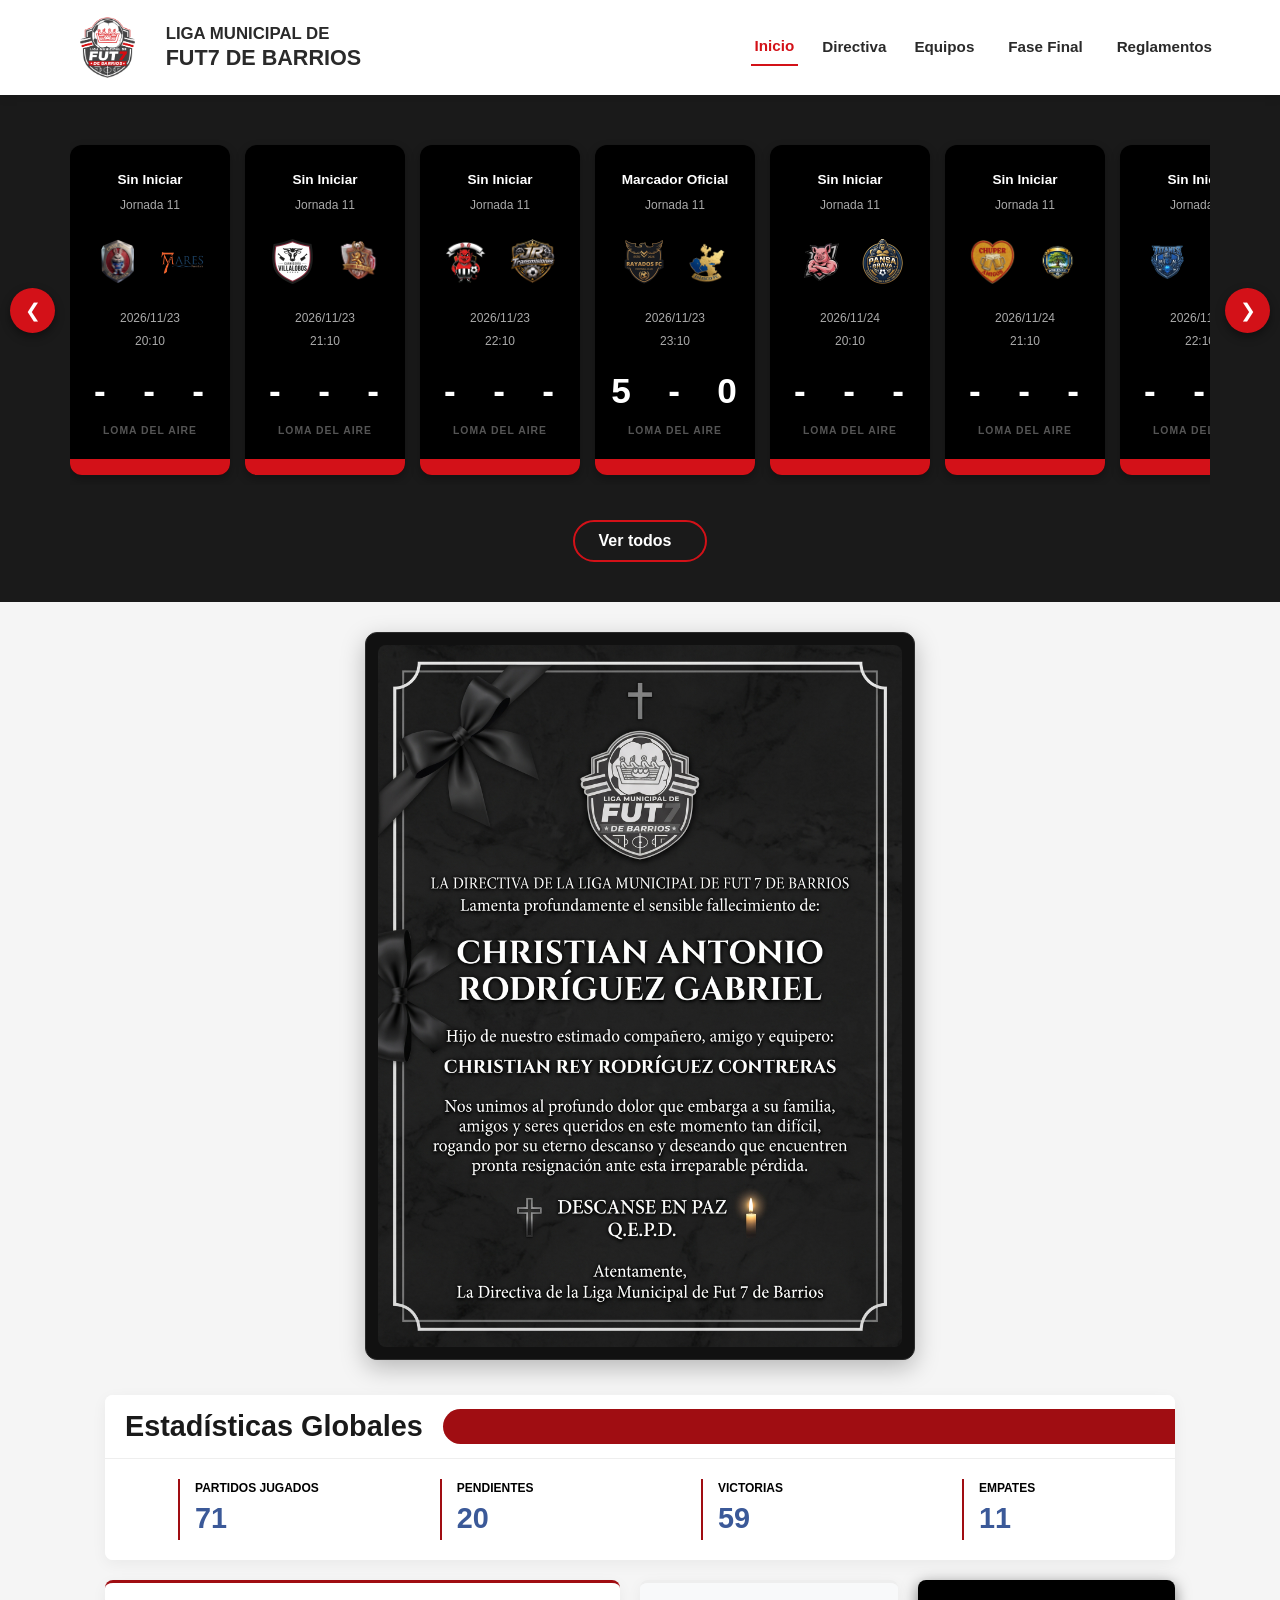
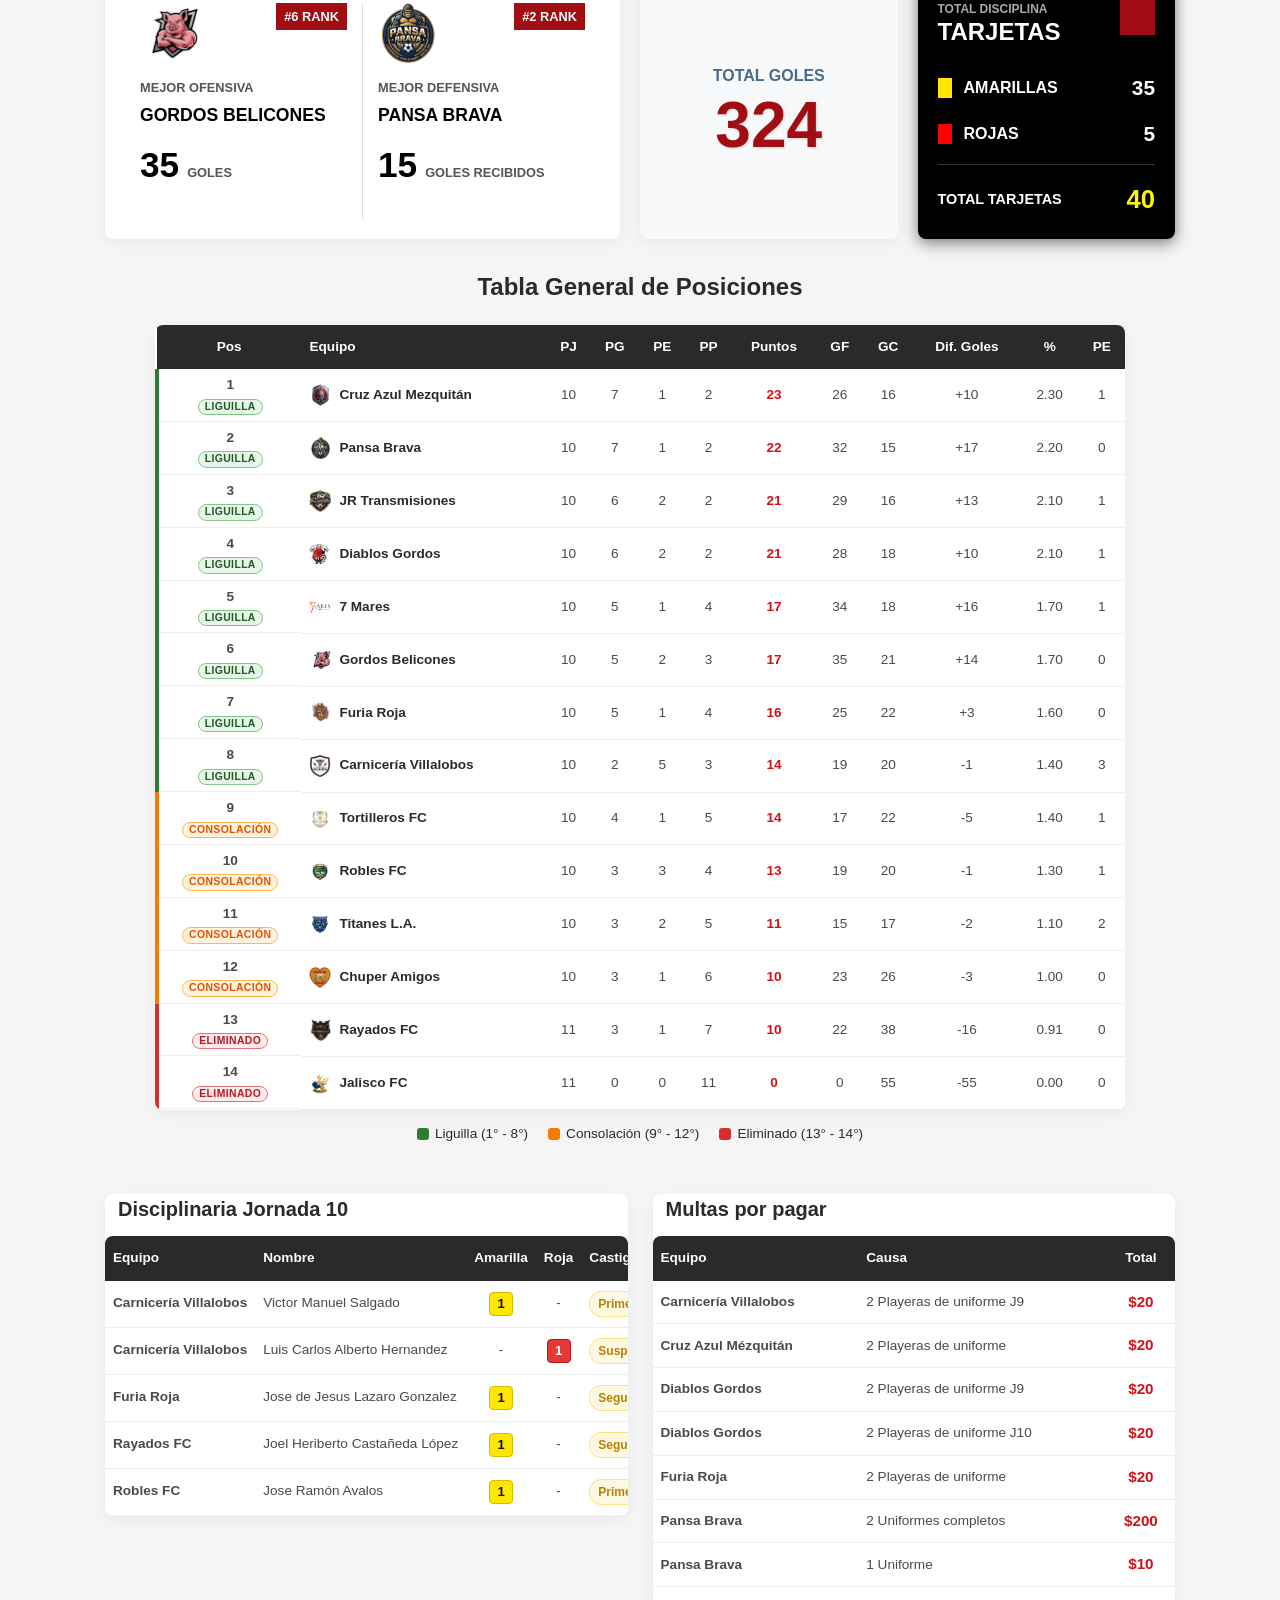
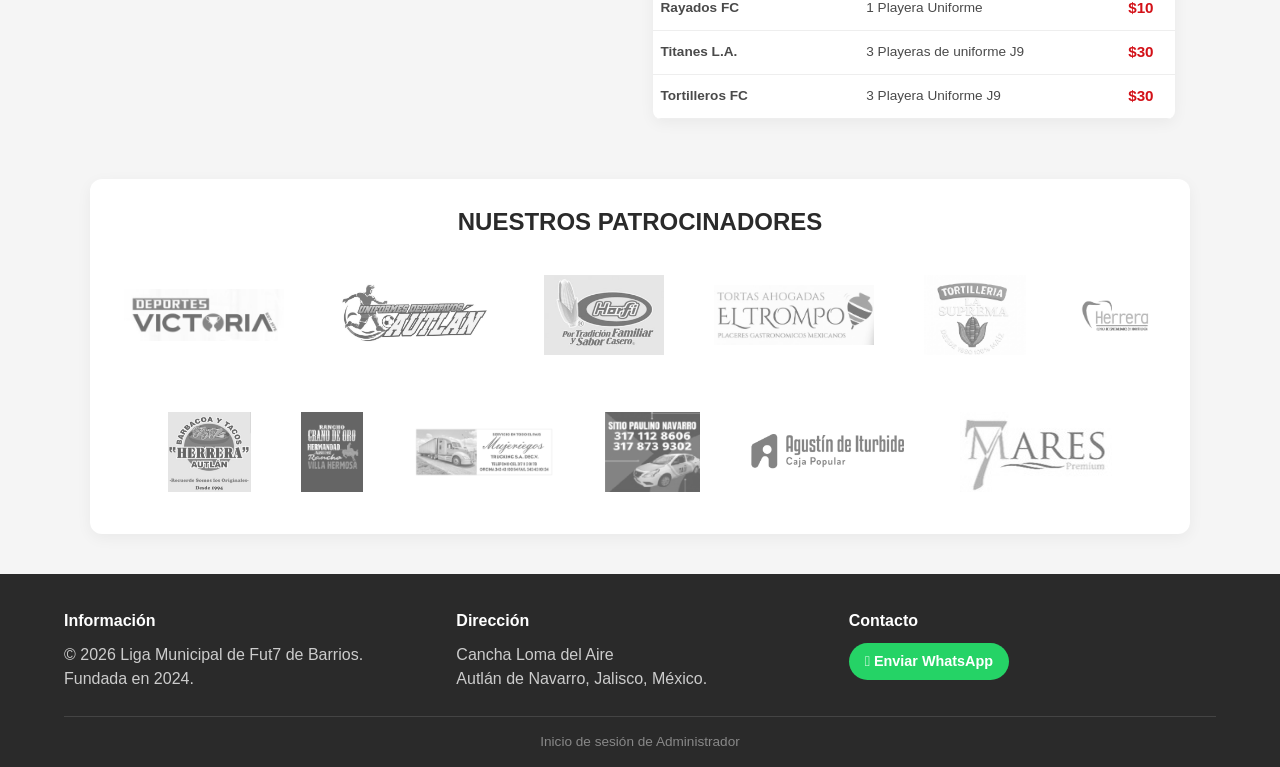
==== index.html @ c3faadb6 "marcador jalisco" ====
<!DOCTYPE html>
<html lang="es-MX">
<head>
    <meta charset="UTF-8">
    <meta name="viewport" content="width=device-width, initial-scale=1.0">
    <title>Liga Municipal de Fut7 de Barrios</title>
    <link rel="icon" type="image/png" href="logo_liga.png">
    <link rel="stylesheet" href="style.css">
    <link rel="stylesheet" href="https://cdnjs.cloudflare.com/ajax/libs/font-awesome/6.4.0/css/all.min.css">
</head>
<body>
    <header class="navbar">
        <div class="logo-container">
            <img src="logo liga de barrios.PNG" alt="Logo de la Liga Municipal de Fut7 de Barrios" class="logo-img">
            <h1 class="site-title">Liga Municipal de<br><span>Fut7 de Barrios</span></h1>
        </div>
        <nav class="nav-links" aria-label="Menú principal">
            <ul>
                <li><a href="index.html" class="active">Inicio</a></li>
                <li><a href="directiva.html">Directiva</a></li>
                <li class="dropdown">
                    <a href="#" id="btn-equipos">Equipos <i class=""></i></a>
                    <ul class="dropdown-menu" id="menu-equipos">
                        <li><a href="equipo.html?id=0">Furia Roja</a></li>
                        <li><a href="equipo.html?id=1">7 Mares</a></li>
                        <li><a href="equipo.html?id=2">Titanes L.A.</a></li>
                        <li><a href="equipo.html?id=3">Robles FC</a></li>
                        <li><a href="equipo.html?id=4">Cruz Azul Mezquitán</a></li>
                        <li><a href="equipo.html?id=5">Pansa Brava</a></li>
                        <li><a href="equipo.html?id=6">Diablos Gordos</a></li>
                        <li><a href="equipo.html?id=7">Rayados FC</a></li>
                        <li><a href="equipo.html?id=8">Tortilleros FC</a></li>
                        <li><a href="equipo.html?id=9">Carnicería Villalobos</a></li>
                        <li><a href="equipo.html?id=10">Gordos Belicones</a></li>
                        <li><a href="equipo.html?id=11">JR Transmisiones</a></li>
                        <li><a href="equipo.html?id=12">Chuper Amigos</a></li>
                        <li><a href="equipo.html?id=13">Jalisco FC</a></li>
                    </ul>
                </li>
                <li class="dropdown">
                    <a href="#" id="btn-fase-final">Fase Final <i class=""></i></a>
                    <ul class="dropdown-menu" id="menu-fase-final">
                        <li><a href="liguilla.html">Liguilla</a></li>
                        <li><a href="consolacion.html">Consolación</a></li>
                    </ul>
                </li>
                <li><a href="reglamentos.html">Reglamentos</a></li>
            </ul>
        </nav>
    </header>

    <main>
        <!-- CARRUSEL PRÓXIMOS PARTIDOS -->
        <section class="carousel-section-dark">
            <div class="carousel-container-wrapper">
                <button class="carousel-btn prev" id="btn-prev" aria-label="Anterior">&#10094;</button>
                
                <div class="matches-carousel-dark" id="matches-carousel">
                
                    <!-- Partido 1 j11 -->
                    <div class="match-card-dark">
                        <div class="match-card-content">
                            <span class="match-status">Sin Iniciar</span>
                            <span class="match-jornada">Jornada 11</span>
                            <div class="match-logos-dark">
                                <img src="assets/logos/Cruz_Azul_mezquitan.png" alt="Cruz Azul Mezquitan" onerror="this.style.display='none'">
                                <img src="assets/logos/7_Mares.png" alt="7 Mares" onerror="this.style.display='none'">
                            </div>
                            <div class="match-datetime-dark">
                                <span>2026/11/23</span>
                                <span>20:10</span>
                            </div>
                            <div class="match-score-dark">- &nbsp; - &nbsp; -</div>
                            <span class="match-league">LOMA DEL AIRE</span>
                        </div>
                        <div class="match-bottom-bar"></div>
                    </div>
                    
                    <!-- Partido 2 j11 -->
                    <div class="match-card-dark">
                        <div class="match-card-content">
                            <span class="match-status">Sin Iniciar</span>
                            <span class="match-jornada">Jornada 11</span>
                            <div class="match-logos-dark">
                                <img src="assets/logos/villalobos.png" alt="Carnicería Villalobos FC" onerror="this.style.display='none'">
                                <img src="assets/logos/Furia_Roja.png" alt="Furia Roja" onerror="this.style.display='none'">
                            </div>
                            <div class="match-datetime-dark">
                                <span>2026/11/23</span>
                                <span>21:10</span>
                            </div>
                            <div class="match-score-dark">- &nbsp; - &nbsp; -</div>
                            <span class="match-league">LOMA DEL AIRE</span>
                        </div>
                        <div class="match-bottom-bar"></div>
                    </div>

                    <!-- Partido 3 j11 -->
                    <div class="match-card-dark">
                        <div class="match-card-content">
                            <span class="match-status">Sin Iniciar</span>
                            <span class="match-jornada">Jornada 11</span>
                            <div class="match-logos-dark">
                                <img src="assets/logos/Diablos_Gordos.png" alt="Diablos Gordos" onerror="this.style.display='none'">
                                <img src="assets/logos/JR Transmisiones.png" alt="JR Transmisiones" onerror="this.style.display='none'">
                            </div>
                            <div class="match-datetime-dark">
                                <span>2026/11/23</span>
                                <span>22:10</span>
                            </div>
                            <div class="match-score-dark">- &nbsp; - &nbsp; -</div>
                            <span class="match-league">LOMA DEL AIRE</span>
                        </div>
                        <div class="match-bottom-bar"></div>
                    </div>

                    <!-- Partido 4 j11 -->
                    <div class="match-card-dark">
                        <div class="match-card-content">
                            <span class="match-status">Marcador Oficial</span>
                            <span class="match-jornada">Jornada 11</span>
                            <div class="match-logos-dark">
                                <img src="assets/logos/Rayados.png" alt="Rayados FC" onerror="this.style.display='none'">
                                <img src="assets/logos/jalisco_FC.png" alt="Jalisco FC" onerror="this.style.display='none'">
                            </div>
                            <div class="match-datetime-dark">
                                <span>2026/11/23</span>
                                <span>23:10</span>
                            </div>
                            <div class="match-score-dark">5 &nbsp; - &nbsp; 0</div>
                            <span class="match-league">LOMA DEL AIRE</span>
                        </div>
                        <div class="match-bottom-bar"></div>
                    </div>

                    <!-- Partido 5 j11 -->
                    <div class="match-card-dark">
                        <div class="match-card-content">
                            <span class="match-status">Sin Iniciar</span>
                            <span class="match-jornada">Jornada 11</span>
                            <div class="match-logos-dark">
                                <img src="assets/logos/belicones.png" alt="Gordos Belicones" onerror="this.style.display='none'">
                                <img src="assets/logos/Pansa_Brava.png" alt="Pansa Brava" onerror="this.style.display='none'">
                            </div>
                            <div class="match-datetime-dark">
                                <span>2026/11/24</span>
                                <span>20:10</span>
                            </div>
                            <div class="match-score-dark">- &nbsp; - &nbsp; -</div>
                            <span class="match-league">LOMA DEL AIRE</span>
                        </div>
                        <div class="match-bottom-bar"></div>
                    </div>

                    <!-- Partido 6 j11 -->
                    <div class="match-card-dark">
                        <div class="match-card-content">
                            <span class="match-status">Sin Iniciar</span>
                            <span class="match-jornada">Jornada 11</span>
                            <div class="match-logos-dark">
                                <img src="assets/logos/chuperamigos.png" alt="Chuoper Amigos" onerror="this.style.display='none'">
                                <img src="assets/logos/Robles.png" alt="Robles FC" onerror="this.style.display='none'">
                            </div>
                            <div class="match-datetime-dark">
                                <span>2026/11/24</span>
                                <span>21:10</span>
                            </div>
                            <div class="match-score-dark">- &nbsp; - &nbsp; -</div>
                            <span class="match-league">LOMA DEL AIRE</span>
                        </div>
                        <div class="match-bottom-bar"></div>
                    </div>

                    <!-- Partido 7 j11 -->
                    <div class="match-card-dark">
                        <div class="match-card-content">
                            <span class="match-status">Sin Iniciar</span>
                            <span class="match-jornada">Jornada 11</span>
                            <div class="match-logos-dark">
                                <img src="assets/logos/Titanes.png" alt="Titanes L.A." onerror="this.style.display='none'">
                                <img src="assets/logos/Tortilleros.png" alt="Tortilleros FC" onerror="this.style.display='none'">
                            </div>
                            <div class="match-datetime-dark">
                                <span>2026/11/24</span>
                                <span>22:10</span>
                            </div>
                            <div class="match-score-dark">- &nbsp; - &nbsp; -</div>
                            <span class="match-league">LOMA DEL AIRE</span>
                        </div>
                        <div class="match-bottom-bar"></div>
                    </div>

                    <!-- Partido 1 j12 -->
                    <div class="match-card-dark">
                        <div class="match-card-content">
                            <span class="match-status">Sin Iniciar</span>
                            <span class="match-jornada">Jornada 12</span>
                            <div class="match-logos-dark">
                                <img src="assets/logos/furia_roja.png" alt="Furia Roja" onerror="this.style.display='none'">
                                <img src="assets/logos/chuperamigos.png" alt="Chuoper Amigos" onerror="this.style.display='none'">
                            </div>
                            <div class="match-datetime-dark">
                                <span>2026/11/30</span>
                                <span>20:10</span>
                            </div>
                            <div class="match-score-dark">- &nbsp; - &nbsp; -</div>
                            <span class="match-league">LOMA DEL AIRE</span>
                        </div>
                        <div class="match-bottom-bar"></div>
                    </div>
                    
                    <!-- Partido 2 j12 -->
                    <div class="match-card-dark">
                        <div class="match-card-content">
                            <span class="match-status">Sin Iniciar</span>
                            <span class="match-jornada">Jornada 12</span>
                            <div class="match-logos-dark">
                                <img src="assets/logos/villalobos.png" alt="Carnicería Villalobos FC" onerror="this.style.display='none'">
                                <img src="assets/logos/7_Mares.png" alt="7 Mares" onerror="this.style.display='none'">
                            </div>
                            <div class="match-datetime-dark">
                                <span>2026/11/30</span>
                                <span>21:10</span>
                            </div>
                            <div class="match-score-dark">- &nbsp; - &nbsp; -</div>
                            <span class="match-league">LOMA DEL AIRE</span>
                        </div>
                        <div class="match-bottom-bar"></div>
                    </div>

                    <!-- Partido 3 j12 -->
                    <div class="match-card-dark">
                        <div class="match-card-content">
                            <span class="match-status">Sin Iniciar</span>
                            <span class="match-jornada">Jornada 12</span>
                            <div class="match-logos-dark">
                                <img src="assets/logos/Tortilleros.png" alt="Tortilleros FC" onerror="this.style.display='none'">
                                <img src="assets/logos/Pansa_Brava.png" alt="Pansa Brava" onerror="this.style.display='none'">
                            </div>
                            <div class="match-datetime-dark">
                                <span>2026/11/30</span>
                                <span>22:10</span>
                            </div>
                            <div class="match-score-dark">- &nbsp; - &nbsp; -</div>
                            <span class="match-league">LOMA DEL AIRE</span>
                        </div>
                        <div class="match-bottom-bar"></div>
                    </div>

                    <!-- Partido 4 j12 -->
                    <div class="match-card-dark">
                        <div class="match-card-content">
                            <span class="match-status">Sin Iniciar</span>
                            <span class="match-jornada">Jornada 12</span>
                            <div class="match-logos-dark">
                                <img src="assets/logos/jalisco_FC.png" alt="Jalisco FC" onerror="this.style.display='none'">
                                <img src="assets/logos/JR Transmisiones.png" alt="JR Transmisiones" onerror="this.style.display='none'">
                            </div>
                            <div class="match-datetime-dark">
                                <span>2026/11/30</span>
                                <span>23:10</span>
                            </div>
                            <div class="match-score-dark">- &nbsp; - &nbsp; -</div>
                            <span class="match-league">LOMA DEL AIRE</span>
                        </div>
                        <div class="match-bottom-bar"></div>
                    </div>

                    <!-- Partido 5 j12 -->
                    <div class="match-card-dark">
                        <div class="match-card-content">
                            <span class="match-status">Sin Iniciar</span>
                            <span class="match-jornada">Jornada 12</span>
                            <div class="match-logos-dark">
                                <img src="assets/logos/Diablos_Gordos.png" alt="Diablos Gordos" onerror="this.style.display='none'">
                                <img src="assets/logos/Cruz_Azul_mezquitan.png" alt="Cruz Azul Mezquitan" onerror="this.style.display='none'">
                            </div>
                            <div class="match-datetime-dark">
                                <span>2026/12/01</span>
                                <span>20:10</span>
                            </div>
                            <div class="match-score-dark">- &nbsp; - &nbsp; -</div>
                            <span class="match-league">LOMA DEL AIRE</span>
                        </div>
                        <div class="match-bottom-bar"></div>
                    </div>

                    <!-- Partido 6 j12 -->
                    <div class="match-card-dark">
                        <div class="match-card-content">
                            <span class="match-status">Sin Iniciar</span>
                            <span class="match-jornada">Jornada 12</span>
                            <div class="match-logos-dark">
                                <img src="assets/logos/Rayados.png" alt="Rayados FC" onerror="this.style.display='none'">
                                <img src="assets/logos/Titanes.png" alt="Titanes L.A." onerror="this.style.display='none'">
                            </div>
                            <div class="match-datetime-dark">
                                <span>2026/12/01</span>
                                <span>21:10</span>
                            </div>
                            <div class="match-score-dark">- &nbsp; - &nbsp; -</div>
                            <span class="match-league">LOMA DEL AIRE</span>
                        </div>
                        <div class="match-bottom-bar"></div>
                    </div>

                    <!-- Partido 7 j12 -->
                    <div class="match-card-dark">
                        <div class="match-card-content">
                            <span class="match-status">Sin Iniciar</span>
                            <span class="match-jornada">Jornada 12</span>
                            <div class="match-logos-dark">
                                <img src="assets/logos/Robles.png" alt="Robles FC" onerror="this.style.display='none'">
                                <img src="assets/logos/Belicones.png" alt="Gordos Belicones" onerror="this.style.display='none'">
                            </div>
                            <div class="match-datetime-dark">
                                <span>2026/12/01</span>
                                <span>22:10</span>
                            </div>
                            <div class="match-score-dark">- &nbsp; - &nbsp; -</div>
                            <span class="match-league">LOMA DEL AIRE</span>
                        </div>
                        <div class="match-bottom-bar"></div>
                    </div>

                    <!-- Partido 1 j13 -->
                    <div class="match-card-dark">
                        <div class="match-card-content">
                            <span class="match-status">Sin Iniciar</span>
                            <span class="match-jornada">Jornada 13</span>
                            <div class="match-logos-dark">
                                <img src="assets/logos/Tortilleros.png" alt="Tortilleros FC" onerror="this.style.display='none'">
                                <img src="assets/logos/Robles.png" alt="Robles FC" onerror="this.style.display='none'">
                            </div>
                            <div class="match-datetime-dark">
                                <span>2026/12/07</span>
                                <span>20:10</span>
                            </div>
                            <div class="match-score-dark">- &nbsp; - &nbsp; -</div>
                            <span class="match-league">LOMA DEL AIRE</span>
                        </div>
                        <div class="match-bottom-bar"></div>
                    </div>

                    <!-- Partido 2 j13 -->
                    <div class="match-card-dark">
                        <div class="match-card-content">
                            <span class="match-status">Sin Iniciar</span>
                            <span class="match-jornada">Jornada 13</span>
                            <div class="match-logos-dark">
                                <img src="assets/logos/chuperamigos.png" alt="Chuperamigos FC" onerror="this.style.display='none'">
                                <img src="assets/logos/7_Mares.png" alt="7 Mares" onerror="this.style.display='none'">
                            </div>
                            <div class="match-datetime-dark">
                                <span>2026/12/07</span>
                                <span>21:10</span>
                            </div>
                            <div class="match-score-dark">- &nbsp; - &nbsp; -</div>
                            <span class="match-league">LOMA DEL AIRE</span>
                        </div>
                        <div class="match-bottom-bar"></div>
                    </div>

                     <!-- Partido 3 j13 -->
                    <div class="match-card-dark">
                        <div class="match-card-content">
                            <span class="match-status">Sin Iniciar</span>
                            <span class="match-jornada">Jornada 13</span>
                            <div class="match-logos-dark">
                                <img src="assets/logos/belicones.png" alt="Gordos Belicones" onerror="this.style.display='none'">
                                <img src="assets/logos/Furia_Roja.png" alt="Furia Roja" onerror="this.style.display='none'">
                            </div>
                            <div class="match-datetime-dark">
                                <span>2026/12/07</span>
                                <span>22:10</span>
                            </div>
                            <div class="match-score-dark">- &nbsp; - &nbsp; -</div>
                            <span class="match-league">LOMA DEL AIRE</span>
                        </div>
                        <div class="match-bottom-bar"></div>
                    </div>

                    <!-- Partido 4 j13 -->
                    <div class="match-card-dark">
                        <div class="match-card-content">
                            <span class="match-status">Sin Iniciar</span>
                            <span class="match-jornada">Jornada 13</span>
                            <div class="match-logos-dark">
                                <img src="assets/logos/Diablos_Gordos.png" alt="Diablos Gordos" onerror="this.style.display='none'">
                                <img src="assets/logos/jalisco_FC.png" alt="Jalisco FC" onerror="this.style.display='none'">
                            </div>
                            <div class="match-datetime-dark">
                                <span>2026/12/07</span>
                                <span>23:10</span>
                            </div>
                            <div class="match-score-dark">- &nbsp; - &nbsp; -</div>
                            <span class="match-league">LOMA DEL AIRE</span>
                        </div>
                        <div class="match-bottom-bar"></div>
                    </div>

                    <!-- Partido 5 j13 -->
                    <div class="match-card-dark">
                        <div class="match-card-content">
                            <span class="match-status">Sin Iniciar</span>
                            <span class="match-jornada">Jornada 13</span>
                            <div class="match-logos-dark">
                                <img src="assets/logos/Titanes.png" alt="Titanes L.A." onerror="this.style.display='none'">
                                <img src="assets/logos/JR Transmisiones.png" alt="JR Transmisiones" onerror="this.style.display='none'">
                            </div>
                            <div class="match-datetime-dark">
                                <span>2026/12/08</span>
                                <span>20:10</span>
                            </div>
                            <div class="match-score-dark">- &nbsp; - &nbsp; -</div>
                            <span class="match-league">LOMA DEL AIRE</span>
                        </div>
                        <div class="match-bottom-bar"></div>
                    </div>

                    <!-- Partido 6 j13 -->
                    <div class="match-card-dark">
                        <div class="match-card-content">
                            <span class="match-status">Sin Iniciar</span>
                            <span class="match-jornada">Jornada 13</span>
                            <div class="match-logos-dark">
                                <img src="assets/logos/Cruz_Azul_mezquitan.png" alt="Cruz Azul Mezquitan" onerror="this.style.display='none'">
                                <img src="assets/logos/villalobos.png" alt="Carnicería Villalobos" onerror="this.style.display='none'">
                            </div>
                            <div class="match-datetime-dark">
                                <span>2026/12/08</span>
                                <span>20:10</span>
                            </div>
                            <div class="match-score-dark">- &nbsp; - &nbsp; -</div>
                            <span class="match-league">LOMA DEL AIRE</span>
                        </div>
                        <div class="match-bottom-bar"></div>
                    </div>

                    <!-- Partido 7 j13 -->
                    <div class="match-card-dark">
                        <div class="match-card-content">
                            <span class="match-status">Sin Iniciar</span>
                            <span class="match-jornada">Jornada 13</span>
                            <div class="match-logos-dark">
                                <img src="assets/logos/Pansa_Brava.png" alt="Pansa Brava" onerror="this.style.display='none'">
                                <img src="assets/logos/Rayados.png" alt="Rayados FC" onerror="this.style.display='none'">
                            </div>
                            <div class="match-datetime-dark">
                                <span>2026/12/08</span>
                                <span>20:10</span>
                            </div>
                            <div class="match-score-dark">- &nbsp; - &nbsp; -</div>
                            <span class="match-league">LOMA DEL AIRE</span>
                        </div>
                        <div class="match-bottom-bar"></div>
                    </div>

                </div>
                <button class="carousel-btn next" id="btn-next" aria-label="Siguiente">&#10095;</button>
            </div>
            
            <div class="ver-todos-container">
                <button class="btn-ver-todos" id="btn-ver-resultados-carrusel">Ver todos <i class=""></i></button>
            </div>
        </section>

        <!-- ============================================= -->
        <!-- SECCIÓN DE CONDOLENCIAS / ESQUELA             -->
        <!-- ============================================= -->
        <section class="esquela-section" aria-label="Aviso luctuoso">
            <div class="esquela-card">
                <img src="assets/esquela.png" 
                     alt="Esquela en memoria de Christian Antonio Rodríguez Gabriel" 
                     class="esquela-img">
            </div>
        </section>

        <!-- ============================================= -->
        <!-- NUEVO MÓDULO: ESTADÍSTICAS GLOBALES DE LIGA   -->
        <!-- ============================================= -->
        <section class="league-data-section">
            
            <!-- Fila Superior: Datos Premier -->
            <div class="datos-premier-container">
                <div class="dp-header">
                    <h2>Estadísticas Globales</h2>
                    <div class="dp-header-bar"></div>
                </div>
                <div class="dp-stats">
                    <div class="dp-stat-item">
                        <span class="dp-label">PARTIDOS JUGADOS</span>
                        <span class="dp-value" id="stat-pj">0</span>
                    </div>
                    <div class="dp-stat-item">
                        <span class="dp-label">PENDIENTES</span>
                        <span class="dp-value" id="stat-pendientes">0</span>
                    </div>
                    <div class="dp-stat-item">
                        <span class="dp-label">VICTORIAS</span>
                        <span class="dp-value" id="stat-victorias">0</span>
                    </div>
                    <div class="dp-stat-item">
                        <span class="dp-label">EMPATES</span>
                        <span class="dp-value" id="stat-empates">0</span>
                    </div>
                </div>
            </div>

            <div class="stats-grid-3">
                <!-- Mejor Ofensiva / Defensiva -->
                <div class="best-teams-card">
                    <div class="best-team-col border-right">
                        <div class="best-header">
                            <img src="" id="mo-logo" alt="Mejor Ofensiva" class="best-logo">
                            <!-- NUEVO: id="mo-rank" añadido -->
                            <span class="rank-badge" id="mo-rank">#1 RANK</span>
                        </div>
                        <div class="best-info">
                            <span class="best-title">MEJOR OFENSIVA</span>
                            <span class="best-name" id="mo-nombre">-</span>
                            <div class="best-score"><span class="score-val" id="mo-goles">0</span> <span class="score-label">GOLES</span></div>
                        </div>
                    </div>
                    <div class="best-team-col">
                        <div class="best-header">
                            <img src="" id="md-logo" alt="Mejor Defensiva" class="best-logo">
                            <!-- NUEVO: id="md-rank" añadido -->
                            <span class="rank-badge" id="md-rank">#1 RANK</span>
                        </div>
                        <div class="best-info">
                            <span class="best-title">MEJOR DEFENSIVA</span>
                            <span class="best-name" id="md-nombre">-</span>
                            <div class="best-score"><span class="score-val" id="md-goles">0</span> <span class="score-label">GOLES RECIBIDOS</span></div>
                        </div>
                    </div>
                </div>

                <!-- Total Goles -->
                <div class="total-goles-card">
                    <span class="tg-label">TOTAL GOLES</span>
                    <span class="tg-value" id="stat-total-goles">0</span>
                </div>

                <!-- Disciplina Tarjetas -->
                <div class="disciplina-card">
                    <div class="disc-header">
                        <div class="disc-title">
                            <span class="dt-sub">TOTAL DISCIPLINA</span>
                            <span class="dt-main">TARJETAS</span>
                        </div>
                        <div class="disc-icon"></div>
                    </div>
                    <div class="disc-row">
                        <div class="card-indicator yellow"></div>
                        <span class="disc-label">AMARILLAS</span>
                        <span class="disc-val" id="stat-amarillas">0</span>
                    </div>
                    <div class="disc-row">
                        <div class="card-indicator red"></div>
                        <span class="disc-label">ROJAS</span>
                        <span class="disc-val" id="stat-rojas">0</span>
                    </div>
                    <div class="disc-footer">
                        <span>TOTAL TARJETAS</span>
                        <span class="disc-total" id="stat-total-tarjetas">0</span>
                    </div>
                </div>
            </div>

        </section>
        <!-- ============================================= -->

        <!-- TABLA GENERAL -->
        <section class="standings-container">
            <h2 class="section-title">Tabla General de Posiciones</h2>
            <div class="table-wrapper">
                <table class="standings-table">
                    <thead>
                        <tr>
                            <th>Pos</th>
                            <th class="team-col">Equipo</th>
                            <th>PJ</th>
                            <th>PG</th>
                            <th>PE</th>
                            <th>PP</th>
                            <th>Puntos</th>
                            <th>GF</th>
                            <th>GC</th>
                            <th>Dif. Goles</th>
                            <th>%</th>
                            <th>PE</th>
                        </tr>
                    </thead>
                    <tbody id="tabla-cuerpo">
                        <!-- Generado por app.js -->
                    </tbody>
                </table>
            </div>
            <!-- LEYENDA DE POSICIONES -->
            <div class="tabla-leyenda">
                <div class="leyenda-item">
                    <span class="cuadro-color color-liguilla"></span> Liguilla (1° - 8°)
                </div>
                <div class="leyenda-item">
                    <span class="cuadro-color color-consolacion"></span> Consolación (9° - 12°)
                </div>
                <div class="leyenda-item">
                    <span class="cuadro-color color-eliminado"></span> Eliminado (13° - 14°)
                </div>
            </div>
        </section>

        <!-- SECCIÓN TABLAS DISCIPLINARIA Y MULTAS -->
        <section class="tablas-secundarias-container">
            <div class="tablas-secundarias-grid">
                <!-- TABLA DISCIPLINARIA -->
                <div class="card-tabla-secundaria">
                    <h2 class="section-title-tabla"><i class=""></i> Disciplinaria Jornada 10</h2>
                    <div class="table-wrapper">
                        <table class="standings-table custom-info-table">
                            <thead>
                                <tr>
                                    <th class="text-left">Equipo</th>
                                    <th class="text-left">Nombre</th>
                                    <th>Amarilla</th>
                                    <th>Roja</th>
                                    <th class="text-left">Castigo</th>
                                </tr>
                            </thead>
                            <tbody>
                                <tr>
                                    <td class="font-bold text-left">Carnicería Villalobos</td>
                                    <td class="text-left">Victor Manuel Salgado</td>
                                    <td><span class="badge-card badge-amarilla">1</span></td>
                                    <td>-</td>
                                    <td class="text-left"><span class="badge-castigo-alerta">Primer Amarilla</span></td>
                                </tr><tr>
                                    <td class="font-bold text-left">Carnicería Villalobos</td>
                                    <td class="text-left">Luis Carlos Alberto Hernandez</td>
                                    <td>-</td>
                                    <td><span class="badge-card badge-roja">1</span></td>
                                    <td class="text-left"><span class="badge-castigo-alerta">Suspendido J11</span></td>
                                </tr>
                                <tr>
                                    <td class="font-bold text-left">Furia Roja</td>
                                    <td class="text-left">Jose de Jesus Lazaro Gonzalez</td>
                                    <td><span class="badge-card badge-amarilla">1</span></td>
                                    <td>-</td>
                                    <td class="text-left"><span class="badge-castigo-alerta">Segunda Amarilla</span></td>
                                </tr>
                                <tr>
                                    <td class="font-bold text-left">Rayados FC</td>
                                    <td class="text-left">Joel Heriberto Castañeda López</td>
                                    <td><span class="badge-card badge-amarilla">1</span></td>
                                    <td>-</td>
                                    <td class="text-left"><span class="badge-castigo-alerta">Segunda Amarilla</span></td>
                                </tr>
                                <tr>
                                    <td class="font-bold text-left">Robles FC</td>
                                    <td class="text-left">Jose Ramón Avalos</td>
                                    <td><span class="badge-card badge-amarilla">1</span></td>
                                    <td>-</td>
                                    <td class="text-left"><span class="badge-castigo-alerta">Primer Amarilla</span></td>
                                </tr>
                            </tbody>
                        </table>
                    </div>
                </div>

                <!-- TABLA MULTAS POR PAGAR -->
                <div class="card-tabla-secundaria">
                    <h2 class="section-title-tabla"><i class=""></i> Multas por pagar</h2>
                    <div class="table-wrapper">
                        <table class="standings-table custom-info-table">
                            <thead>
                                <tr>
                                    <th class="text-left">Equipo</th>
                                    <th class="text-left">Causa</th>
                                    <th>Total</th>
                                </tr>
                            </thead>
                            <tbody>
                                 <tr>
                                    <td class="font-bold text-left">Carnicería Villalobos</td>
                                    <td class="text-left">2 Playeras de uniforme J9</td>
                                    <td class="font-bold multa-total">$20</td>
                                </tr>
                                <tr>
                                    <td class="font-bold text-left">Cruz Azul Mézquitán</td>
                                    <td class="text-left">2 Playeras de uniforme</td>
                                    <td class="font-bold multa-total">$20</td>
                                </tr>
                                <tr>
                                    <td class="font-bold text-left">Diablos Gordos</td>
                                    <td class="text-left">2 Playeras de uniforme J9</td>
                                    <td class="font-bold multa-total">$20</td>
                                </tr>
                                <tr>
                                    <td class="font-bold text-left">Diablos Gordos</td>
                                    <td class="text-left">2 Playeras de uniforme J10</td>
                                    <td class="font-bold multa-total">$20</td>
                                </tr>
                                <tr>
                                    <td class="font-bold text-left">Furia Roja</td>
                                    <td class="text-left">2 Playeras de uniforme</td>
                                    <td class="font-bold multa-total">$20</td>
                                </tr>
                                <tr>
                                    <td class="font-bold text-left">Pansa Brava</td>
                                    <td class="text-left">2 Uniformes completos</td>
                                    <td class="font-bold multa-total">$200</td>
                                </tr>
                                <tr>
                                    <td class="font-bold text-left">Pansa Brava</td>
                                    <td class="text-left">1 Uniforme </td>
                                    <td class="font-bold multa-total">$10</td>
                                </tr>
                                <tr>
                                    <td class="font-bold text-left">Rayados FC</td>
                                    <td class="text-left">1 Playera Uniforme</td>
                                    <td class="font-bold multa-total">$10</td>
                                </tr>
                                <tr>
                                    <td class="font-bold text-left">Titanes L.A.</td>
                                    <td class="text-left">3 Playeras de uniforme J9</td>
                                    <td class="font-bold multa-total">$30</td>
                                </tr>
                                <tr>
                                    <td class="font-bold text-left">Tortilleros FC</td>
                                    <td class="text-left">3 Playera Uniforme J9</td>
                                    <td class="font-bold multa-total">$30</td>
                                </tr>
                            </tbody>
                        </table>
                    </div>
                </div>
            </div>
        </section>

        <!-- SECCIÓN DE PATROCINADORES -->
        <section class="sponsors-section">
            <h2 class="sponsors-title">Nuestros Patrocinadores</h2>
            <div class="sponsors-grid">
                <div class="sponsor-card">
                    <img src="assets/patrocinadores/deportesvictoria.png" alt="Deportes Victoria" title="Deportes Victoria" onerror="this.src='https://via.placeholder.com/200x100?text=Cultura+Fit'">
                </div>
                <div class="sponsor-card">
                    <img src="assets/patrocinadores/uda.jpg" alt="Uniformes Deportivos Autlán" title="Uniformes Deportivos Autlán" onerror="this.src='https://via.placeholder.com/200x100?text=Uniformes+Autl%C3%A1n'">
                </div>
                <div class="sponsor-card">
                    <img src="assets/patrocinadores/horfi.png" alt="Horfi" title="Horfi" onerror="this.src='https://via.placeholder.com/200x100?text=Tu+Marca+Aquí'">
                </div>
                <div class="sponsor-card">
                    <img src="assets/patrocinadores/el trompo.png" alt="El trompo" title="Tortas Ahogadas el Trompo" onerror="this.src='https://via.placeholder.com/200x100?text=Tu+Marca+Aquí'">
                </div>
                <div class="sponsor-card">
                    <img src="assets/patrocinadores/la suprema.jpg" alt="La Suprema" title="Tortilleria La Suprema" onerror="this.src='https://via.placeholder.com/200x100?text=Tu+Marca+Aquí'">
                </div>
                <div class="sponsor-card">
                    <img src="assets/patrocinadores/Herrera.png" alt="Clinica Dental Herrera" title="Clinica Dental Herrera" onerror="this.src='https://via.placeholder.com/200x100?text=Tu+Marca+Aquí'">
                </div>
                <div class="sponsor-card">
                    <img src="assets/patrocinadores/Barbacoa Herrera.jpeg" alt="Tacos Herrera" title="Tacos Herrera" onerror="this.src='https://via.placeholder.com/200x100?text=Tu+Marca+Aquí'">
                </div>
                <div class="sponsor-card">
                    <img src="assets/patrocinadores/grano de oro.jpeg" alt="Grano de Oro" title="Grano de Oro" onerror="this.src='https://via.placeholder.com/200x100?text=Tu+Marca+Aquí'">
                </div>
                 <div class="sponsor-card">
                    <img src="assets/patrocinadores/mujeriegos.jpeg" alt="Mujeriegos Trucking" title="Mujeriegos Trucking" onerror="this.src='https://via.placeholder.com/200x100?text=Tu+Marca+Aquí'">
                </div>
                <div class="sponsor-card">
                    <img src="assets/patrocinadores/sitios paulino navarrro.png" alt="Taxis Paulino Navarro" title="Taxis Paulino Navarro" onerror="this.src='https://via.placeholder.com/200x100?text=Tu+Marca+Aquí'">
                </div>
                <div class="sponsor-card">
                    <img src="assets/patrocinadores/cp iturbide.png" alt="Caja Popular Iturbide" title="Caja Popular Iturbide" onerror="this.src='https://via.placeholder.com/200x100?text=Tu+Marca+Aquí'">
                </div>
                <div class="sponsor-card">
                    <img src="assets/patrocinadores/7_Mares.jpg" alt="7 Mares" title="7 Mares" onerror="this.src='https://via.placeholder.com/200x100?text=Tu+Marca+Aquí'">
                </div>
            </div>
        </section>

    </main>

    <!-- VENTANA EMERGENTE (MODAL) PARA RESULTADOS -->
    <div id="modal-resultados" class="modal-resultados-overlay" aria-hidden="true">
        <div class="modal-resultados-card modal-resultados-wide" role="dialog" aria-modal="true">
            <div class="modal-resultados-header">
                <h3><i></i> Resultados Oficiales</h3>
                <button type="button" class="modal-btn-cerrar" id="btn-close-resultados" title="Cerrar ventana">&times;</button>
            </div>
            <div class="modal-resultados-body">
                
                <!-- PESTAÑAS (TABS) DE JORNADAS -->
                <div class="tabs-jornadas-container">
                    <button class="tab-jornada" data-target="res-j1" data-name="Jornada 1">Jornada 1</button>
                    <button class="tab-jornada" data-target="res-j2" data-name="Jornada 2">Jornada 2</button>
                    <button class="tab-jornada" data-target="res-j3" data-name="Jornada 3">Jornada 3</button>
                    <button class="tab-jornada" data-target="res-j4" data-name="Jornada 4">Jornada 4</button>
                    <button class="tab-jornada" data-target="res-j5" data-name="Jornada 5">Jornada 5</button>
                    <button class="tab-jornada" data-target="res-j6" data-name="Jornada 6">Jornada 6</button>
                    <button class="tab-jornada" data-target="res-j7" data-name="Jornada 7">Jornada 7</button>
                    <button class="tab-jornada" data-target="res-j8" data-name="Jornada 8">Jornada 8</button>
                    <button class="tab-jornada" data-target="res-j9" data-name="Jornada 9">Jornada 9</button>
                    <button class="tab-jornada active" data-target="res-j10" data-name="Jornada 10">Jornada 10</button>
                    <button class="tab-jornada" data-target="res-j11" data-name="Jornada 11">Jornada 11</button>
                    <button class="tab-jornada" data-target="res-j12" data-name="Jornada 12">Jornada 12</button>
                    <button class="tab-jornada" data-target="res-j13" data-name="Jornada 13">Jornada 13</button>
                </div>

                <!-- TÍTULO DE JORNADA ACTIVA -->
                <h4 class="titulo-jornada-activa" id="titulo-jornada">Resultado de la Jornada 11</h4>

                <!-- CONTENEDOR DEL CARRUSEL DE RESULTADOS -->
                <div class="carrusel-resultados-wrapper">
                    <button class="carousel-btn prev" id="btn-prev-res" aria-label="Anterior">&#10094;</button>
                    
                    <div class="carrusel-resultados-viewport" id="viewport-resultados">
                        
                        <!-- ================= JORNADA 1 ================= -->
                        <div class="jornada-slide" id="res-j1">
                            <!-- Partido 1 -->
                            <div class="match-card-result">
                                <div class="match-card-content">
                                    <span class="match-status">Marcador Oficial</span>
                                    <span class="match-jornada">Jornada 1</span>
                                    <div class="match-logos-dark">
                                        <img src="assets/logos/chuperamigos.png" alt="Chuper Amigos" onerror="this.style.display='none'">
                                        <img src="assets/logos/villalobos.png" alt="Carnicería Villalobos" onerror="this.style.display='none'">
                                    </div>
                                    <div class="match-datetime-dark">
                                        <span>07/09/2026</span>
                                        <span>20:10</span>
                                    </div>
                                    <div class="match-score-dark">1 - 2</div>
                                    <div class="match-penalties-dark"><small></small></div>
                                    <span class="match-league">FUT7 DE BARRIOS</span>
                                </div>
                                <div class="match-bottom-bar"></div>
                            </div>
                            <!-- Partido 2 -->
                            <div class="match-card-result">
                                <div class="match-card-content">
                                    <span class="match-status">Marcador Oficial</span>
                                    <span class="match-jornada">Jornada 1</span>
                                    <div class="match-logos-dark">
                                        <img src="assets/logos/Titanes.png" alt="Titanes L.A." onerror="this.style.display='none'">
                                        <img src="assets/logos/Diablos_Gordos.png" alt="Diablos Gordos" onerror="this.style.display='none'">
                                    </div>
                                    <div class="match-datetime-dark">
                                        <span>07/09/2026</span>
                                        <span>21:10</span>
                                    </div>
                                    <div class="match-score-dark">1 - 1</div> 
                                    <div class="match-penalties-dark"><small>(Penales: 10 - 9)</small></div>
                                    <span class="match-league">FUT7 DE BARRIOS</span>
                                </div>
                                <div class="match-bottom-bar"></div>
                            </div>
                            <!-- Partido 3 -->
                            <div class="match-card-result">
                                <div class="match-card-content">
                                    <span class="match-status">Marcador Oficial</span>
                                    <span class="match-jornada">Jornada 1</span>
                                    <div class="match-logos-dark">
                                        <img src="assets/logos/belicones.png" alt="Gordos Belicones" onerror="this.style.display='none'">
                                        <img src="assets/logos/7_Mares.png" alt="7 Mares" onerror="this.style.display='none'">
                                    </div>
                                    <div class="match-datetime-dark">
                                        <span>07/09/2026</span>
                                        <span>22:10</span>
                                    </div>
                                    <div class="match-score-dark">3 - 2</div>
                                    <div class="match-penalties-dark"><small></small></div>
                                    <span class="match-league">FUT7 DE BARRIOS</span>
                                </div>
                                <div class="match-bottom-bar"></div>
                            </div>
                            <!-- Partido 4 -->
                            <div class="match-card-result">
                                <div class="match-card-content">
                                    <span class="match-status">Marcador Oficial</span>
                                    <span class="match-jornada">Jornada 1</span>
                                    <div class="match-logos-dark">
                                        <img src="assets/logos/Pansa_Brava.png" alt="Pansa Brava" onerror="this.style.display='none'">
                                        <img src="assets/logos/JR Transmisiones.png" alt="JR Transmisiones" onerror="this.style.display='none'">
                                    </div>
                                    <div class="match-datetime-dark">
                                        <span>08/09/2026</span>
                                        <span>20:10</span>
                                    </div>
                                    <div class="match-score-dark">2 - 3</div>
                                    <div class="match-penalties-dark"><small></small></div>
                                    <span class="match-league">FUT7 DE BARRIOS</span>
                                </div>
                                <div class="match-bottom-bar"></div>
                            </div>
                            <!-- Partido 5 -->
                            <div class="match-card-result">
                                <div class="match-card-content">
                                    <span class="match-status">Marcador Oficial</span>
                                    <span class="match-jornada">Jornada 1</span>
                                    <div class="match-logos-dark">
                                        <img src="assets/logos/Tortilleros.png" alt="Tortilleros FC" onerror="this.style.display='none'">
                                        <img src="assets/logos/Furia_Roja.png" alt="Furia Roja" onerror="this.style.display='none'">
                                    </div>
                                    <div class="match-datetime-dark">
                                        <span>08/09/2026</span>
                                        <span>21:10</span>
                                    </div>
                                    <div class="match-score-dark">2 - 2</div>
                                    <div class="match-penalties-dark"><small>(Penales: 3 - 1)</small></div>
                                    <span class="match-league">FUT7 DE BARRIOS</span>
                                </div>
                                <div class="match-bottom-bar"></div>
                            </div>
                            <!-- Partido 6 -->
                            <div class="match-card-result">
                                <div class="match-card-content">
                                    <span class="match-status">Marcador Oficial</span>
                                    <span class="match-jornada">Jornada 1</span>
                                    <div class="match-logos-dark">
                                        <img src="assets/logos/Robles.png" alt="Robles FC" onerror="this.style.display='none'">
                                        <img src="assets/logos/Rayados.png" alt="Rayados FC" onerror="this.style.display='none'">
                                    </div>
                                    <div class="match-datetime-dark">
                                        <span>07/09/2026</span>
                                        <span>20:10</span>
                                    </div>
                                    <div class="match-score-dark">4 - 2</div>
                                    <div class="match-penalties-dark"><small></small></div>
                                    <span class="match-league">FUT7 DE BARRIOS</span>
                                </div>
                                <div class="match-bottom-bar"></div>
                            </div>
                            <!-- Partido 7 -->
                            <div class="match-card-result">
                                <div class="match-card-content">
                                    <span class="match-status">Marcador Oficial</span>
                                    <span class="match-jornada">Jornada 1</span>
                                    <div class="match-logos-dark">
                                        <img src="assets/logos/Cruz_Azul_mezquitan.png" alt="Cruz Azul Mezquitan" onerror="this.style.display='none'">
                                        <img src="assets/logos/jalisco_FC.png" alt="Jalisco FC" onerror="this.style.display='none'">
                                    </div>
                                    <div class="match-datetime-dark">
                                        <span>23/09/2026</span>
                                        <span>19:40</span>
                                    </div>
                                    <div class="match-score-dark">5 - 0</div>
                                    <div class="match-penalties-dark"><small></small></div>
                                    <span class="match-league">FUT7 DE BARRIOS</span>
                                </div>
                                <div class="match-bottom-bar"></div>
                            </div>
                        </div>

                        <!-- ================= JORNADA 2 ================= -->
                        <div class="jornada-slide" id="res-j2">
                            <!-- Partido 1 -->
                            <div class="match-card-result">
                                <div class="match-card-content">
                                    <span class="match-status">Marcador Oficial</span>
                                    <span class="match-jornada">Jornada 2</span>
                                    <div class="match-logos-dark">
                                        <img src="assets/logos/chuperamigos.png" alt="Chuper Amigos" onerror="this.style.display='none'">
                                        <img src="assets/logos/Cruz_Azul_mezquitan.png" alt="Cruz Azul" onerror="this.style.display='none'">
                                    </div>
                                    <div class="match-datetime-dark">
                                        <span>14/09/2026</span>
                                        <span>20:10</span>
                                    </div>
                                    <div class="match-score-dark">3 - 4</div>
                                    <div class="match-penalties-dark"><small></small></div>
                                    <span class="match-league">FUT7 DE BARRIOS</span>
                                </div>
                                <div class="match-bottom-bar"></div>
                            </div>

                            <!-- Partido 2 -->
                            <div class="match-card-result">
                                <div class="match-card-content">
                                    <span class="match-status">Marcador Oficial</span>
                                    <span class="match-jornada">Jornada 2</span>
                                    <div class="match-logos-dark">
                                        <img src="assets/logos/jalisco_FC.png" alt="Jalisco FC" onerror="this.style.display='none'">
                                        <img src="assets/logos/Titanes.png" alt="Titanes L.A." onerror="this.style.display='none'">
                                    </div>
                                    <div class="match-datetime-dark">
                                        <span>14/09/2026</span>
                                        <span>21:10</span>
                                    </div>
                                    <div class="match-score-dark">0 - 5</div>
                                    <div class="match-penalties-dark"><small></small></div>
                                    <span class="match-league">FUT7 DE BARRIOS</span>
                                </div>
                                <div class="match-bottom-bar"></div>
                            </div>
                            <!-- Partido 3 -->
                            <div class="match-card-result">
                                <div class="match-card-content">
                                    <span class="match-status">Marcador Oficial</span>
                                    <span class="match-jornada">Jornada 2</span>
                                    <div class="match-logos-dark">
                                        <img src="assets/logos/villalobos.png" alt="Carnicería Villalobos" onerror="this.style.display='none'">
                                        <img src="assets/logos/belicones.png" alt="Gordos Belicones" onerror="this.style.display='none'">
                                    </div>
                                    <div class="match-datetime-dark">
                                        <span>14/09/2026</span>
                                        <span>22:10</span>
                                    </div>
                                    <div class="match-score-dark">3 - 3</div>
                                    <div class="match-penalties-dark"><small>(Penales: 3 - 2)</small></div>
                                    <span class="match-league">FUT7 DE BARRIOS</span>
                                </div>
                                <div class="match-bottom-bar"></div>
                            </div>
                            <!-- Partido 4 -->
                            <div class="match-card-result">
                                <div class="match-card-content">
                                    <span class="match-status">Marcador Oficial</span>
                                    <span class="match-jornada">Jornada 2</span>
                                    <div class="match-logos-dark">
                                        <img src="assets/logos/Diablos_Gordos.png" alt="Diablos Gordos" onerror="this.style.display='none'">
                                        <img src="assets/logos/Pansa_Brava.png" alt="Pansa Brava" onerror="this.style.display='none'">
                                    </div>
                                    <div class="match-datetime-dark">
                                        <span>28/09/2026</span>
                                        <span>20:10</span>
                                    </div>
                                    <div class="match-score-dark">1 - 5</div>
                                    <div class="match-penalties-dark"><small></small></div>
                                    <span class="match-league">FUT7 DE BARRIOS</span>
                                </div>
                                <div class="match-bottom-bar"></div>
                            </div>
                            <!-- Partido 5 -->
                            <div class="match-card-result">
                                <div class="match-card-content">
                                    <span class="match-status">Marcador Oficial</span>
                                    <span class="match-jornada">Jornada 2</span>
                                    <div class="match-logos-dark">
                                        <img src="assets/logos/7_Mares.png" alt="7 Mares" onerror="this.style.display='none'">
                                        <img src="assets/logos/Tortilleros.png" alt="Tortilleros FC" onerror="this.style.display='none'">
                                    </div>
                                    <div class="match-datetime-dark">
                                        <span>28/09/2026</span>
                                        <span>21:10</span>
                                    </div>
                                    <div class="match-score-dark">3 - 4</div>
                                    <div class="match-penalties-dark"><small></small></div>
                                    <span class="match-league">FUT7 DE BARRIOS</span>
                                </div>
                                <div class="match-bottom-bar"></div>
                            </div>
                            <!-- Partido 6 -->
                            <div class="match-card-result">
                                <div class="match-card-content">
                                    <span class="match-status">Marcador Oficial</span>
                                    <span class="match-jornada">Jornada 2</span>
                                    <div class="match-logos-dark">
                                        <img src="assets/logos/JR Transmisiones.png" alt="JR Transmisiones" onerror="this.style.display='none'">
                                        <img src="assets/logos/Robles.png" alt="Robles FC" onerror="this.style.display='none'">
                                    </div>
                                    <div class="match-datetime-dark">
                                        <span>28/09/2026</span>
                                        <span>22:10</span>
                                    </div>
                                    <div class="match-score-dark">0 - 0</div>
                                    <div class="match-penalties-dark"><small></small></div>
                                    <span class="match-league">FUT7 DE BARRIOS</span>
                                </div>
                                <div class="match-bottom-bar"></div>
                            </div>
                            <!-- Partido 7 -->
                            <div class="match-card-result">
                                <div class="match-card-content">
                                    <span class="match-status">Marcador Oficial</span>
                                    <span class="match-jornada">Jornada 2</span>
                                    <div class="match-logos-dark">
                                        <img src="assets/logos/Furia_Roja.png" alt="Furia Roja" onerror="this.style.display='none'">
                                        <img src="assets/logos/Rayados.png" alt="Rayados FC" onerror="this.style.display='none'">
                                    </div>
                                    <div class="match-datetime-dark">
                                        <span>28/09/2026</span>
                                        <span>19:40</span>
                                    </div>
                                    <div class="match-score-dark">8 - 2</div>
                                    <div class="match-penalties-dark"><small></small></div>
                                    <span class="match-league">FUT7 DE BARRIOS</span>
                                </div>
                                <div class="match-bottom-bar"></div>
                            </div>
                        </div>
                        <!-- ================= JORNADA 3 ================= -->
                        <div class="jornada-slide" id="res-j3">
                            <!-- Partido 1 -->
                            <div class="match-card-result">
                                <div class="match-card-content">
                                    <span class="match-status">Marcador Oficial</span>
                                    <span class="match-jornada">Jornada 3</span>
                                    <div class="match-logos-dark">
                                        <img src="assets/logos/Cruz_Azul_mezquitan.png" alt="Cruz Azul Mezquitán" onerror="this.style.display='none'">
                                        <img src="assets/logos/Titanes.png" alt="Titanes L.A." onerror="this.style.display='none'">
                                    </div>
                                    <div class="match-datetime-dark">
                                        <span>21/09/2026</span>
                                        <span>20:10</span>
                                    </div>
                                    <div class="match-score-dark">1 - 0</div>
                                    <div class="match-penalties-dark"><small></small></div>
                                    <span class="match-league">FUT7 DE BARRIOS</span>
                                </div>
                                <div class="match-bottom-bar"></div>
                            </div>

                            <!-- Partido 2 -->
                            <div class="match-card-result">
                                <div class="match-card-content">
                                    <span class="match-status">Marcador Oficial</span>
                                    <span class="match-jornada">Jornada 3</span>
                                    <div class="match-logos-dark">
                                        <img src="assets/logos/belicones.png" alt="Gordos Belicones" onerror="this.style.display='none'">
                                        <img src="assets/logos/chuperamigos.png" alt="Chuper Amigos" onerror="this.style.display='none'">
                                    </div>
                                    <div class="match-datetime-dark">
                                        <span>21/09/2026</span>
                                        <span>21:10</span>
                                    </div>
                                    <div class="match-score-dark">8 - 0</div>
                                    <div class="match-penalties-dark"><small></small></div>
                                    <span class="match-league">FUT7 DE BARRIOS</span>
                                </div>
                                <div class="match-bottom-bar"></div>
                            </div>
                            <!-- Partido 3 -->
                            <div class="match-card-result">
                                <div class="match-card-content">
                                    <span class="match-status">Marcador Oficial</span>
                                    <span class="match-jornada">Jornada 3</span>
                                    <div class="match-logos-dark">
                                        <img src="assets/logos/Pansa_Brava.png" alt="Pansa Brava" onerror="this.style.display='none'">
                                        <img src="assets/logos/jalisco_FC.png" alt="Jalisco FC" onerror="this.style.display='none'">
                                    </div>
                                    <div class="match-datetime-dark">
                                        <span>21/09/2026</span>
                                        <span>22:10</span>
                                    </div>
                                    <div class="match-score-dark">5 - 0</div>
                                    <div class="match-penalties-dark"><small></small></div>
                                    <span class="match-league">FUT7 DE BARRIOS</span>
                                </div>
                                <div class="match-bottom-bar"></div>
                            </div>
                            <!-- Partido 4 -->
                            <div class="match-card-result">
                                <div class="match-card-content">
                                    <span class="match-status">Marcador Oficial</span>
                                    <span class="match-jornada">Jornada 3</span>
                                    <div class="match-logos-dark">
                                        <img src="assets/logos/Furia_Roja.png" alt="Furia Roja" onerror="this.style.display='none'">
                                        <img src="assets/logos/JR Transmisiones.png" alt="JR Transmisiones" onerror="this.style.display='none'">
                                    </div>
                                    <div class="match-datetime-dark">
                                        <span>22/09/2026</span>
                                        <span>19:40</span>
                                    </div>
                                    <div class="match-score-dark">0 - 5</div>
                                    <div class="match-penalties-dark"><small></small></div>
                                    <span class="match-league">FUT7 DE BARRIOS</span>
                                </div>
                                <div class="match-bottom-bar"></div>
                            </div>
                            <!-- Partido 5 -->
                            <div class="match-card-result">
                                <div class="match-card-content">
                                    <span class="match-status">Marcador Oficial</span>
                                    <span class="match-jornada">Jornada 3</span>
                                    <div class="match-logos-dark">
                                        <img src="assets/logos/Tortilleros.png" alt="Tortilleros FC" onerror="this.style.display='none'">
                                        <img src="assets/logos/villalobos.png" alt="Carnicería Villalobos" onerror="this.style.display='none'">
                                    </div>
                                    <div class="match-datetime-dark">
                                        <span>22/09/2026</span>
                                        <span>20:10</span>
                                    </div>
                                    <div class="match-score-dark">1 - 0</div>
                                    <div class="match-penalties-dark"><small></small></div>
                                    <span class="match-league">FUT7 DE BARRIOS</span>
                                </div>
                                <div class="match-bottom-bar"></div>
                            </div>
                            <!-- Partido 6 -->
                            <div class="match-card-result">
                                <div class="match-card-content">
                                    <span class="match-status">Marcador Oficial</span>
                                    <span class="match-jornada">Jornada 3</span>
                                    <div class="match-logos-dark">
                                        <img src="assets/logos/Robles.png" alt="Robles FC" onerror="this.style.display='none'">
                                        <img src="assets/logos/Diablos_Gordos.png" alt="Diablos Gordos" onerror="this.style.display='none'">
                                    </div>
                                    <div class="match-datetime-dark">
                                        <span>22/09/2026</span>
                                        <span>21:10</span>
                                    </div>
                                    <div class="match-score-dark">1 - 4</div>
                                    <div class="match-penalties-dark"><small></small></div>
                                    <span class="match-league">FUT7 DE BARRIOS</span>
                                </div>
                                <div class="match-bottom-bar"></div>
                            </div>
                            <!-- Partido 7 -->
                            <div class="match-card-result">
                                <div class="match-card-content">
                                    <span class="match-status">Marcador Oficial</span>
                                    <span class="match-jornada">Jornada 3</span>
                                    <div class="match-logos-dark">
                                        <img src="assets/logos/Rayados.png" alt="Rayados FC" onerror="this.style.display='none'">
                                        <img src="assets/logos/7_Mares.png" alt="7 Mares" onerror="this.style.display='none'">
                                    </div>
                                    <div class="match-datetime-dark">
                                        <span>22/09/2026</span>
                                        <span>22:10</span>
                                    </div>
                                    <div class="match-score-dark">3 - 1</div>
                                    <div class="match-penalties-dark"><small></small></div>
                                    <span class="match-league">FUT7 DE BARRIOS</span>
                                </div>
                                <div class="match-bottom-bar"></div>
                            </div>
                        </div>
                        <!-- ================= JORNADA 4 ================= -->
                        <div class="jornada-slide" id="res-j4">
                            <!-- Partido 1 -->
                            <div class="match-card-result">
                                <div class="match-card-content">
                                    <span class="match-status">Marcador Oficial</span>
                                    <span class="match-jornada">Jornada 4</span>
                                    <div class="match-logos-dark">
                                        <img src="assets/logos/7_Mares.png" alt="7 Mares" onerror="this.style.display='none'">
                                        <img src="assets/logos/JR Transmisiones.png" alt="JR Transmisiones" onerror="this.style.display='none'">
                                    </div>
                                    <div class="match-datetime-dark">
                                        <span>05/10/2026</span>
                                        <span>20:10</span>
                                    </div>
                                    <div class="match-score-dark">4 - 2</div>
                                    <div class="match-penalties-dark"><small></small></div>
                                    <span class="match-league">FUT7 DE BARRIOS</span>
                                </div>
                                <div class="match-bottom-bar"></div>
                            </div>

                            <!-- Partido 2 -->
                            <div class="match-card-result">
                                <div class="match-card-content">
                                    <span class="match-status">Marcador Oficial</span>
                                    <span class="match-jornada">Jornada 4</span>
                                    <div class="match-logos-dark">
                                        <img src="assets/logos/belicones.png" alt="Gordos Belicones" onerror="this.style.display='none'">
                                        <img src="assets/logos/Cruz_Azul_mezquitan.png" alt="Cruz Azul Mezquitán" onerror="this.style.display='none'">
                                    </div>
                                    <div class="match-datetime-dark">
                                        <span>05/10/2026</span>
                                        <span>21:10</span>
                                    </div>
                                    <div class="match-score-dark">2 - 2</div>
                                    <div class="match-penalties-dark"><small>(Penales: 3 - 4)</small></div>
                                    <span class="match-league">FUT7 DE BARRIOS</span>
                                </div>
                                <div class="match-bottom-bar"></div>
                            </div>
                            <!-- Partido 3 -->
                            <div class="match-card-result">
                                <div class="match-card-content">
                                    <span class="match-status">Marcador Oficial</span>
                                    <span class="match-jornada">Jornada 4</span>
                                    <div class="match-logos-dark">
                                        <img src="assets/logos/Titanes.png" alt="Titanes L.A." onerror="this.style.display='none'">
                                        <img src="assets/logos/Pansa_Brava.png" alt="Pansa Brava" onerror="this.style.display='none'">
                                    </div>
                                    <div class="match-datetime-dark">
                                        <span>05/10/2026</span>
                                        <span>22:10</span>
                                    </div>
                                    <div class="match-score-dark">0 - 5</div>
                                    <div class="match-penalties-dark"><small></small></div>
                                    <span class="match-league">FUT7 DE BARRIOS</span>
                                </div>
                                <div class="match-bottom-bar"></div>
                            </div>
                            <!-- Partido 4 -->
                            <div class="match-card-result">
                                <div class="match-card-content">
                                    <span class="match-status">Marcador Oficial</span>
                                    <span class="match-jornada">Jornada 4</span>
                                    <div class="match-logos-dark">
                                        <img src="assets/logos/chuperamigos.png" alt="Chuper Amigos" onerror="this.style.display='none'">
                                        <img src="assets/logos/Tortilleros.png" alt="Tortilleros FC" onerror="this.style.display='none'">
                                    </div>
                                    <div class="match-datetime-dark">
                                        <span>06/10/2026</span>
                                        <span>20:10</span>
                                    </div>
                                    <div class="match-score-dark">4 - 0</div>
                                    <div class="match-penalties-dark"><small></small></div>
                                    <span class="match-league">FUT7 DE BARRIOS</span>
                                </div>
                                <div class="match-bottom-bar"></div>
                            </div>
                            <!-- Partido 5 -->
                            <div class="match-card-result">
                                <div class="match-card-content">
                                    <span class="match-status">Marcador Oficial</span>
                                    <span class="match-jornada">Jornada 4</span>
                                    <div class="match-logos-dark">
                                        <img src="assets/logos/villalobos.png" alt="Carnicería Villalobos" onerror="this.style.display='none'">
                                        <img src="assets/logos/Rayados.png" alt="Rayados FC" onerror="this.style.display='none'">
                                    </div>
                                    <div class="match-datetime-dark">
                                        <span>06/10/2026</span>
                                        <span>21:10</span>
                                    </div>
                                    <div class="match-score-dark">2 - 2</div>
                                    <div class="match-penalties-dark"><small>(Penales: 3 - 2)</small></div>
                                    <span class="match-league">FUT7 DE BARRIOS</span>
                                </div>
                                <div class="match-bottom-bar"></div>
                            </div>
                            <!-- Partido 6 -->
                            <div class="match-card-result">
                                <div class="match-card-content">
                                    <span class="match-status">Marcador Oficial</span>
                                    <span class="match-jornada">Jornada 4</span>
                                    <div class="match-logos-dark">
                                        <img src="assets/logos/Diablos_Gordos.png" alt="Diablos Gordos" onerror="this.style.display='none'">
                                        <img src="assets/logos/Rayados.png" alt="Rayados FC" onerror="this.style.display='none'">
                                    </div>
                                    <div class="match-datetime-dark">
                                        <span>06/10/2026</span>
                                        <span>22:10</span>
                                    </div>
                                    <div class="match-score-dark">1 - 0</div>
                                    <div class="match-penalties-dark"><small></small></div>
                                    <span class="match-league">FUT7 DE BARRIOS</span>
                                </div>
                                <div class="match-bottom-bar"></div>
                            </div>
                            <!-- Partido 7 -->
                            <div class="match-card-result">
                                <div class="match-card-content">
                                    <span class="match-status">Marcador Oficial</span>
                                    <span class="match-jornada">Jornada 4</span>
                                    <div class="match-logos-dark">
                                        <img src="assets/logos/jalisco_FC.png" alt="Jalisco FC" onerror="this.style.display='none'">
                                        <img src="assets/logos/Robles.png" alt="Robles FC" onerror="this.style.display='none'">
                                    </div>
                                    <div class="match-datetime-dark">
                                        <span>06/10/2026</span>
                                        <span>23:10</span>
                                    </div>
                                    <div class="match-score-dark">0 - 5</div>
                                    <div class="match-penalties-dark"><small></small></div>
                                    <span class="match-league">FUT7 DE BARRIOS</span>
                                </div>
                                <div class="match-bottom-bar"></div>
                            </div>
                        </div>
                        
                        <!-- ================= JORNADA 5 ================= -->
                        <div class="jornada-slide" id="res-j5">
                            <!-- Partido 1 -->
                            <div class="match-card-result">
                                <div class="match-card-content">
                                    <span class="match-status">Marcador Oficial</span>
                                    <span class="match-jornada">Jornada 5</span>
                                    <div class="match-logos-dark">
                                        <img src="assets/logos/Cruz_Azul_mezquitan.png" alt="Cruz Azul Mezquitán" onerror="this.style.display='none'">
                                        <img src="assets/logos/Pansa_Brava.png" alt="Pansa Brava" onerror="this.style.display='none'">
                                    </div>
                                    <div class="match-datetime-dark">
                                        <span>12/10/2026</span>
                                        <span>20:10</span>
                                    </div>
                                    <div class="match-score-dark">2 - 5</div>
                                    <div class="match-penalties-dark"><small></small></div>
                                    <span class="match-league">FUT7 DE BARRIOS</span>
                                </div>
                                <div class="match-bottom-bar"></div>
                            </div>

                            <!-- Partido 2 -->
                            <div class="match-card-result">
                                <div class="match-card-content">
                                    <span class="match-status">Marcador Oficial</span>
                                    <span class="match-jornada">Jornada 5</span>
                                    <div class="match-logos-dark">
                                        <img src="assets/logos//7_Mares.png" alt="7 Mares" onerror="this.style.display='none'">
                                        <img src="assets/logos/Diablos_Gordos.png" alt="Diablos Gordos" onerror="this.style.display='none'">
                                    </div>
                                    <div class="match-datetime-dark">
                                        <span>12/10/2026</span>
                                        <span>21:10</span>
                                    </div>
                                    <div class="match-score-dark">6 - 3</div>
                                    <div class="match-penalties-dark"><small></small></div>
                                    <span class="match-league">FUT7 DE BARRIOS</span>
                                </div>
                                <div class="match-bottom-bar"></div>
                            </div>
                            <!-- Partido 3 -->
                            <div class="match-card-result">
                                <div class="match-card-content">
                                    <span class="match-status">Marcador Oficial</span>
                                    <span class="match-jornada">Jornada 5</span>
                                    <div class="match-logos-dark">
                                        <img src="assets/logos/Tortilleros.png" alt="Tortilleros FC" onerror="this.style.display='none'">
                                        <img src="assets/logos/belicones.png" alt="Gordos Belicones" onerror="this.style.display='none'">
                                    </div>
                                    <div class="match-datetime-dark">
                                        <span>12/10/2026</span>
                                        <span>22:10</span>
                                    </div>
                                    <div class="match-score-dark">1 - 4</div>
                                    <div class="match-penalties-dark"><small></small></div>
                                    <span class="match-league">FUT7 DE BARRIOS</span>
                                </div>
                                <div class="match-bottom-bar"></div>
                            </div>
                            <!-- Partido 4 -->
                            <div class="match-card-result">
                                <div class="match-card-content">
                                    <span class="match-status">Marcador Oficial</span>
                                    <span class="match-jornada">Jornada 5</span>
                                    <div class="match-logos-dark">
                                        <img src="assets/logos/Robles.png" alt="Robles FC" onerror="this.style.display='none'">
                                        <img src="assets/logos/Titanes.png" alt="Titanes L.A." onerror="this.style.display='none'">
                                    </div>
                                    <div class="match-datetime-dark">
                                        <span>13/10/2026</span>
                                        <span>20:10</span>
                                    </div>
                                    <div class="match-score-dark">3 - 3</div>
                                    <div class="match-penalties-dark"><small>(Penales: 4 - 3)</small></div>
                                    <span class="match-league">FUT7 DE BARRIOS</span>
                                </div>
                                <div class="match-bottom-bar"></div>
                            </div>
                            <!-- Partido 5 -->
                            <div class="match-card-result">
                                <div class="match-card-content">
                                    <span class="match-status">Marcador Oficial</span>
                                    <span class="match-jornada">Jornada 5</span>
                                    <div class="match-logos-dark">
                                        <img src="assets/logos/Rayados.png" alt="Rayados FC" onerror="this.style.display='none'">
                                        <img src="assets/logos/chuperamigos.png" alt="Chuper Amigos" onerror="this.style.display='none'">
                                    </div>
                                    <div class="match-datetime-dark">
                                        <span>13/10/2026</span>
                                        <span>21:10</span>
                                    </div>
                                    <div class="match-score-dark">2 - 3</div>
                                    <div class="match-penalties-dark"><small></small></div>
                                    <span class="match-league">FUT7 DE BARRIOS</span>
                                </div>
                                <div class="match-bottom-bar"></div>
                            </div>
                            <!-- Partido 6 -->
                            <div class="match-card-result">
                                <div class="match-card-content">
                                    <span class="match-status">Marcador Oficial</span>
                                    <span class="match-jornada">Jornada 5</span>
                                    <div class="match-logos-dark">
                                        <img src="assets/logos/JR Transmisiones.png" alt="JR Transmisiones" onerror="this.style.display='none'">
                                        <img src="assets/logos/villalobos.png" alt="Carnicería Villalobos" onerror="this.style.display='none'">
                                    </div>
                                    <div class="match-datetime-dark">
                                        <span>13/10/2026</span>
                                        <span>22:10</span>
                                    </div>
                                    <div class="match-score-dark">3 - 3</div>
                                    <div class="match-penalties-dark"><small>(Penales: 8 - 7)</small></div>
                                    <span class="match-league">FUT7 DE BARRIOS</span>
                                </div>
                                <div class="match-bottom-bar"></div>
                            </div>
                            <!-- Partido 7 -->
                            <div class="match-card-result">
                                <div class="match-card-content">
                                    <span class="match-status">Marcador Oficial</span>
                                    <span class="match-jornada">Jornada 5</span>
                                    <div class="match-logos-dark">
                                        <img src="assets/logos/Furia_Roja.png" alt="Furia Roja" onerror="this.style.display='none'">
                                        <img src="assets/logos/jalisco_FC.png" alt="Jalisco FC" onerror="this.style.display='none'">
                                    </div>
                                    <div class="match-datetime-dark">
                                        <span>13/10/2026</span>
                                        <span>23:10</span>
                                    </div>
                                    <div class="match-score-dark">5 - 0</div>
                                    <div class="match-penalties-dark"><small></small></div>
                                    <span class="match-league">FUT7 DE BARRIOS</span>
                                </div>
                                <div class="match-bottom-bar"></div>
                            </div>
                        </div>

                        <!-- ================= JORNADA 6 ================= -->
                        <div class="jornada-slide" id="res-j6">
                            <!-- Partido 1 -->
                            <div class="match-card-result">
                                <div class="match-card-content">
                                    <span class="match-status">Marcador Oficial</span>
                                    <span class="match-jornada">Jornada 6</span>
                                    <div class="match-logos-dark">
                                        <img src="assets/logos/Pansa_Brava.png" alt="Pansa Brava" onerror="this.style.display='none'">
                                        <img src="assets/logos/Robles.png" alt="Robles FC" onerror="this.style.display='none'">
                                    </div>
                                    <div class="match-datetime-dark">
                                        <span>19/10/2026</span>
                                        <span>20:10</span>
                                    </div>
                                    <div class="match-score-dark">2 - 1</div>
                                    <div class="match-penalties-dark"><small></small></div>
                                    <span class="match-league">FUT7 DE BARRIOS</span>
                                </div>
                                <div class="match-bottom-bar"></div>
                            </div>

                            <!-- Partido 2 -->
                            <div class="match-card-result">
                                <div class="match-card-content">
                                    <span class="match-status">Marcador Oficial</span>
                                    <span class="match-jornada">Jornada 6</span>
                                    <div class="match-logos-dark">
                                        <img src="assets/logos//Tortilleros.png" alt="Tortilleros FC" onerror="this.style.display='none'">
                                        <img src="assets/logos/Cruz_Azul_mezquitan.png" alt="Cruz Azul Mezquitán" onerror="this.style.display='none'">
                                    </div>
                                    <div class="match-datetime-dark">
                                        <span>19/10/2026</span>
                                        <span>21:10</span>
                                    </div>
                                    <div class="match-score-dark">1 - 2</div>
                                    <div class="match-penalties-dark"><small></small></div>
                                    <span class="match-league">FUT7 DE BARRIOS</span>
                                </div>
                                <div class="match-bottom-bar"></div>
                            </div>
                            <!-- Partido 3 -->
                            <div class="match-card-result">
                                <div class="match-card-content">
                                    <span class="match-status">Marcador Oficial</span>
                                    <span class="match-jornada">Jornada 6</span>
                                    <div class="match-logos-dark">
                                        <img src="assets/logos/villalobos.png" alt="Carnicería Villalobos" onerror="this.style.display='none'">
                                        <img src="assets/logos/Diablos_Gordos.png" alt="Diablos Gordos" onerror="this.style.display='none'">
                                    </div>
                                    <div class="match-datetime-dark">
                                        <span>19/10/2026</span>
                                        <span>22:10</span>
                                    </div>
                                    <div class="match-score-dark">1 - 1</div>
                                    <div class="match-penalties-dark"><small>(Penales: 0 - 2)</small></div>
                                    <span class="match-league">FUT7 DE BARRIOS</span>
                                </div>
                                <div class="match-bottom-bar"></div>
                            </div>
                            <!-- Partido 4 -->
                            <div class="match-card-result">
                                <div class="match-card-content">
                                    <span class="match-status">Marcador Oficial</span>
                                    <span class="match-jornada">Jornada 6</span>
                                    <div class="match-logos-dark">
                                        <img src="assets/logos/belicones.png" alt="Gordos Belicones" onerror="this.style.display='none'">
                                        <img src="assets/logos/Rayados.png" alt="Rayados FC" onerror="this.style.display='none'">
                                    </div>
                                    <div class="match-datetime-dark">
                                        <span>20/10/2026</span>
                                        <span>20:10</span>
                                    </div>
                                    <div class="match-score-dark">2 - 4</div>
                                    <div class="match-penalties-dark"><small></small></div>
                                    <span class="match-league">FUT7 DE BARRIOS</span>
                                </div>
                                <div class="match-bottom-bar"></div>
                            </div>
                            <!-- Partido 5 -->
                            <div class="match-card-result">
                                <div class="match-card-content">
                                    <span class="match-status">Marcador Oficial</span>
                                    <span class="match-jornada">Jornada 6</span>
                                    <div class="match-logos-dark">
                                        <img src="assets/logos/Titanes.png" alt="Titanes L.A." onerror="this.style.display='none'">
                                        <img src="assets/logos/Furia_Roja.png" alt="Furia Roja" onerror="this.style.display='none'">
                                    </div>
                                    <div class="match-datetime-dark">
                                        <span>20/10/2026</span>
                                        <span>21:10</span>
                                    </div>
                                    <div class="match-score-dark">1 - 2</div>
                                    <div class="match-penalties-dark"><small></small></div>
                                    <span class="match-league">FUT7 DE BARRIOS</span>
                                </div>
                                <div class="match-bottom-bar"></div>
                            </div>
                            <!-- Partido 6 -->
                            <div class="match-card-result">
                                <div class="match-card-content">
                                    <span class="match-status">Marcador Oficial</span>
                                    <span class="match-jornada">Jornada 6</span>
                                    <div class="match-logos-dark">
                                        <img src="assets/logos/chuperamigos.png" alt="Chuper Amigos" onerror="this.style.display='none'">
                                        <img src="assets/logos/JR Transmisiones.png" alt="JR Transmisiones" onerror="this.style.display='none'">
                                    </div>
                                    <div class="match-datetime-dark">
                                        <span>20/10/2026</span>
                                        <span>22:10</span>
                                    </div>
                                    <div class="match-score-dark">3 - 4</div>
                                    <div class="match-penalties-dark"><small></small></div>
                                    <span class="match-league">FUT7 DE BARRIOS</span>
                                </div>
                                <div class="match-bottom-bar"></div>
                            </div>
                            <!-- Partido 7 -->
                            <div class="match-card-result">
                                <div class="match-card-content">
                                    <span class="match-status">Marcador Oficial</span>
                                    <span class="match-jornada">Jornada 6</span>
                                    <div class="match-logos-dark">
                                        <img src="assets/logos/jalisco_FC.png" alt="Jalisco FC" onerror="this.style.display='none'">
                                        <img src="assets/logos/7_Mares.png" alt="7 Mares" onerror="this.style.display='none'">
                                    </div>
                                    <div class="match-datetime-dark">
                                        <span>20/10/2026</span>
                                        <span>23:10</span>
                                    </div>
                                    <div class="match-score-dark">0 - 5</div>
                                    <div class="match-penalties-dark"><small></small></div>
                                    <span class="match-league">FUT7 DE BARRIOS</span>
                                </div>
                                <div class="match-bottom-bar"></div>
                            </div>
                        </div>
                        <!-- ================= JORNADA 7 ================= -->
                        <div class="jornada-slide" id="res-j7">
                            <!-- Partido 1 -->
                            <div class="match-card-result">
                                <div class="match-card-content">
                                    <span class="match-status">Marcador Oficial</span>
                                    <span class="match-jornada">Jornada 7</span>
                                    <div class="match-logos-dark">
                                        <img src="assets/logos/Rayados.png" alt="Rayados FC" onerror="this.style.display='none'">
                                        <img src="assets/logos/Tortilleros.png" alt="Tortilleros FC" onerror="this.style.display='none'">
                                    </div>
                                    <div class="match-datetime-dark">
                                        <span>26/10/2026</span>
                                        <span>20:10</span>
                                    </div>
                                    <div class="match-score-dark">0 - 3</div>
                                    <div class="match-penalties-dark"><small></small></div>
                                    <span class="match-league">FUT7 DE BARRIOS</span>
                                </div>
                                <div class="match-bottom-bar"></div>
                            </div>

                            <!-- Partido 2 -->
                            <div class="match-card-result">
                                <div class="match-card-content">
                                    <span class="match-status">Marcador Oficial</span>
                                    <span class="match-jornada">Jornada 7</span>
                                    <div class="match-logos-dark">
                                        <img src="assets/logos/JR Transmisiones.png" alt="JR Transmisiones" onerror="this.style.display='none'">
                                        <img src="assets/logos/belicones.png" alt="Gordos Belicones" onerror="this.style.display='none'">
                                    </div>
                                    <div class="match-datetime-dark">
                                        <span>26/10/2026</span>
                                        <span>21:10</span>
                                    </div>
                                    <div class="match-score-dark">4 - 3</div>
                                    <div class="match-penalties-dark"><small></small></div>
                                    <span class="match-league">FUT7 DE BARRIOS</span>
                                </div>
                                <div class="match-bottom-bar"></div>
                            </div>
                            <!-- Partido 3 -->
                            <div class="match-card-result">
                                <div class="match-card-content">
                                    <span class="match-status">Marcador Oficial</span>
                                    <span class="match-jornada">Jornada 7</span>
                                    <div class="match-logos-dark">
                                        <img src="assets/logos/Furia_Roja.png" alt="Furia Roja" onerror="this.style.display='none'">
                                        <img src="assets/logos/Pansa_Brava.png" alt="Pansa Brava" onerror="this.style.display='none'">
                                    </div>
                                    <div class="match-datetime-dark">
                                        <span>26/10/2026</span>
                                        <span>22:10</span>
                                    </div>
                                    <div class="match-score-dark">2 - 0</div>
                                    <div class="match-penalties-dark"><small></small></div>
                                    <span class="match-league">FUT7 DE BARRIOS</span>
                                </div>
                                <div class="match-bottom-bar"></div>
                            </div>
                            <!-- Partido 4 -->
                            <div class="match-card-result">
                                <div class="match-card-content">
                                    <span class="match-status">Marcador Oficial</span>
                                    <span class="match-jornada">Jornada 7</span>
                                    <div class="match-logos-dark">
                                        <img src="assets/logos/villalobos.png" alt="Carnicería Villalobos" onerror="this.style.display='none'">
                                        <img src="assets/logos/jalisco_FC.png" alt="Jalisco FC" onerror="this.style.display='none'">
                                    </div>
                                    <div class="match-datetime-dark">
                                        <span>26/10/2026</span>
                                        <span>23:10</span>
                                    </div>
                                    <div class="match-score-dark">5 - 0</div>
                                    <div class="match-penalties-dark"><small></small></div>
                                    <span class="match-league">FUT7 DE BARRIOS</span>
                                </div>
                                <div class="match-bottom-bar"></div>
                            </div>
                            <!-- Partido 5 -->
                            <div class="match-card-result">
                                <div class="match-card-content">
                                    <span class="match-status">Marcador Oficial</span>
                                    <span class="match-jornada">Jornada 7</span>
                                    <div class="match-logos-dark">
                                        <img src="assets/logos/Diablos_Gordos.png" alt="Diablos Gordos" onerror="this.style.display='none'">
                                        <img src="assets/logos/chuperamigos.png" alt="Chuper Amigos" onerror="this.style.display='none'">
                                    </div>
                                    <div class="match-datetime-dark">
                                        <span>27/10/2026</span>
                                        <span>20:10</span>
                                    </div>
                                    <div class="match-score-dark">3 - 2</div>
                                    <div class="match-penalties-dark"><small></small></div>
                                    <span class="match-league">FUT7 DE BARRIOS</span>
                                </div>
                                <div class="match-bottom-bar"></div>
                            </div>
                            <!-- Partido 6 -->
                            <div class="match-card-result">
                                <div class="match-card-content">
                                    <span class="match-status">Marcador Oficial</span>
                                    <span class="match-jornada">Jornada 7</span>
                                    <div class="match-logos-dark">
                                        <img src="assets/logos/Cruz_Azul_mezquitan.png" alt="Cruz Azul Mezquitan" onerror="this.style.display='none'">
                                        <img src="assets/logos/Robles.png" alt="Robles FC" onerror="this.style.display='none'">
                                    </div>
                                    <div class="match-datetime-dark">
                                        <span>27/10/2026</span>
                                        <span>21:10</span>
                                    </div>
                                    <div class="match-score-dark">2 - 1</div>
                                    <div class="match-penalties-dark"><small></small></div>
                                    <span class="match-league">FUT7 DE BARRIOS</span>
                                </div>
                                <div class="match-bottom-bar"></div>
                            </div>
                            <!-- Partido 7 -->
                            <div class="match-card-result">
                                <div class="match-card-content">
                                    <span class="match-status">Marcador Oficial</span>
                                    <span class="match-jornada">Jornada 7</span>
                                    <div class="match-logos-dark">
                                        <img src="assets/logos/7_Mares.png" alt="7 Mares" onerror="this.style.display='none'">
                                        <img src="assets/logos/Titanes.png" alt="Titanes L.A." onerror="this.style.display='none'">
                                    </div>
                                    <div class="match-datetime-dark">
                                        <span>27/10/2026</span>
                                        <span>22:10</span>
                                    </div>
                                    <div class="match-score-dark">- - -</div>
                                    <div class="match-penalties-dark"><small>PRESENTAR CREDENCIALES INCOMPLETAS</small></div>
                                    <span class="match-league">FUT7 DE BARRIOS</span>
                                </div>
                                <div class="match-bottom-bar"></div>
                            </div>
                        </div>
                        <!-- ================= JORNADA 8 ================= -->
                        <div class="jornada-slide" id="res-j8">
                            <!-- Partido 1 -->
                            <div class="match-card-result">
                                <div class="match-card-content">
                                    <span class="match-status">Marcador Oficial</span>
                                    <span class="match-jornada">Jornada 8</span>
                                    <div class="match-logos-dark">
                                        <img src="assets/logos/belicones.png" alt="Gordos Belicones" onerror="this.style.display='none'">
                                        <img src="assets/logos/Diablos_Gordos.png" alt="Diablos Gordos" onerror="this.style.display='none'">
                                    </div>
                                    <div class="match-datetime-dark">
                                        <span>02/11/2026</span>
                                        <span>20:10</span>
                                    </div>
                                    <div class="match-score-dark">0 - 5</div>
                                    <div class="match-penalties-dark"><small></small></div>
                                    <span class="match-league">FUT7 DE BARRIOS</span>
                                </div>
                                <div class="match-bottom-bar"></div>
                            </div>

                            <!-- Partido 2 -->
                            <div class="match-card-result">
                                <div class="match-card-content">
                                    <span class="match-status">Marcador Oficial</span>
                                    <span class="match-jornada">Jornada 8</span>
                                    <div class="match-logos-dark">
                                        <img src="assets/logos/Tortilleros.png" alt="Tortilleros FC" onerror="this.style.display='none'">
                                        <img src="assets/logos/JR Transmisiones.png" alt="JR Transmisiones" onerror="this.style.display='none'">
                                    </div>
                                    <div class="match-datetime-dark">
                                        <span>02/11/2026</span>
                                        <span>21:10</span>
                                    </div>
                                    <div class="match-score-dark">0 - 3</div>
                                    <div class="match-penalties-dark"><small></small></div>
                                    <span class="match-league">FUT7 DE BARRIOS</span>
                                </div>
                                <div class="match-bottom-bar"></div>
                            </div>
                            <!-- Partido 3 -->
                            <div class="match-card-result">
                                <div class="match-card-content">
                                    <span class="match-status">Marcador Oficial</span>
                                    <span class="match-jornada">Jornada 8</span>
                                    <div class="match-logos-dark">
                                        <img src="assets/logos/Robles.png" alt="Robles FC" onerror="this.style.display='none'">
                                        <img src="assets/logos/Furia_Roja.png" alt="Furia Roja" onerror="this.style.display='none'">
                                    </div>
                                    <div class="match-datetime-dark">
                                        <span>02/11/2026</span>
                                        <span>22:10</span>
                                    </div>
                                    <div class="match-score-dark">3 - 1</div>
                                    <div class="match-penalties-dark"><small></small></div>
                                    <span class="match-league">FUT7 DE BARRIOS</span>
                                </div>
                                <div class="match-bottom-bar"></div>
                            </div>
                            <!-- Partido 4 -->
                            <div class="match-card-result">
                                <div class="match-card-content">
                                    <span class="match-status">Marcador Oficial</span>
                                    <span class="match-jornada">Jornada 8</span>
                                    <div class="match-logos-dark">
                                        <img src="assets/logos/jalisco_FC.png" alt="Jalisco FC" onerror="this.style.display='none'">
                                        <img src="assets/logos/villalobos.png" alt="Carnicería Villalobos" onerror="this.style.display='none'">
                                    </div>
                                    <div class="match-datetime-dark">
                                        <span>02/11/2026</span>
                                        <span>23:10</span>
                                    </div>
                                    <div class="match-score-dark">0 - 5</div>
                                    <div class="match-penalties-dark"><small></small></div>
                                    <span class="match-league">FUT7 DE BARRIOS</span>
                                </div>
                                <div class="match-bottom-bar"></div>
                            </div>
                            <!-- Partido 5 -->
                            <div class="match-card-result">
                                <div class="match-card-content">
                                    <span class="match-status">Marcador Oficial</span>
                                    <span class="match-jornada">Jornada 8</span>
                                    <div class="match-logos-dark">
                                        <img src="assets/logos/Titanes.png" alt="Titanes FC" onerror="this.style.display='none'">
                                        <img src="assets/logos/villalobos.png" alt="Carnicería Villalobos" onerror="this.style.display='none'">
                                    </div>
                                    <div class="match-datetime-dark">
                                        <span>03/11/2026</span>
                                        <span>20:10</span>
                                    </div>
                                    <div class="match-score-dark">5 - 0</div>
                                    <div class="match-penalties-dark"><small>Credencial sin sellar</small></div>
                                    <span class="match-league">FUT7 DE BARRIOS</span>
                                </div>
                                <div class="match-bottom-bar"></div>
                            </div>
                            <!-- Partido 6 -->
                            <div class="match-card-result">
                                <div class="match-card-content">
                                    <span class="match-status">Marcador Oficial</span>
                                    <span class="match-jornada">Jornada 8</span>
                                    <div class="match-logos-dark">
                                        <img src="assets/logos/Pansa_Brava.png" alt="Pansa Brava" onerror="this.style.display='none'">
                                        <img src="assets/logos/7_Mares.png" alt="7 Mares" onerror="this.style.display='none'">
                                    </div>
                                    <div class="match-datetime-dark">
                                        <span>03/11/2026</span>
                                        <span>21:10</span>
                                    </div>
                                    <div class="match-score-dark">2 - 2</div>
                                    <div class="match-penalties-dark"><small>(Penales: 2 - 3)</small></div>
                                    <span class="match-league">FUT7 DE BARRIOS</span>
                                </div>
                                <div class="match-bottom-bar"></div>
                            </div>
                            <!-- Partido 7 -->
                            <div class="match-card-result">
                                <div class="match-card-content">
                                    <span class="match-status">Marcador Oficial</span>
                                    <span class="match-jornada">Jornada 8</span>
                                    <div class="match-logos-dark">
                                        <img src="assets/logos/Rayados.png" alt="Rayados FC" onerror="this.style.display='none'">
                                        <img src="assets/logos/Cruz_Azul_mezquitan.png" alt="Cruz Azul Mezquitan" onerror="this.style.display='none'">
                                    </div>
                                    <div class="match-datetime-dark">
                                        <span>03/11/2026</span>
                                        <span>22:10</span>
                                    </div>
                                    <div class="match-score-dark">0 - 5</div>
                                    <div class="match-penalties-dark"><small>Alineacion jugador expulsado</small></div>
                                    <span class="match-league">FUT7 DE BARRIOS</span>
                                </div>
                                <div class="match-bottom-bar"></div>
                            </div>
                        </div>
                        <!-- ================= JORNADA 9 ================= -->
                        <div class="jornada-slide" id="res-j9">
                            <!-- Partido 1 -->
                            <div class="match-card-result">
                                <div class="match-card-content">
                                    <span class="match-status">Marcador Oficial</span>
                                    <span class="match-jornada">Jornada 9</span>
                                    <div class="match-logos-dark">
                                        <img src="assets/logos/JR Transmisiones.png" alt="JR Transmisiones" onerror="this.style.display='none'">
                                        <img src="assets/logos/Tortilleros.png" alt="Tortilleros FC" onerror="this.style.display='none'">
                                    </div>
                                    <div class="match-datetime-dark">
                                        <span>09/11/2026</span>
                                        <span>20:10</span>
                                    </div>
                                    <div class="match-score-dark">5 - 0</div>
                                    <div class="match-penalties-dark"><small></small></div>
                                    <span class="match-league">FUT7 DE BARRIOS</span>
                                </div>
                                <div class="match-bottom-bar"></div>
                            </div>

                            <!-- Partido 2 -->
                            <div class="match-card-result">
                                <div class="match-card-content">
                                    <span class="match-status">Marcador Oficial</span>
                                    <span class="match-jornada">Jornada 9</span>
                                    <div class="match-logos-dark">
                                        <img src="assets/logos/Cruz_Azul_mezquitan.png" alt="Cruz Azul Mezquitan" onerror="this.style.display='none'">
                                        <img src="assets/logos/Furia_Roja.png" alt="Furia Roja" onerror="this.style.display='none'">
                                    </div>
                                    <div class="match-datetime-dark">
                                        <span>09/11/2026</span>
                                        <span>21:10</span>
                                    </div>
                                    <div class="match-score-dark">2 - 4</div>
                                    <div class="match-penalties-dark"><small></small></div>
                                    <span class="match-league">FUT7 DE BARRIOS</span>
                                </div>
                                <div class="match-bottom-bar"></div>
                            </div>
                            <!-- Partido 3 -->
                            <div class="match-card-result">
                                <div class="match-card-content">
                                    <span class="match-status">Marcador Oficial</span>
                                    <span class="match-jornada">Jornada 9</span>
                                    <div class="match-logos-dark">
                                        <img src="assets/logos/7_Mares.png" alt="7 Mares" onerror="this.style.display='none'">
                                        <img src="assets/logos/Robles.png" alt="Robles FC" onerror="this.style.display='none'">
                                    </div>
                                    <div class="match-datetime-dark">
                                        <span>09/11/2026</span>
                                        <span>22:10</span>
                                    </div>
                                    <div class="match-score-dark">5 - 0</div>
                                    <div class="match-penalties-dark"><small></small></div>
                                    <span class="match-league">FUT7 DE BARRIOS</span>
                                </div>
                                <div class="match-bottom-bar"></div>
                            </div>
                            <!-- Partido 4 -->
                            <div class="match-card-result">
                                <div class="match-card-content">
                                    <span class="match-status">Marcador Oficial</span>
                                    <span class="match-jornada">Jornada 9</span>
                                    <div class="match-logos-dark">
                                        <img src="assets/logos/jalisco_FC.png" alt="Jalisco FC" onerror="this.style.display='none'">
                                        <img src="assets/logos/belicones.png" alt="Gordos Belicones" onerror="this.style.display='none'">
                                    </div>
                                    <div class="match-datetime-dark">
                                        <span>09/11/2026</span>
                                        <span>23:10</span>
                                    </div>
                                    <div class="match-score-dark">0 - 5</div>
                                    <div class="match-penalties-dark"><small></small></div>
                                    <span class="match-league">FUT7 DE BARRIOS</span>
                                </div>
                                <div class="match-bottom-bar"></div>
                            </div>
                            <!-- Partido 5 -->
                            <div class="match-card-result">
                                <div class="match-card-content">
                                    <span class="match-status">Marcador Oficial</span>
                                    <span class="match-jornada">Jornada 9</span>
                                    <div class="match-logos-dark">
                                        <img src="assets/logos/villalobos.png" alt="Carnicería Villalobos" onerror="this.style.display='none'">
                                        <img src="assets/logos/Pansa_Brava.png" alt="Pansa Brava" onerror="this.style.display='none'">
                                    </div>
                                    <div class="match-datetime-dark">
                                        <span>10/11/2026</span>
                                        <span>20:10</span>
                                    </div>
                                    <div class="match-score-dark">2 - 3</div>
                                    <div class="match-penalties-dark"><small></small></div>
                                    <span class="match-league">FUT7 DE BARRIOS</span>
                                </div>
                                <div class="match-bottom-bar"></div>
                            </div>
                            <!-- Partido 6 -->
                            <div class="match-card-result">
                                <div class="match-card-content">
                                    <span class="match-status">Marcador Oficial</span>
                                    <span class="match-jornada">Jornada 9</span>
                                    <div class="match-logos-dark">
                                        <img src="assets/logos/chuperamigos.png" alt="Chuper Amigos" onerror="this.style.display='none'">
                                        <img src="assets/logos/Titanes.png" alt="Titanes L.A." onerror="this.style.display='none'">
                                    </div>
                                    <div class="match-datetime-dark">
                                        <span>10/11/2026</span>
                                        <span>21:10</span>
                                    </div>
                                    <div class="match-score-dark">0 - 0</div>
                                    <div class="match-penalties-dark"><small>(Penales 1 - 2)</small></div>
                                    <span class="match-league">FUT7 DE BARRIOS</span>
                                </div>
                                <div class="match-bottom-bar"></div>
                            </div>
                            <!-- Partido 7 -->
                            <div class="match-card-result">
                                <div class="match-card-content">
                                    <span class="match-status">Marcador Oficial</span>
                                    <span class="match-jornada">Jornada 9</span>
                                    <div class="match-logos-dark">
                                        <img src="assets/logos/Diablos_Gordos.png" alt="Diablos Gordos" onerror="this.style.display='none'">
                                        <img src="assets/logos/Tortilleros.png" alt="Tortilleros FC" onerror="this.style.display='none'">
                                    </div>
                                    <div class="match-datetime-dark">
                                        <span>10/11/2026</span>
                                        <span>22:10</span>
                                    </div>
                                    <div class="match-score-dark">4 - 0</div>
                                    <div class="match-penalties-dark"><small></small></div>
                                    <span class="match-league">FUT7 DE BARRIOS</span>
                                </div>
                                <div class="match-bottom-bar"></div>
                            </div>
                        </div>
                        <!-- ================= JORNADA 10 ================= -->
                        <div class="jornada-slide" id="res-j10">
                            <!-- Partido 1 -->
                            <div class="match-card-result">
                                <div class="match-card-content">
                                    <span class="match-status">Marcador Oficial</span>
                                    <span class="match-jornada">Jornada 10</span>
                                    <div class="match-logos-dark">
                                        <img src="assets/logos/belicones.png" alt="Gordos Belicones" onerror="this.style.display='none'">
                                        <img src="assets/logos/Titanes.png" alt="Titanes L.A." onerror="this.style.display='none'">
                                    </div>
                                    <div class="match-datetime-dark">
                                        <span>16/11/2026</span>
                                        <span>20:10</span>
                                    </div>
                                    <div class="match-score-dark">5 - 0</div>
                                    <div class="match-penalties-dark"><small></small></div>
                                    <span class="match-league">FUT7 DE BARRIOS</span>
                                </div>
                                <div class="match-bottom-bar"></div>
                            </div>

                            <!-- Partido 2 -->
                            <div class="match-card-result">
                                <div class="match-card-content">
                                    <span class="match-status">Marcador Oficial</span>
                                    <span class="match-jornada">Jornada 10</span>
                                    <div class="match-logos-dark">
                                        <img src="assets/logos/JR Transmisiones.png" alt="JR Transmisiones" onerror="this.style.display='none'">
                                        <img src="assets/logos/Cruz_Azul_mezquitan.png" alt="Cruz Azul Mezquitan" onerror="this.style.display='none'">
                                    </div>
                                    <div class="match-datetime-dark">
                                        <span>16/11/2026</span>
                                        <span>21:10</span>
                                    </div>
                                    <div class="match-score-dark">0- 1</div>
                                    <div class="match-penalties-dark"><small></small></div>
                                    <span class="match-league">FUT7 DE BARRIOS</span>
                                </div>
                                <div class="match-bottom-bar"></div>
                            </div>
                            <!-- Partido 3 -->
                            <div class="match-card-result">
                                <div class="match-card-content">
                                    <span class="match-status">Marcador Oficial</span>
                                    <span class="match-jornada">Jornada 10</span>
                                    <div class="match-logos-dark">
                                        <img src="assets/logos/Furia_Roja.png" alt="Furia Roja" onerror="this.style.display='none'">
                                        <img src="assets/logos/7_Mares.png" alt="7 Mares" onerror="this.style.display='none'">
                                    </div>
                                    <div class="match-datetime-dark">
                                        <span>16/11/2026</span>
                                        <span>22:10</span>
                                    </div>
                                    <div class="match-score-dark">1 - 6</div>
                                    <div class="match-penalties-dark"><small></small></div>
                                    <span class="match-league">FUT7 DE BARRIOS</span>
                                </div>
                                <div class="match-bottom-bar"></div>
                            </div>
                            <!-- Partido 4 -->
                            <div class="match-card-result">
                                <div class="match-card-content">
                                    <span class="match-status">Marcador Oficial</span>
                                    <span class="match-jornada">Jornada 10</span>
                                    <div class="match-logos-dark">
                                        <img src="assets/logos/jalisco_FC.png" alt="Jalisco FC" onerror="this.style.display='none'">
                                        <img src="assets/logos/Tortilleros.png" alt="Tortilleros FC" onerror="this.style.display='none'">
                                    </div>
                                    <div class="match-datetime-dark">
                                        <span>16/11/2026</span>
                                        <span>23:10</span>
                                    </div>
                                    <div class="match-score-dark">0 - 5</div>
                                    <div class="match-penalties-dark"><small></small></div>
                                    <span class="match-league">FUT7 DE BARRIOS</span>
                                </div>
                                <div class="match-bottom-bar"></div>
                            </div>
                            <!-- Partido 5 -->
                            <div class="match-card-result">
                                <div class="match-card-content">
                                    <span class="match-status">Marcador Oficial</span>
                                    <span class="match-jornada">Jornada 10</span>
                                    <div class="match-logos-dark">
                                        <img src="assets/logos/Rayados.png" alt="Rayados FC" onerror="this.style.display='none'">
                                        <img src="assets/logos/Diablos_Gordos.png" alt="Diablos Gordos" onerror="this.style.display='none'">
                                    </div>
                                    <div class="match-datetime-dark">
                                        <span>17/11/2026</span>
                                        <span>20:10</span>
                                    </div>
                                    <div class="match-score-dark">2 - 5</div>
                                    <div class="match-penalties-dark"><small></small></div>
                                    <span class="match-league">FUT7 DE BARRIOS</span>
                                </div>
                                <div class="match-bottom-bar"></div>
                            </div>
                            <!-- Partido 6 -->
                            <div class="match-card-result">
                                <div class="match-card-content">
                                    <span class="match-status">Marcador Oficial</span>
                                    <span class="match-jornada">Jornada 10</span>
                                    <div class="match-logos-dark">
                                        <img src="assets/logos/Pansa_Brava.png" alt="Pansa Brava" onerror="this.style.display='none'">
                                        <img src="assets/logos/chuperamigos.png" alt="Chuper Amigos" onerror="this.style.display='none'">
                                    </div>
                                    <div class="match-datetime-dark">
                                        <span>17/11/2026</span>
                                        <span>21:10</span>
                                    </div>
                                    <div class="match-score-dark">3 - 2</div>
                                    <div class="match-penalties-dark"><small></small></div>
                                    <span class="match-league">FUT7 DE BARRIOS</span>
                                </div>
                                <div class="match-bottom-bar"></div>
                            </div>
                            <!-- Partido 7 -->
                            <div class="match-card-result">
                                <div class="match-card-content">
                                    <span class="match-status">Marcador Oficial</span>
                                    <span class="match-jornada">Jornada 10</span>
                                    <div class="match-logos-dark">
                                        <img src="assets/logos/Robles.png" alt="Robles FC" onerror="this.style.display='none'">
                                        <img src="assets/logos/villalobos.png" alt="Carnicería Villalobos" onerror="this.style.display='none'">
                                    </div>
                                    <div class="match-datetime-dark">
                                        <span>17/11/2026</span>
                                        <span>22:10</span>
                                    </div>
                                    <div class="match-score-dark">1 - 1</div>
                                    <div class="match-penalties-dark">(Penales: 5 - 6)<small></small></div>
                                    <span class="match-league">FUT7 DE BARRIOS</span>
                                </div>
                                <div class="match-bottom-bar"></div>
                            </div>
                        </div>
                        <!-- ================= JORNADA 11 ================= -->
                        <div class="jornada-slide active" id="res-j11">
                            <!-- Partido 1 -->
                            <div class="match-card-result">
                                <div class="match-card-content">
                                    <span class="match-status">Marcador Oficial</span>
                                    <span class="match-jornada">Jornada 11</span>
                                    <div class="match-logos-dark">
                                        <img src="assets/logos/Cruz_Azul_mezquitan.png" alt="Cruz Azul Mezquitan" onerror="this.style.display='none'">
                                        <img src="assets/logos/7_Mares.png" alt="7 Mares" onerror="this.style.display='none'">
                                    </div>
                                    <div class="match-datetime-dark">
                                        <span>23/11/2026</span>
                                        <span>20:10</span>
                                    </div>
                                    <div class="match-score-dark">- - -</div>
                                    <div class="match-penalties-dark"><small></small></div>
                                    <span class="match-league">FUT7 DE BARRIOS</span>
                                </div>
                                <div class="match-bottom-bar"></div>
                            </div>

                            <!-- Partido 2 -->
                            <div class="match-card-result">
                                <div class="match-card-content">
                                    <span class="match-status">Marcador Oficial</span>
                                    <span class="match-jornada">Jornada 11</span>
                                    <div class="match-logos-dark">
                                        <img src="assets/logos/villalobos.png" alt="Carnicería Villalobos" onerror="this.style.display='none'">
                                        <img src="assets/logos/Furia_Roja.png" alt="Furia Roja" onerror="this.style.display='none'">
                                    </div>
                                    <div class="match-datetime-dark">
                                        <span>23/11/2026</span>
                                        <span>21:10</span>
                                    </div>
                                    <div class="match-score-dark">- - -</div>
                                    <div class="match-penalties-dark"><small></small></div>
                                    <span class="match-league">FUT7 DE BARRIOS</span>
                                </div>
                                <div class="match-bottom-bar"></div>
                            </div>
                            <!-- Partido 3 -->
                            <div class="match-card-result">
                                <div class="match-card-content">
                                    <span class="match-status">Marcador Oficial</span>
                                    <span class="match-jornada">Jornada 11</span>
                                    <div class="match-logos-dark">
                                        <img src="assets/logos/Diablos_Gordos.png" alt="Diablos Gordos" onerror="this.style.display='none'">
                                        <img src="assets/logos/JR Transmisiones.png" alt="JR Transmisiones" onerror="this.style.display='none'">
                                    </div>
                                    <div class="match-datetime-dark">
                                        <span>23/11/2026</span>
                                        <span>22:10</span>
                                    </div>
                                    <div class="match-score-dark">- - -</div>
                                    <div class="match-penalties-dark"><small></small></div>
                                    <span class="match-league">FUT7 DE BARRIOS</span>
                                </div>
                                <div class="match-bottom-bar"></div>
                            </div>
                            <!-- Partido 4 -->
                            <div class="match-card-result">
                                <div class="match-card-content">
                                    <span class="match-status">Marcador Oficial</span>
                                    <span class="match-jornada">Jornada 11</span>
                                    <div class="match-logos-dark">
                                        <img src="assets/logos/Rayados.png" alt="Rayados FC" onerror="this.style.display='none'">
                                        <img src="assets/logos/jalisco_FC.png" alt="Jalisco FC" onerror="this.style.display='none'">
                                    </div>
                                    <div class="match-datetime-dark">
                                        <span>23/11/2026</span>
                                        <span>23:10</span>
                                    </div>
                                    <div class="match-score-dark">5 - 0</div>
                                    <div class="match-penalties-dark"><small></small></div>
                                    <span class="match-league">FUT7 DE BARRIOS</span>
                                </div>
                                <div class="match-bottom-bar"></div>
                            </div>
                            <!-- Partido 5 -->
                            <div class="match-card-result">
                                <div class="match-card-content">
                                    <span class="match-status">Marcador Oficial</span>
                                    <span class="match-jornada">Jornada 11</span>
                                    <div class="match-logos-dark">
                                        <img src="assets/logos/belicones.png" alt="Gordos Belicones" onerror="this.style.display='none'">
                                        <img src="assets/logos/Pansa_Brava.png" alt="Pansa Brava" onerror="this.style.display='none'">
                                    </div>
                                    <div class="match-datetime-dark">
                                        <span>24/11/2026</span>
                                        <span>20:10</span>
                                    </div>
                                    <div class="match-score-dark">- - -</div>
                                    <div class="match-penalties-dark"><small></small></div>
                                    <span class="match-league">FUT7 DE BARRIOS</span>
                                </div>
                                <div class="match-bottom-bar"></div>
                            </div>
                            <!-- Partido 6 -->
                            <div class="match-card-result">
                                <div class="match-card-content">
                                    <span class="match-status">Marcador Oficial</span>
                                    <span class="match-jornada">Jornada 11</span>
                                    <div class="match-logos-dark">
                                        <img src="assets/logos/chuperamigos.png" alt="Chuper Amigos" onerror="this.style.display='none'">
                                        <img src="assets/logos/Robles.png" alt="Robles FC" onerror="this.style.display='none'">
                                    </div>
                                    <div class="match-datetime-dark">
                                        <span>24/11/2026</span>
                                        <span>21:10</span>
                                    </div>
                                    <div class="match-score-dark">- - -</div>
                                    <div class="match-penalties-dark"><small></small></div>
                                    <span class="match-league">FUT7 DE BARRIOS</span>
                                </div>
                                <div class="match-bottom-bar"></div>
                            </div>
                            <!-- Partido 7 -->
                            <div class="match-card-result">
                                <div class="match-card-content">
                                    <span class="match-status">Marcador Oficial</span>
                                    <span class="match-jornada">Jornada 11</span>
                                    <div class="match-logos-dark">
                                        <img src="assets/logos/Titanes.png" alt="Titanes L.A." onerror="this.style.display='none'">
                                        <img src="assets/logos/Tortilleros.png" alt="Tortilleros FC" onerror="this.style.display='none'">
                                    </div>
                                    <div class="match-datetime-dark">
                                        <span>24/11/2026</span>
                                        <span>22:10</span>
                                    </div>
                                    <div class="match-score-dark">- - -</div>
                                    <div class="match-penalties-dark"><small></small></div>
                                    <span class="match-league">FUT7 DE BARRIOS</span>
                                </div>
                                <div class="match-bottom-bar"></div>
                            </div>
                        </div>
                        <!-- ================= JORNADA 12 ================= -->
                        <div class="jornada-slide" id="res-j12">
                            <!-- Partido 1 -->
                            <div class="match-card-result">
                                <div class="match-card-content">
                                    <span class="match-status">Marcador Oficial</span>
                                    <span class="match-jornada">Jornada 12</span>
                                    <div class="match-logos-dark">
                                        <img src="assets/logos/Furia_Roja.png" alt="Furia Roja" onerror="this.style.display='none'">
                                        <img src="assets/logos/chuperamigos.png" alt="Chuper Amigos" onerror="this.style.display='none'">
                                    </div>
                                    <div class="match-datetime-dark">
                                        <span>30/11/2026</span>
                                        <span>20:10</span>
                                    </div>
                                    <div class="match-score-dark">- - -</div>
                                    <div class="match-penalties-dark"><small></small></div>
                                    <span class="match-league">FUT7 DE BARRIOS</span>
                                </div>
                                <div class="match-bottom-bar"></div>
                            </div>

                            <!-- Partido 2 -->
                            <div class="match-card-result">
                                <div class="match-card-content">
                                    <span class="match-status">Marcador Oficial</span>
                                    <span class="match-jornada">Jornada 12</span>
                                     <div class="match-logos-dark">
                                        <img src="assets/logos/7_Mares.png" alt="7 Mares" onerror="this.style.display='none'">
                                        <img src="assets/logos/villalobos.png" alt="Carnicería Villalobos" onerror="this.style.display='none'">
                                    </div>
                                    <div class="match-datetime-dark">
                                        <span>30/11/2026</span>
                                        <span>21:10</span>
                                    </div>
                                    <div class="match-score-dark">- - -</div>
                                    <div class="match-penalties-dark"><small></small></div>
                                    <span class="match-league">FUT7 DE BARRIOS</span>
                                </div>
                                <div class="match-bottom-bar"></div>
                            </div>
                            <!-- Partido 3 -->
                            <div class="match-card-result">
                                <div class="match-card-content">
                                    <span class="match-status">Marcador Oficial</span>
                                    <span class="match-jornada">Jornada 12</span>
                                    <div class="match-logos-dark">
                                        <img src="assets/logos/Tortilleros.png" alt="Tortilleros FC" onerror="this.style.display='none'">
                                        <img src="assets/logos/Pansa_Brava.png" alt="Pansa Brava" onerror="this.style.display='none'">
                                    </div>
                                    <div class="match-datetime-dark">
                                        <span>30/11/2026</span>
                                        <span>22:10</span>
                                    </div>
                                    <div class="match-score-dark">- - -</div>
                                    <div class="match-penalties-dark"><small></small></div>
                                    <span class="match-league">FUT7 DE BARRIOS</span>
                                </div>
                                <div class="match-bottom-bar"></div>
                            </div>
                            <!-- Partido 4 -->
                            <div class="match-card-result">
                                <div class="match-card-content">
                                    <span class="match-status">Marcador Oficial</span>
                                    <span class="match-jornada">Jornada 12</span>
                                    <div class="match-logos-dark">
                                        <img src="assets/logos/jalisco_FC.png" alt="Jalisco FC" onerror="this.style.display='none'">
                                        <img src="assets/logos/JR Transmisiones.png" alt="JR Transmisiones" onerror="this.style.display='none'">
                                    </div>
                                    <div class="match-datetime-dark">
                                        <span>30/11/2026</span>
                                        <span>23:10</span>
                                    </div>
                                    <div class="match-score-dark">- - -</div>
                                    <div class="match-penalties-dark"><small></small></div>
                                    <span class="match-league">FUT7 DE BARRIOS</span>
                                </div>
                                <div class="match-bottom-bar"></div>
                            </div>
                            <!-- Partido 5 -->
                            <div class="match-card-result">
                                <div class="match-card-content">
                                    <span class="match-status">Marcador Oficial</span>
                                    <span class="match-jornada">Jornada 12</span>
                                    <div class="match-logos-dark">
                                        <img src="assets/logos/Diablos_Gordos.png" alt="Diablos Gordos" onerror="this.style.display='none'">
                                        <img src="assets/logos/Cruz_Azul_mezquitan.png" alt="Cruz Azul Mezquitan" onerror="this.style.display='none'">
                                    </div>
                                    <div class="match-datetime-dark">
                                        <span>01/12/2026</span>
                                        <span>20:10</span>
                                    </div>
                                    <div class="match-score-dark">- - -</div>
                                    <div class="match-penalties-dark"><small></small></div>
                                    <span class="match-league">FUT7 DE BARRIOS</span>
                                </div>
                                <div class="match-bottom-bar"></div>
                            </div>
                            <!-- Partido 6 -->
                            <div class="match-card-result">
                                <div class="match-card-content">
                                    <span class="match-status">Marcador Oficial</span>
                                    <span class="match-jornada">Jornada 12</span>
                                    <div class="match-logos-dark">
                                        <img src="assets/logos/Rayados.png" alt="Rayados FC" onerror="this.style.display='none'">
                                        <img src="assets/logos/Titanes.png" alt="Titanes L.A." onerror="this.style.display='none'">
                                    </div>
                                    <div class="match-datetime-dark">
                                        <span>01/12/2026</span>
                                        <span>21:10</span>
                                    </div>
                                    <div class="match-score-dark">- - -</div>
                                    <div class="match-penalties-dark"><small></small></div>
                                    <span class="match-league">FUT7 DE BARRIOS</span>
                                </div>
                                <div class="match-bottom-bar"></div>
                            </div>
                            <!-- Partido 7 -->
                            <div class="match-card-result">
                                <div class="match-card-content">
                                    <span class="match-status">Marcador Oficial</span>
                                    <span class="match-jornada">Jornada 12</span>
                                    <div class="match-logos-dark">
                                        <img src="assets/logos/Robles.png" alt="Robles FC" onerror="this.style.display='none'">
                                        <img src="assets/logos/belicones.png" alt="Gordos Belicones" onerror="this.style.display='none'">
                                    </div>
                                    <div class="match-datetime-dark">
                                        <span>01/12/2026</span>
                                        <span>22:10</span>
                                    </div>
                                    <div class="match-score-dark">- - -</div>
                                    <div class="match-penalties-dark"><small></small></div>
                                    <span class="match-league">FUT7 DE BARRIOS</span>
                                </div>
                                <div class="match-bottom-bar"></div>
                            </div>
                        </div>
                        <!-- ================= JORNADA 13 ================= -->
                        <div class="jornada-slide" id="res-j13">
                            <!-- Partido 1 -->
                            <div class="match-card-result">
                                <div class="match-card-content">
                                    <span class="match-status">Marcador Oficial</span>
                                    <span class="match-jornada">Jornada 13</span>
                                    <div class="match-logos-dark">
                                        <img src="assets/logos/Tortilleros.png" alt="Tortilleros FC" onerror="this.style.display='none'">
                                        <img src="assets/logos/Robles.png" alt="Robles FC" onerror="this.style.display='none'">
                                    </div>
                                    <div class="match-datetime-dark">
                                        <span>07/12/2026</span>
                                        <span>20:10</span>
                                    </div>
                                    <div class="match-score-dark">- - -</div>
                                    <div class="match-penalties-dark"><small></small></div>
                                    <span class="match-league">FUT7 DE BARRIOS</span>
                                </div>
                                <div class="match-bottom-bar"></div>
                            </div>
                            <!-- Partido 2 -->
                            <div class="match-card-result">
                                <div class="match-card-content">
                                    <span class="match-status">Marcador Oficial</span>
                                    <span class="match-jornada">Jornada 13</span>
                                     <div class="match-logos-dark">
                                        <img src="assets/logos/chuperamigos.png" alt="Chuper Amigos" onerror="this.style.display='none'">
                                        <img src="assets/logos/7_Mares.png" alt="7 Mares" onerror="this.style.display='none'">
                                    </div>
                                    <div class="match-datetime-dark">
                                        <span>07/12/2026</span>
                                        <span>21:10</span>
                                    </div>
                                    <div class="match-score-dark">- - -</div>
                                    <div class="match-penalties-dark"><small></small></div>
                                    <span class="match-league">FUT7 DE BARRIOS</span>
                                </div>
                                <div class="match-bottom-bar"></div>
                            </div>
                            <!-- Partido 3 -->
                            <div class="match-card-result">
                                <div class="match-card-content">
                                    <span class="match-status">Marcador Oficial</span>
                                    <span class="match-jornada">Jornada 13</span>
                                    <div class="match-logos-dark">
                                        <img src="assets/logos/belicones.png" alt="Gordos Belicones" onerror="this.style.display='none'">
                                        <img src="assets/logos/Furia_Roja.png" alt="Furia Roja" onerror="this.style.display='none'">
                                    </div>
                                    <div class="match-datetime-dark">
                                        <span>07/12/2026</span>
                                        <span>22:10</span>
                                    </div>
                                    <div class="match-score-dark">- - -</div>
                                    <div class="match-penalties-dark"><small></small></div>
                                    <span class="match-league">FUT7 DE BARRIOS</span>
                                </div>
                                <div class="match-bottom-bar"></div>
                            </div>
                            <!-- Partido 4 -->
                            <div class="match-card-result">
                                <div class="match-card-content">
                                    <span class="match-status">Marcador Oficial</span>
                                    <span class="match-jornada">Jornada 13</span>
                                    <div class="match-logos-dark">
                                        <img src="assets/logos/Diablos_Gordos.png" alt="Diablos Gordos" onerror="this.style.display='none'">
                                        <img src="assets/logos/jalisco_FC.png" alt="Jalisco FC" onerror="this.style.display='none'">
                                    </div>
                                    <div class="match-datetime-dark">
                                        <span>07/12/2026</span>
                                        <span>23:10</span>
                                    </div>
                                    <div class="match-score-dark">- - -</div>
                                    <div class="match-penalties-dark"><small></small></div>
                                    <span class="match-league">FUT7 DE BARRIOS</span>
                                </div>
                                <div class="match-bottom-bar"></div>
                            </div>
                            <!-- Partido 5 -->
                            <div class="match-card-result">
                                <div class="match-card-content">
                                    <span class="match-status">Marcador Oficial</span>
                                    <span class="match-jornada">Jornada 13</span>
                                    <div class="match-logos-dark">
                                        <img src="assets/logos/Titanes.png" alt="Titanes L.A." onerror="this.style.display='none'">
                                        <img src="assets/logos/JR Transmisiones.png" alt="JR Transmisiones" onerror="this.style.display='none'">
                                    </div>
                                    <div class="match-datetime-dark">
                                        <span>08/12/2026</span>
                                        <span>20:10</span>
                                    </div>
                                    <div class="match-score-dark">- - -</div>
                                    <div class="match-penalties-dark"><small></small></div>
                                    <span class="match-league">FUT7 DE BARRIOS</span>
                                </div>
                                <div class="match-bottom-bar"></div>
                            </div>
                            <!-- Partido 6 -->
                            <div class="match-card-result">
                                <div class="match-card-content">
                                    <span class="match-status">Marcador Oficial</span>
                                    <span class="match-jornada">Jornada 13</span>
                                    <div class="match-logos-dark">
                                        <img src="assets/logos/Cruz_Azul_mezquitan.png" alt="Cruz Azul Mezquitan" onerror="this.style.display='none'">
                                        <img src="assets/logos/villalobos.png" alt="Carnicería Villalobos" onerror="this.style.display='none'">
                                    </div>
                                    <div class="match-datetime-dark">
                                        <span>08/12/2026</span>
                                        <span>21:10</span>
                                    </div>
                                    <div class="match-score-dark">- - -</div>
                                    <div class="match-penalties-dark"><small></small></div>
                                    <span class="match-league">FUT7 DE BARRIOS</span>
                                </div>
                                <div class="match-bottom-bar"></div>
                            </div>
                            <!-- Partido 7 -->
                            <div class="match-card-result">
                                <div class="match-card-content">
                                    <span class="match-status">Marcador Oficial</span>
                                    <span class="match-jornada">Jornada 13</span>
                                    <div class="match-logos-dark">
                                        <img src="assets/logos/Pansa_Brava.png" alt="Pansa Brava" onerror="this.style.display='none'">
                                        <img src="assets/logos/Rayados.png" alt="Rayados FC" onerror="this.style.display='none'">
                                    </div>
                                    <div class="match-datetime-dark">
                                        <span>08/12/2026</span>
                                        <span>22:10</span>
                                    </div>
                                    <div class="match-score-dark">- - -</div>
                                    <div class="match-penalties-dark"><small></small></div>
                                    <span class="match-league">FUT7 DE BARRIOS</span>
                                </div>
                                <div class="match-bottom-bar"></div>
                            </div>
                        </div>
                    </div>
                    <button class="carousel-btn next" id="btn-next-res" aria-label="Siguiente">&#10095;</button>
                </div>
            </div>
        </div>
    </div>

    <footer class="site-footer">
        <div class="footer-grid">
            <div class="footer-col">
                <h4>Información</h4>
                <p>&copy; 2026 Liga Municipal de Fut7 de Barrios.</p>
                <p>Fundada en 2024.</p>
            </div>
            <div class="footer-col">
                <h4>Dirección</h4>
                <p>Cancha Loma del Aire</p>
                <p>Autlán de Navarro, Jalisco, México.</p>
            </div>
            <div class="footer-col contact-col">
                <h4>Contacto</h4>
                <a href="https://wa.me/5213171078158" target="_blank" rel="noopener noreferrer" class="btn-whatsapp">
                    <i class="fab fa-whatsapp"></i> Enviar WhatsApp
                </a>
            </div>
        </div>
        <div class="footer-bottom">
            <a href="/admin-login.html">Inicio de sesión de Administrador</a>
        </div>
    </footer>
    
    <script>
    // --- LÓGICA DEL CARRUSEL PRINCIPAL (PRÓXIMOS PARTIDOS) ---
    const mainCarousel = document.getElementById('matches-carousel');
    const btnPrevMain = document.getElementById('btn-prev');
    const btnNextMain = document.getElementById('btn-next');

    if (mainCarousel && btnPrevMain && btnNextMain) {
        const scrollAmountMain = 350; // Aproximadamente 2 tarjetas
        
        btnNextMain.addEventListener('click', () => {
            mainCarousel.scrollBy({ left: scrollAmountMain, behavior: 'smooth' });
        });
        
        btnPrevMain.addEventListener('click', () => {
            mainCarousel.scrollBy({ left: -scrollAmountMain, behavior: 'smooth' });
        });
    }

    // --- LÓGICA DEL NUEVO MODAL DE RESULTADOS (TABS Y CARRUSEL) ---
    const modalRes = document.getElementById('modal-resultados');
    const btnOpenRes = document.getElementById('btn-open-resultados');
    const btnVerTodos = document.getElementById('btn-ver-resultados-carrusel'); 
    const btnCloseRes = document.getElementById('btn-close-resultados');
    
    const tabs = document.querySelectorAll('.tab-jornada');
    const slides = document.querySelectorAll('.jornada-slide');
    const tituloJornada = document.getElementById('titulo-jornada');
    const btnPrevRes = document.getElementById('btn-prev-res');
    const btnNextRes = document.getElementById('btn-next-res');

    if (modalRes && btnCloseRes) {
        function abrirModal() {
            modalRes.classList.add('active');
            modalRes.setAttribute('aria-hidden', 'false');
            document.body.style.overflow = 'hidden';
        }
        function cerrarModal() {
            modalRes.classList.remove('active');
            modalRes.setAttribute('aria-hidden', 'true');
            document.body.style.overflow = '';
        }
        
        if(btnOpenRes) btnOpenRes.addEventListener('click', abrirModal);
        if(btnVerTodos) btnVerTodos.addEventListener('click', abrirModal); 
        btnCloseRes.addEventListener('click', cerrarModal);
        modalRes.addEventListener('click', (e) => {
            if (e.target === modalRes) cerrarModal();
        });

        tabs.forEach(tab => {
            tab.addEventListener('click', () => {
                tabs.forEach(t => t.classList.remove('active'));
                slides.forEach(s => s.classList.remove('active'));
                tab.classList.add('active');
                tituloJornada.textContent = `Resultado de la ${tab.getAttribute('data-name')}`;

                const targetId = tab.getAttribute('data-target');
                const targetSlide = document.getElementById(targetId);
                if (targetSlide) {
                    targetSlide.classList.add('active');
                    targetSlide.scrollLeft = 0; 
                }
            });
        });

        const scrollAmountRes = 185; 
        if (btnNextRes) {
            btnNextRes.addEventListener('click', () => {
                const activeSlide = document.querySelector('.jornada-slide.active');
                if(activeSlide) activeSlide.scrollBy({ left: scrollAmountRes, behavior: 'smooth' });
            });
        }
        if (btnPrevRes) {
            btnPrevRes.addEventListener('click', () => {
                const activeSlide = document.querySelector('.jornada-slide.active');
                if(activeSlide) activeSlide.scrollBy({ left: -scrollAmountRes, behavior: 'smooth' });
            });
        }
    }
    </script>
    <script src="app.js"></script>
</body>
</html>
---- style.css ----
/* =========================================
   VARIABLES GLOBALES
   ========================================= */
:root {
    --color-rojo: #d31118;
    --color-gris-oscuro: #2a2a2a;
    --color-gris-medio: #4a4a4a;
    --color-fondo: #f5f5f5;
    --color-blanco: #ffffff;
    --color-verde-wa: #25D366;
}

*, *::before, *::after {
    margin: 0;
    padding: 0;
    box-sizing: border-box;
    font-family: 'Segoe UI', Tahoma, Geneva, Verdana, sans-serif;
}

html, body {
    width: 100%;
    overflow-x: hidden;
}

body {
    background-color: var(--color-fondo);
    color: var(--color-gris-oscuro);
    line-height: 1.5;
}

/* =========================================
   ENCABEZADO Y NAVEGACIÓN
   ========================================= */
.navbar {
    display: flex;
    justify-content: space-between;
    align-items: center;
    background-color: var(--color-blanco);
    padding: 15px 5%;
    box-shadow: 0 2px 10px rgba(0,0,0,0.1);
    position: sticky;
    top: 0;
    z-index: 1000;
}

.logo-container {
    display: flex;
    align-items: center;
    gap: 15px;
}

.logo-img {
    height: 65px;
    max-width: 100%;
    object-fit: contain;
}

.site-title {
    font-size: 1.05rem;
    color: var(--color-gris-oscuro);
    line-height: 1.2;
    text-transform: uppercase;
}

.site-title span {
    font-size: 1.35rem;
    font-weight: 800;
}

.nav-links > ul {
    list-style: none;
    display: flex;
    align-items: center;
    gap: 20px;
    margin: 0;
    padding: 0;
}

.nav-links a {
    text-decoration: none;
    color: var(--color-gris-oscuro);
    font-weight: 600;
    font-size: 0.95rem;
    transition: color 0.2s, background-color 0.2s;
    display: inline-flex;
    align-items: center;
    gap: 6px;
    padding: 6px 4px;
}

.nav-links > ul > li > a:hover, 
.nav-links > ul > li > a.active {
    color: var(--color-rojo);
    border-bottom: 2px solid var(--color-rojo);
}

.chevron-icon {
    font-size: 0.75rem;
    transition: transform 0.25s ease;
}

.dropdown.open .chevron-icon {
    transform: rotate(180deg);
}

/* =========================================
   SUBMENÚ DESPLEGABLE (DROPDOWN)
   ========================================= */
.dropdown {
    position: relative;
}

.dropdown-menu {
    display: none !important;
    position: absolute;
    top: 100%;
    left: 0;
    background-color: var(--color-blanco);
    box-shadow: 0 8px 24px rgba(0,0,0,0.15);
    list-style: none;
    padding: 8px 0;
    min-width: 220px;
    max-height: 400px;
    overflow-y: auto;
    border-radius: 6px;
    border: 1px solid #e5e5e5;
    z-index: 1100;
    flex-direction: column;
}

.dropdown-menu.show {
    display: flex !important;
}

.dropdown-menu li {
    width: 100%;
    list-style: none;
}

.dropdown-menu a {
    display: block;
    width: 100%;
    padding: 9px 18px;
    color: var(--color-gris-oscuro);
    font-size: 0.9rem;
    font-weight: 500;
    border-bottom: none !important;
    white-space: nowrap;
    text-align: left;
}

.dropdown-menu a:hover {
    background-color: #f7f7f7;
    color: var(--color-rojo);
    padding-left: 22px;
}

/* =========================================
   BANNER Y CARRUSEL
   ========================================= */
.hero-banner {
    background: linear-gradient(135deg, var(--color-gris-oscuro) 60%, var(--color-rojo) 100%);
    color: var(--color-blanco);
    text-align: center;
    padding: 30px 15px;
    margin-bottom: 30px;
}

.hero-subtitle {
    font-size: 1.1rem;
    letter-spacing: 1.5px;
    margin-bottom: 15px;
    font-weight: bold;
    text-transform: uppercase;
}

.matches-carousel {
    display: flex;
    gap: 0;
    overflow-x: auto;
    padding: 10px 0 20px;
    margin-bottom: 10px;
    scroll-snap-type: x mandatory;
    -webkit-overflow-scrolling: touch;
    scrollbar-width: thin;
    scrollbar-color: var(--color-rojo) rgba(255, 255, 255, 0.1);
    max-width: 700px;
    margin-left: auto;
    margin-right: auto;
    scroll-behavior: smooth;
}

.matches-carousel::-webkit-scrollbar {
    height: 8px;
}

.matches-carousel::-webkit-scrollbar-track {
    background: rgba(255, 255, 255, 0.1);
    border-radius: 4px;
    margin: 0 10%;
}

.matches-carousel::-webkit-scrollbar-thumb {
    background-color: var(--color-rojo);
    border-radius: 4px;
    border: 2px solid rgba(255, 255, 255, 0.1);
}

.matches-carousel::-webkit-scrollbar-thumb:hover {
    background-color: #b00e14;
}

.match-card-hero {
    flex: 0 0 100%;
    max-width: 100%;
    background: rgba(255, 255, 255, 0.12);
    backdrop-filter: blur(4px);
    padding: 20px 15px;
    border-radius: 14px;
    border: 1px solid rgba(255, 255, 255, 0.22);
    scroll-snap-align: center;
    display: flex;
    flex-direction: column;
    justify-content: space-between;
    box-sizing: border-box;
    margin: 0;
}

.hero-match-teams {
    display: flex;
    align-items: center;
    justify-content: space-between;
    gap: 15px;
    margin-bottom: 15px;
}

.hero-team {
    flex: 1;
    display: flex;
    flex-direction: column;
    align-items: center;
    text-align: center;
    gap: 8px;
    min-width: 0;
}

.hero-team-logo {
    width: 55px;
    height: 55px;
    object-fit: contain;
    background: #ffffff;
    border-radius: 50%;
    padding: 5px;
    box-shadow: 0 2px 6px rgba(0, 0, 0, 0.2);
}

.hero-team-name {
    font-size: 0.95rem;
    font-weight: 700;
    color: #ffffff;
    line-height: 1.2;
    word-break: break-word;
}

.vs-badge {
    background: #ffee00;
    color: #111111;
    font-weight: 900;
    font-size: 0.9rem;
    padding: 6px 10px;
    border-radius: 6px;
    flex-shrink: 0;
}

.hero-details {
    font-size: 0.85rem;
    color: #e0e0e0;
    line-height: 1.4;
    text-align: center;
}

/* =========================================
   ELEMENTOS DE RESULTADOS DE PARTIDOS
   ========================================= */
.res-title-main {
    font-size: 1.6rem;
    font-weight: 900;
    margin-bottom: 8px;
}

.res-badge-jornada {
    display: inline-flex;
    flex-direction: column;
    background: #ffee00;
    color: #0a0a0a;
    padding: 4px 20px;
    border-radius: 20px;
    transform: skew(-6deg);
    margin-bottom: 10px;
}

.res-badge-jornada span {
    transform: skew(6deg);
}

.jornada-txt {
    font-size: 1.15rem;
    font-weight: 900;
}

.sub-jornada {
    font-size: 0.82rem;
    font-weight: 900;
}

.res-dates {
    font-size: 1.1rem;
    font-weight: 800;
}

.res-venue {
    font-size: 0.95rem;
    color: #e0e0e0;
}

.res-match-wrapper {
    display: flex;
    flex-direction: column;
    align-items: center;
    width: 100%;
}

.res-match-row {
    display: flex;
    align-items: center;
    width: 100%;
    min-height: 44px;
    border-radius: 22px;
    position: relative;
}

.res-side {
    flex: 1;
    min-width: 0;
    height: 100%;
    display: flex;
    align-items: center;
    gap: 8px;
    padding: 6px 12px;
}

.res-side.local {
    background: #ffffff;
    color: #1a1a1a;
    border-top-left-radius: 22px;
    border-bottom-left-radius: 22px;
    justify-content: flex-start;
    padding-right: 36px;
}

.res-side.visita {
    background: rgba(35, 35, 35, 0.85);
    color: #ffffff;
    border-top-right-radius: 22px;
    border-bottom-right-radius: 22px;
    justify-content: flex-end;
    padding-left: 36px;
}

.res-logo {
    width: 24px;
    height: 24px;
    object-fit: contain;
    flex-shrink: 0;
}

.res-team-name {
    font-size: 0.9rem;
    font-weight: 800;
    white-space: nowrap;
    overflow: hidden;
    text-overflow: ellipsis;
}

.res-score-badge {
    position: absolute;
    left: 50%;
    transform: translateX(-50%);
    background: #000000;
    color: #ffffff;
    border: 2px solid #ffee00;
    border-radius: 14px;
    min-width: 58px;
    min-height: 38px;
    padding: 3px 6px;
    display: flex;
    flex-direction: column;
    justify-content: center;
    align-items: center;
    z-index: 5;
    flex-shrink: 0;
    text-align: center;
    box-shadow: 0 2px 8px rgba(0, 0, 0, 0.4);
}

.score-num {
    font-size: 1rem;
    font-weight: 900;
    line-height: 1.1;
}

.score-penales {
    font-size: 0.65rem;
    font-weight: 900;
    color: #ffee00;
    white-space: nowrap;
    margin-top: 1px;
}

.res-match-time {
    margin-top: 4px;
    font-size: 0.78rem;
    font-weight: 700;
    color: #ffffff;
}

/* =========================================
   TABLA GENERAL Y TABLAS EN CONTENEDOR
   ========================================= */
.standings-container {
    max-width: 1000px;
    margin: 0 auto 50px;
    padding: 0 15px;
}

.section-title {
    text-align: center;
    color: var(--color-gris-oscuro);
    margin-bottom: 20px;
    font-size: 1.5rem;
}

.table-wrapper, .card-table-wrapper {
    background-color: var(--color-blanco);
    border-radius: 8px;
    box-shadow: 0 4px 15px rgba(0,0,0,0.05);
    overflow-x: auto;
    -webkit-overflow-scrolling: touch;
    width: 100%;
}

.standings-table, .card-table {
    width: 100%;
    border-collapse: collapse;
    text-align: center;
    white-space: nowrap;
}

.standings-table th, .card-table th {
    background-color: var(--color-gris-oscuro);
    color: var(--color-blanco);
    padding: 12px 8px;
    font-size: 0.85rem;
}

.standings-table td, .card-table td {
    padding: 10px 8px;
    border-bottom: 1px solid #eee;
    color: var(--color-gris-medio);
    font-size: 0.85rem;
}

.team-info {
    display: flex;
    align-items: center;
    gap: 8px;
}

.team-logo {
    width: 22px;
    height: 22px;
    object-fit: contain;
    flex-shrink: 0;
}

.team-col, .standings-table td.team-name {
    text-align: left;
}

.standings-table td.team-name {
    font-weight: bold;
    color: var(--color-gris-oscuro);
}

.standings-table td.puntos-col {
    font-weight: bold;
    color: var(--color-rojo);
}

/* =========================================
   TABLAS SECUNDARIAS (DISCIPLINARIA Y MULTAS)
   ========================================= */
.tablas-secundarias-container {
    max-width: 1100px;
    margin: 0 auto 60px;
    padding: 0 15px;
}

.tablas-secundarias-grid {
    display: grid;
    grid-template-columns: repeat(auto-fit, minmax(320px, 1fr));
    gap: 25px;
    align-items: start;
    width: 100%;
}

.card-tabla-secundaria {
    background: var(--color-blanco);
    border-radius: 8px;
    box-shadow: 0 4px 15px rgba(0,0,0,0.05);
    overflow: hidden;
    width: 100%;
}

.section-title-tabla {
    font-size: 1.25rem;
    font-weight: 800;
    color: var(--color-gris-oscuro);
    margin-bottom: 12px;
    display: flex;
    align-items: center;
    gap: 8px;
    padding: 0 5px;
}

.section-title-tabla i {
    color: var(--color-rojo);
}

.custom-info-table td {
    vertical-align: middle;
}

.text-left {
    text-align: left !important;
}

.text-center {
    text-align: center !important;
}

.font-bold {
    font-weight: bold;
    color: var(--color-gris-oscuro);
}

.badge-card {
    display: inline-flex;
    align-items: center;
    justify-content: center;
    min-width: 24px;
    height: 24px;
    padding: 2px 6px;
    border-radius: 4px;
    font-weight: bold;
    font-size: 0.82rem;
}

.badge-amarilla {
    background-color: #ffe600;
    color: #111;
    border: 1px solid #d4be00;
}

.badge-roja {
    background-color: #e53935;
    color: #ffffff;
    border: 1px solid #b71c1c;
}

.badge-castigo-alerta {
    display: inline-block;
    padding: 3px 8px;
    border-radius: 12px;
    font-size: 0.75rem;
    font-weight: 700;
    background-color: #fff8e1;
    color: #b78103;
    border: 1px solid #ffe082;
}

.badge-castigo-rojo {
    display: inline-block;
    padding: 3px 8px;
    border-radius: 12px;
    font-size: 0.75rem;
    font-weight: 700;
    background-color: #ffebee;
    color: #c62828;
    border: 1px solid #ffcdd2;
}

.multa-total {
    color: var(--color-rojo) !important;
    font-size: 0.95rem !important;
}

/* =========================================
   PÁGINA DE EQUIPO (equipo.html)
   ========================================= */
.team-hero {
    background: linear-gradient(rgba(0, 30, 60, 0.85), rgba(0, 20, 40, 0.9)), url('assets/estadio.png') center/cover no-repeat;
    min-height: 180px;
    display: flex;
    justify-content: center;
    align-items: center;
    text-align: center;
    padding: 25px 15px;
}

.team-hero-content {
    display: flex;
    flex-direction: column;
    align-items: center;
    gap: 10px;
    width: 100%;
}

.detail-logo {
    width: 75px;
    height: 75px;
    object-fit: contain;
    background: #ffffff;
    border-radius: 50%;
    padding: 6px;
    box-shadow: 0 4px 10px rgba(0,0,0,0.3);
}

.detail-name {
    color: #c4d600;
    font-size: clamp(1.3rem, 4vw, 2.1rem);
    font-weight: 900;
    text-transform: uppercase;
    margin: 0;
    word-break: break-word;
}

.team-stats-container {
    max-width: 580px;
    width: 94%;
    margin: 22px auto 10px;
    padding: 0 6px;
    display: flex;
    flex-direction: column;
    gap: 15px;
}

.stats-dark-card {
    background-color: #121820;
    border: 1px solid #222d3b;
    border-radius: 16px;
    padding: 18px 10px;
    box-shadow: 0 4px 14px rgba(0, 0, 0, 0.25);
}

.stats-row-4 {
    display: flex;
    justify-content: space-around;
    align-items: center;
}

.stats-grid-2x2 {
    display: grid;
    grid-template-columns: 1fr 1fr;
    row-gap: 20px;
    column-gap: 8px;
}

.stat-col {
    display: flex;
    flex-direction: column;
    align-items: center;
    justify-content: center;
    text-align: center;
    position: relative;
    padding: 2px 4px;
}

.stats-row-4 .stat-col:not(:last-child)::after {
    content: "";
    position: absolute;
    right: 0;
    top: 15%;
    height: 70%;
    width: 1px;
    background-color: #263342;
}

.stats-grid-2x2 .stat-col:nth-child(odd)::after {
    content: "";
    position: absolute;
    right: 0;
    top: 15%;
    height: 70%;
    width: 1px;
    background-color: #263342;
}

.stats-grid-2x2 .stat-col:nth-child(1), 
.stats-grid-2x2 .stat-col:nth-child(2) {
    border-bottom: 1px solid #1e2936;
    padding-bottom: 16px;
}

.stat-label {
    color: #90a0b5;
    font-size: 0.72rem;
    font-weight: 700;
    letter-spacing: 0.5px;
    text-transform: uppercase;
    margin-bottom: 4px;
}

.stat-val {
    font-size: 1.8rem;
    font-weight: 900;
    line-height: 1.1;
}

.val-green { color: #00d084; }
.val-red { color: #ff334b; }
.val-white { color: #ffffff; }

.stat-tarjetas {
    display: flex;
    flex-direction: column;
    align-items: center;
}

.tarjetas-total {
    color: #ffc400;
    font-size: 1.45rem;
    font-weight: 900;
    line-height: 1.1;
}

.tarjetas-sub {
    color: #7b8b9f;
    font-size: 0.68rem;
    font-weight: 600;
    margin-top: 2px;
}

/* Racha de Resultados */
.racha-section {
    display: flex;
    flex-direction: column;
    align-items: flex-start;
    padding: 6px 2px 10px;
    width: 100%;
}

.racha-title {
    font-size: 1.05rem;
    font-weight: 800;
    color: #111827;
    margin-bottom: 12px;
}

.racha-badges {
    display: flex;
    gap: 8px;
    align-items: center;
    width: 100%;
}

.badge-racha {
    flex: 1;
    height: 44px;
    border-radius: 12px;
    display: inline-flex;
    align-items: center;
    justify-content: center;
    font-weight: 900;
    font-size: 1.1rem;
    color: #111827;
    box-shadow: 0 2px 6px rgba(0, 0, 0, 0.12);
}

.racha-g { background-color: #00b368; color: #ffffff; }
.racha-e { background-color: #f5b800; color: #111827; }
.racha-p { background-color: #e51a42; color: #ffffff; }

.racha-legend {
    display: flex;
    gap: 16px;
    align-items: center;
    margin-top: 14px;
    font-size: 0.85rem;
    font-weight: 600;
    color: #4b5563;
    flex-wrap: wrap;
}

.racha-legend-item {
    display: flex;
    align-items: center;
    gap: 6px;
}

.racha-legend-item .badge-racha {
    width: 22px;
    height: 22px;
    font-size: 0.7rem;
    border-radius: 5px;
    box-shadow: none;
}

/* Dashboard general del equipo */
.team-dashboard {
    display: grid;
    grid-template-columns: 1fr 1.2fr;
    gap: 25px;
    padding: 25px 4%;
    max-width: 1200px;
    margin: 0 auto 40px;
    width: 100%;
    align-items: start;
}

.dashboard-left, .dashboard-right {
    display: flex;
    flex-direction: column;
    gap: 20px;
    min-width: 0;
}

.card {
    background: var(--color-blanco);
    border-top: 4px solid #003366;
    border-radius: 8px;
    box-shadow: 0 2px 10px rgba(0,0,0,0.06);
    overflow: hidden;
    width: 100%;
}

.card-title {
    padding: 12px 16px;
    font-size: 1rem;
    font-weight: 700;
    color: var(--color-gris-oscuro);
    border-bottom: 1px solid #eee;
    background: #fafafa;
    text-transform: uppercase;
    letter-spacing: 0.5px;
}

#calendario-cuerpo td {
    vertical-align: middle;
}

#calendario-cuerpo td:nth-child(5) {
    font-weight: 700;
    color: var(--color-rojo);
    min-width: 80px;
}

/* Estilos de Jugador Click y Credencial en Plantilla */
.fila-jugador-click {
    cursor: pointer;
    transition: background-color 0.2s ease;
}

.fila-jugador-click:hover {
    background-color: rgba(0, 51, 102, 0.08);
}

.nombre-jugador-link {
    color: #003366;
    font-weight: 600;
    display: inline-flex;
    align-items: center;
    gap: 6px;
}

.nombre-jugador-link i {
    font-size: 0.8rem;
    opacity: 0.6;
}

/* =========================================
   VENTANA EMERGENTE (MODAL CREDENCIAL)
   ========================================= */
.modal-credencial-overlay {
    position: fixed;
    top: 0;
    left: 0;
    width: 100vw;
    height: 100vh;
    background: rgba(0, 0, 0, 0.75);
    backdrop-filter: blur(4px);
    display: none;
    justify-content: center;
    align-items: center;
    z-index: 9999;
    padding: 15px;
    box-sizing: border-box;
    animation: fadeInModal 0.25s ease-out;
}

.modal-credencial-overlay.active {
    display: flex;
}

.modal-credencial-card {
    background: #ffffff;
    border-radius: 14px;
    max-width: 480px;
    width: 100%;
    overflow: hidden;
    box-shadow: 0 10px 30px rgba(0, 0, 0, 0.4);
    display: flex;
    flex-direction: column;
    position: relative;
    animation: zoomInModal 0.25s ease-out;
}

.modal-credencial-header {
    background: #003366;
    color: #ffffff;
    padding: 12px 18px;
    display: flex;
    justify-content: space-between;
    align-items: center;
}

.modal-credencial-header h3 {
    margin: 0;
    font-size: 1.05rem;
    display: flex;
    align-items: center;
    gap: 8px;
}

.modal-btn-cerrar {
    background: transparent;
    border: none;
    color: #ffffff;
    font-size: 1.25rem;
    cursor: pointer;
    width: 32px;
    height: 32px;
    display: flex;
    align-items: center;
    justify-content: center;
    border-radius: 50%;
    transition: background 0.2s;
}

.modal-btn-cerrar:hover {
    background: rgba(255, 255, 255, 0.2);
}

.modal-credencial-body {
    padding: 16px;
    display: flex;
    flex-direction: column;
    align-items: center;
    justify-content: center;
    background: #f8f9fa;
}

.modal-credencial-img {
    max-width: 100%;
    max-height: 65vh;
    object-fit: contain;
    border-radius: 8px;
    box-shadow: 0 4px 12px rgba(0,0,0,0.15);
    background: #fff;
}

.modal-credencial-fallback {
    border: 2px dashed #bbb;
    border-radius: 10px;
    padding: 24px 16px;
    text-align: center;
    background: #ffffff;
    width: 100%;
}

.modal-credencial-fallback h4 {
    margin: 0 0 8px 0;
    color: #003366;
    font-size: 1.15rem;
}

.modal-credencial-fallback p {
    margin: 4px 0;
    color: #555;
    font-size: 0.9rem;
}

@keyframes fadeInModal {
    from { opacity: 0; }
    to { opacity: 1; }
}

@keyframes zoomInModal {
    from { transform: scale(0.92); opacity: 0; }
    to { transform: scale(1); opacity: 1; }
}

/* =========================================
   PÁGINAS REGLAMENTOS Y DIRECTIVA
   ========================================= */
.reglamentos-container {
    max-width: 900px;
    margin: 0 auto 50px;
    padding: 30px 20px;
    background-color: var(--color-blanco);
    border-radius: 8px;
    box-shadow: 0 4px 15px rgba(0,0,0,0.05);
    line-height: 1.6;
}

.reglamentos-container h3 {
    color: var(--color-rojo);
    margin-top: 25px;
    margin-bottom: 10px;
    font-size: 1.15rem;
    border-bottom: 1px solid #eee;
    padding-bottom: 4px;
}

.reglamentos-container ol, 
.reglamentos-container ul {
    margin-left: 20px;
    margin-bottom: 15px;
}

.directiva-container {
    max-width: 1100px;
    margin: 30px auto;
    padding: 0 15px;
    text-align: center;
}

.directiva-grid {
    display: grid;
    grid-template-columns: repeat(auto-fit, minmax(240px, 1fr));
    gap: 20px;
}

.directiva-card {
    background-color: #ffffff;
    border-radius: 8px;
    padding: 25px 15px;
    box-shadow: 0 4px 10px rgba(0,0,0,0.05);
    border: 1px solid #eee;
}

.directiva-img {
    width: 100px;
    height: 100px;
    border-radius: 50%;
    object-fit: cover;
    margin-bottom: 12px;
}

/* =========================================
   INDICADORES DE ZONA EN TABLA GENERAL
   ========================================= */
.fila-liguilla {
    border-left: 4px solid #2e7d32;
}

.fila-consolacion {
    border-left: 4px solid #f57c00;
}

.fila-eliminado {
    border-left: 4px solid #d32f2f;
}

.pos-col {
    display: flex;
    flex-direction: column;
    align-items: center;
    justify-content: center;
    gap: 3px;
    padding: 6px 4px !important;
}

.pos-num {
    font-weight: 800;
}

.badge-zona {
    font-size: 0.65rem;
    font-weight: 700;
    padding: 1px 6px;
    border-radius: 10px;
    text-transform: uppercase;
    letter-spacing: 0.4px;
    line-height: 1.2;
}

.badge-liguilla {
    background-color: #e8f5e9;
    color: #1b5e20;
    border: 1px solid #81c784;
}

.badge-consolacion {
    background-color: #fff3e0;
    color: #e65100;
    border: 1px solid #ffb74d;
}

.badge-eliminado {
    background-color: #ffebee;
    color: #b71c1c;
    border: 1px solid #e57373;
}

.tabla-leyenda {
    display: flex;
    justify-content: center;
    gap: 20px;
    flex-wrap: wrap;
    margin-top: 14px;
    font-size: 0.85rem;
}

.leyenda-item {
    display: flex;
    align-items: center;
    gap: 6px;
}

.cuadro-color {
    width: 12px;
    height: 12px;
    border-radius: 3px;
    display: inline-block;
}

.color-liguilla { background-color: #2e7d32; }
.color-consolacion { background-color: #f57c00; }
.color-eliminado { background-color: #d32f2f; }

/* =========================================
   PATROCINADORES
   ========================================= */
.sponsors-section {
    max-width: 1100px;
    margin: 40px auto;
    padding: 25px 20px;
    text-align: center;
    background-color: var(--color-blanco);
    border-radius: 12px;
    box-shadow: 0 4px 15px rgba(0,0,0,0.05);
}
.sponsors-title {
    font-size: 1.5rem;
    font-weight: 800;
    color: var(--color-gris-oscuro);
    margin-bottom: 25px;
    text-transform: uppercase;
}
.sponsors-grid {
    display: flex;
    flex-wrap: wrap;
    justify-content: center;
    align-items: center;
    gap: 30px;
}
.sponsor-card {
    padding: 10px;
    transition: transform 0.3s ease;
}
.sponsor-card:hover {
    transform: scale(1.05);
}
.sponsor-card img {
    max-width: 160px;
    max-height: 80px;
    object-fit: contain;
    filter: grayscale(100%);
    opacity: 0.6;
    transition: all 0.3s ease;
}
.sponsor-card img:hover {
    filter: grayscale(0%);
    opacity: 1;
}

/* =========================================
   ACORDEÓN RESULTADOS J1-J13 (INDEX)
   ========================================= */
.resultados-jornadas-container {
    max-width: 700px;
    width: 94%;
    margin: 20px auto 40px;
    padding: 0;
}
.resultados-header {
    text-align: center;
    margin-bottom: 20px;
    color: var(--color-gris-oscuro);
}
.accordion-jornadas {
    display: flex;
    flex-direction: column;
    gap: 12px;
}
.jornada-item {
    background: #0d1e13;
    border-radius: 12px;
    overflow: hidden;
    box-shadow: 0 4px 12px rgba(0, 0, 0, 0.3);
    color: #ffffff;
}
.jornada-summary {
    background: linear-gradient(135deg, rgba(20, 55, 30, 1) 0%, rgba(8, 20, 12, 1) 100%);
    padding: 16px 20px;
    font-size: 1.15rem;
    font-weight: 800;
    cursor: pointer;
    list-style: none;
    display: flex;
    justify-content: space-between;
    align-items: center;
    border: 1px solid rgba(255,255,255,0.1);
    border-radius: 12px;
    transition: border-radius 0.2s ease;
}
.jornada-item[open] .jornada-summary {
    border-bottom-left-radius: 0;
    border-bottom-right-radius: 0;
    border-bottom: 1px solid rgba(255, 255, 255, 0.2);
}
.jornada-summary::-webkit-details-marker {
    display: none; 
}
.jornada-summary::after {
    content: '\f078';
    font-family: 'Font Awesome 6 Free';
    font-weight: 900;
    transition: transform 0.3s ease;
    color: #ffee00;
}
.jornada-item[open] .jornada-summary::after {
    transform: rotate(180deg);
}
.jornada-content {
    padding: 20px 15px;
    background: radial-gradient(circle at center top, rgba(20, 55, 30, 0.1), rgba(8, 20, 12, 0.88)), url('assets/estadio.png') center/cover no-repeat;
    background-color: #0d1e13;
    display: flex;
    flex-direction: column;
    gap: 12px;
}

/* =========================================
   PIE DE PÁGINA
   ========================================= */
.site-footer {
    background-color: var(--color-gris-oscuro);
    color: #ccc;
    padding: 35px 5% 15px;
}

.footer-grid {
    display: grid;
    grid-template-columns: repeat(auto-fit, minmax(200px, 1fr));
    gap: 25px;
    margin-bottom: 25px;
}

.footer-col h4 {
    color: var(--color-blanco);
    margin-bottom: 10px;
}

.btn-whatsapp {
    display: inline-block;
    background-color: var(--color-verde-wa);
    color: var(--color-blanco);
    padding: 8px 16px;
    border-radius: 20px;
    text-decoration: none;
    font-weight: bold;
    font-size: 0.9rem;
}

.footer-bottom {
    text-align: center;
    border-top: 1px solid #444;
    padding-top: 15px;
    font-size: 0.85rem;
}

.footer-bottom a {
    color: #888;
    text-decoration: none;
}

/* =======================================================
   RESPONSIVO
   ======================================================= */
@media (max-width: 900px) {
    .navbar {
        flex-direction: column;
        gap: 12px;
        padding: 12px 15px;
        text-align: center;
    }
    .logo-container {
        flex-direction: column;
        gap: 6px;
    }
    .nav-links > ul {
        flex-wrap: wrap;
        justify-content: center;
        gap: 8px 12px;
    }
    .dropdown-menu {
        position: static !important;
        box-shadow: none !important;
        background-color: #f7f7f7 !important;
        margin-top: 6px;
        width: 100%;
        max-height: 250px;
        overflow-y: auto;
        border: 1px solid #ddd;
    }
    .team-dashboard {
        grid-template-columns: 1fr;
        padding: 15px 12px;
        gap: 16px;
    }
    .tablas-secundarias-grid {
        grid-template-columns: 1fr;
        gap: 20px;
    }
}

@media (max-width: 480px) {
    .navbar { padding: 10px 8px; }
    .logo-img { height: 50px; }
    .site-title { font-size: 0.85rem; }
    .site-title span { font-size: 1.1rem; }
    .nav-links > ul { gap: 4px 8px; }
    .nav-links a { font-size: 0.8rem; padding: 4px 6px; }
    .hero-banner { padding: 20px 8px 15px; margin-bottom: 20px; }
    .hero-subtitle { font-size: 0.95rem; margin-bottom: 10px; }
    .matches-carousel { padding: 4px 0 14px; gap: 0; max-width: 100%; }
    .match-card-hero { flex: 0 0 100%; max-width: 100%; padding: 16px 10px; border-radius: 12px; }
    .hero-match-teams { gap: 8px; margin-bottom: 12px; }
    .hero-team-logo { width: 48px; height: 48px; padding: 4px; }
    .hero-team-name { font-size: 0.82rem; }
    .vs-badge { font-size: 0.8rem; padding: 5px 8px; }
    .hero-details { font-size: 0.78rem; }
    .standings-container { padding: 0 8px; margin-bottom: 35px; }
    .section-title { font-size: 1.2rem; margin-bottom: 14px; }
    .standings-table th, .card-table th { font-size: 0.72rem; padding: 8px 5px; }
    .standings-table td, .card-table td { font-size: 0.75rem; padding: 7px 5px; }
    .standings-table td.team-name { min-width: 135px; }
    .team-info { gap: 5px; }
    .team-logo { width: 18px; height: 18px; }
    .pos-num { font-size: 0.82rem; }
    .badge-zona { font-size: 0.55rem; padding: 1px 4px; }
    .tabla-leyenda { gap: 8px 12px; font-size: 0.75rem; justify-content: flex-start; padding: 0 4px; }
    .tablas-secundarias-container { padding: 0 8px; margin-bottom: 35px; }
    .section-title-tabla { font-size: 1.05rem; margin-bottom: 8px; }
    .custom-info-table th { font-size: 0.7rem; padding: 8px 5px; }
    .custom-info-table td { font-size: 0.72rem; padding: 6px 5px; }
    .team-stats-container { width: 100%; padding: 0 8px; margin: 15px auto 10px; gap: 12px; }
    .stats-dark-card { padding: 12px 6px; border-radius: 12px; }
    .stat-label { font-size: 0.6rem; margin-bottom: 2px; }
    .stat-val { font-size: 1.45rem; }
    .tarjetas-total { font-size: 1.25rem; }
    .tarjetas-sub { font-size: 0.6rem; }
    .stats-grid-2x2 { row-gap: 12px; }
    .racha-title { font-size: 0.95rem; margin-bottom: 8px; }
    .racha-badges { gap: 5px; }
    .badge-racha { height: 38px; font-size: 0.95rem; border-radius: 8px; }
    .racha-legend { font-size: 0.75rem; gap: 10px; margin-top: 10px; }
    .site-footer { padding: 25px 4% 15px; }
    .footer-grid { gap: 20px; }
}

/* =========================================
   ESTILOS DE INFORMACIÓN DETALLADA EN EL MODAL
   ========================================= */
.modal-jugador-info-card {
    width: 100%;
    margin-top: 14px;
    background: #ffffff;
    border-radius: 10px;
    padding: 14px;
    border: 1px solid #e2e8f0;
    box-shadow: 0 2px 6px rgba(0,0,0,0.05);
}

.modal-jugador-nombre {
    font-size: 1.15rem;
    font-weight: 800;
    color: #111827;
    text-align: center;
    margin-bottom: 12px;
    padding-bottom: 8px;
    border-bottom: 1px solid #edf2f7;
}

.modal-jugador-grid {
    display: grid;
    grid-template-columns: repeat(2, 1fr);
    gap: 10px;
}

.modal-stat-item {
    background: #f8fafc;
    padding: 8px 10px;
    border-radius: 8px;
    display: flex;
    flex-direction: column;
    align-items: center;
    text-align: center;
    border: 1px solid #f1f5f9;
}

.modal-stat-label {
    font-size: 0.7rem;
    font-weight: 700;
    color: #64748b;
    text-transform: uppercase;
    letter-spacing: 0.5px;
    margin-bottom: 3px;
}

.modal-stat-valor {
    font-size: 1rem;
    font-weight: 800;
    color: #1e293b;
}

.modal-badge-amarilla {
    background-color: #ffe600;
    color: #111;
    border: 1px solid #d4be00;
    border-radius: 4px;
    padding: 2px 8px;
    font-weight: 800;
    font-size: 0.9rem;
}

.modal-badge-roja {
    background-color: #e53935;
    color: #ffffff;
    border: 1px solid #b71c1c;
    border-radius: 4px;
    padding: 2px 8px;
    font-weight: 800;
    font-size: 0.9rem;
}

/* =========================================
   BOTÓN Y SECCIÓN TRIGGER PARA RESULTADOS
   ========================================= */
.resultados-trigger-section {
    max-width: 700px;
    width: 94%;
    margin: 30px auto;
    padding: 30px 20px;
    background: radial-gradient(circle at center top, rgba(20, 55, 30, 0.1), rgba(8, 20, 12, 0.88)), url('assets/estadio.png') center/cover no-repeat;
    background-color: #0d1e13;
    border-radius: 16px;
    box-shadow: 0 10px 25px rgba(0, 0, 0, 0.5);
    text-align: center;
    color: #ffffff;
}
.resultados-trigger-content p {
    margin-bottom: 20px;
    font-size: 1.05rem;
    color: #e2e8f0;
}
.btn-ver-resultados {
    background: linear-gradient(135deg, var(--color-rojo) 0%, #a00d12 100%);
    color: #ffffff;
    border: none;
    padding: 14px 28px;
    font-size: 1.1rem;
    font-weight: 800;
    border-radius: 8px;
    cursor: pointer;
    box-shadow: 0 4px 10px rgba(211, 17, 24, 0.3);
    transition: transform 0.2s, box-shadow 0.2s;
    display: inline-flex;
    align-items: center;
    gap: 10px;
    text-transform: uppercase;
}
.btn-ver-resultados:hover {
    transform: translateY(-3px);
    box-shadow: 0 6px 15px rgba(211, 17, 24, 0.5);
}

/* =========================================
   MODAL RESULTADOS
   ========================================= */
.modal-resultados-overlay {
    position: fixed;
    top: 0;
    left: 0;
    width: 100vw;
    height: 100vh;
    background: rgba(0, 0, 0, 0.85);
    backdrop-filter: blur(5px);
    display: none;
    justify-content: center;
    align-items: center;
    z-index: 9999;
    padding: 15px;
    box-sizing: border-box;
    animation: fadeInModal 0.25s ease-out;
}
.modal-resultados-overlay.active {
    display: flex;
}
.modal-resultados-card {
    background: #0d1e13; 
    border-radius: 14px;
    max-width: 700px;
    width: 100%;
    max-height: 90vh;
    display: flex;
    flex-direction: column;
    box-shadow: 0 10px 30px rgba(0, 0, 0, 0.6);
    border: 1px solid rgba(255, 255, 255, 0.1);
    animation: zoomInModal 0.25s ease-out;
}
.modal-resultados-header {
    background: linear-gradient(135deg, rgb(192, 1, 11) 0%, rgb(32, 1, 1) 100%);
    color: #fbfbfa;
    padding: 16px 20px;
    display: flex;
    justify-content: space-between;
    align-items: center;
    border-bottom: 1px solid rgba(255, 255, 255, 0.1);
    border-top-left-radius: 14px;
    border-top-right-radius: 14px;
}
.modal-resultados-header h3 {
    margin: 0;
    font-size: 1.25rem;
    text-transform: uppercase;
    display: flex;
    align-items: center;
    gap: 8px;
}
.modal-resultados-body {
    padding: 20px 15px;
    overflow-y: auto;
    background: radial-gradient(circle at center top, rgba(20, 55, 30, 0.1), rgba(8, 20, 12, 0.88)), url('assets/estadio.png') center/cover no-repeat;
    scrollbar-width: thin;
    scrollbar-color: var(--color-rojo) rgba(255, 255, 255, 0.1);
}
.modal-resultados-body::-webkit-scrollbar {
    width: 8px;
}
.modal-resultados-body::-webkit-scrollbar-track {
    background: rgba(255, 255, 255, 0.05);
}
.modal-resultados-body::-webkit-scrollbar-thumb {
    background-color: var(--color-rojo);
    border-radius: 4px;
}

/* =========================================
   ESTILOS DEL PANEL DE ADMINISTRACIÓN
   ========================================= */
.login-main {
    display: flex;
    justify-content: center;
    align-items: center;
    min-height: calc(100vh - 100px);
    padding: 20px;
}

.login-card {
    max-width: 400px;
    width: 100%;
    padding: 30px;
}

.admin-form {
    display: flex;
    flex-direction: column;
    gap: 15px;
    margin-top: 20px;
}

.form-group {
    display: flex;
    flex-direction: column;
    gap: 5px;
}

.form-group label {
    font-weight: 700;
    font-size: 0.9rem;
    color: var(--color-gris-oscuro);
}

.form-group input, .form-group select {
    padding: 10px 12px;
    border: 1px solid #ccc;
    border-radius: 6px;
    font-size: 1rem;
    background-color: #fafafa;
}

.form-group input:focus, .form-group select:focus {
    outline: none;
    border-color: #003366;
    box-shadow: 0 0 0 2px rgba(0, 51, 102, 0.2);
}

.error-msg {
    color: var(--color-rojo);
    font-size: 0.85rem;
    font-weight: bold;
    text-align: center;
    background-color: #ffebee;
    padding: 8px;
    border-radius: 4px;
    border: 1px solid #ffcdd2;
}

.dashboard-container {
    max-width: 800px;
    margin: 40px auto;
    padding: 0 15px;
}

.dashboard-card {
    padding: 25px;
}

.form-row {
    display: grid;
    grid-template-columns: 1fr 1fr;
    gap: 20px;
}

.form-match-row {
    display: flex;
    align-items: center;
    justify-content: space-between;
    background: #f8f9fa;
    padding: 20px;
    border-radius: 8px;
    border: 1px solid #eee;
    margin-top: 10px;
}

.form-team-col {
    display: flex;
    flex-direction: column;
    gap: 10px;
    flex: 1;
}

.vs-divider {
    font-weight: 900;
    font-size: 1.2rem;
    color: var(--color-rojo);
    padding: 0 20px;
    margin-top: 20px;
}

.checkbox-group {
    flex-direction: row;
    align-items: center;
    gap: 10px;
    margin-top: 10px;
}

.checkbox-group input {
    width: 18px;
    height: 18px;
    cursor: pointer;
}

@media (max-width: 600px) {
    .carousel-btn {
        width: 35px;
        height: 35px;
        font-size: 1rem;
        /* Se elimina 'display: none;' para mantenerlas visibles */
    }
    
    .matches-carousel-dark {
        /* Ajusta el ancho máximo para dejar espacio a las flechas más pequeñas (35px cada una + padding) */
        max-width: calc(100% - 90px);
    }
}
/* =========================================
   CARRUSEL TIPO TARJETA OSCURA
   ========================================= */
.carousel-section-dark {
    background-color: #1a1a1a;
    padding: 40px 10px;
    display: flex;
    flex-direction: column;
    align-items: center;
    margin-bottom: 30px;
}

.carousel-container-wrapper {
    display: flex;
    align-items: center;
    justify-content: center;
    width: 100%;             
    max-width: 1450px;      
    gap: 15px;              
    position: relative;
    margin: 0 auto;         
}

.matches-carousel-dark {
    display: flex;
    gap: 15px;
    overflow-x: auto;
    scroll-behavior: smooth;
    scrollbar-width: none;
    -ms-overflow-style: none;
    padding: 10px 0;
    max-width: calc(100% - 120px);
}

.matches-carousel-dark::-webkit-scrollbar {
    display: none;
}

.match-card-dark {
    flex: 0 0 160px;        
    background-color: #000000;
    border-radius: 12px;
    display: flex;
    flex-direction: column;
    justify-content: space-between;
    overflow: hidden;
    height: 330px;
    box-shadow: 0 4px 10px rgba(0,0,0,0.3);
}

.match-card-content {
    padding: 25px 10px 15px;
    display: flex;
    flex-direction: column;
    align-items: center;
    text-align: center;
    flex: 1;
}

.match-status {
    color: #ffffff;
    font-weight: 700;
    font-size: 0.85rem;
    margin-bottom: 6px;
}

.match-jornada {
    color: #aaaaaa;
    font-size: 0.75rem;
    margin-bottom: 25px;
}

.match-logos-dark {
    display: flex;
    justify-content: center;
    align-items: center;
    gap: 20px;
    margin-bottom: 25px;
}

.match-logos-dark img {
    width: 45px;
    height: 45px;
    object-fit: contain;
}

.match-datetime-dark {
    display: flex;
    flex-direction: column;
    color: #aaaaaa;
    font-size: 0.75rem;
    gap: 5px;
    margin-bottom: 15px;
}

.match-score-dark {
    color: #ffffff;
    font-size: 2.2rem;
    font-weight: 800;
    letter-spacing: 2px;
    margin-bottom: 5px; 
}

.match-league {
    color: #555555;
    font-size: 0.65rem;
    font-weight: 700;
    letter-spacing: 1px;
    margin-top: auto;
}

.match-bottom-bar {
    height: 35px;
    background-color: var(--color-rojo); 
    width: 100%;
}

.carousel-btn {
    background-color: var(--color-rojo);
    color: #ffffff;
    border: none;
    border-radius: 50%;
    width: 45px;
    height: 45px;
    display: flex;
    align-items: center;
    justify-content: center;
    cursor: pointer;
    flex-shrink: 0;
    font-size: 1.2rem;
    transition: transform 0.2s, background-color 0.2s;
    box-shadow: 0 4px 10px rgba(0,0,0,0.4);
}

.carousel-btn:hover {
    transform: scale(1.1);
    background-color: #b00e14;
}

.ver-todos-container {
    margin-top: 35px;
}

.btn-ver-todos {
    background-color: transparent;
    color: #ffffff;
    border: 2px solid var(--color-rojo);
    padding: 10px 24px;
    border-radius: 25px;
    font-size: 1rem;
    font-weight: 600;
    cursor: pointer;
    display: flex;
    align-items: center;
    gap: 10px;
    transition: background-color 0.2s, transform 0.2s;
}

.btn-ver-todos:hover {
    background-color: rgba(211, 17, 24, 0.15);
    transform: translateY(-2px);
}

@media (max-width: 600px) {
    .carousel-btn {
        display: none; 
    }
}

/* =========================================
   NUEVO MODAL RESULTADOS (TABS Y CARRUSEL)
   ========================================= */
.modal-resultados-wide {
    max-width: 1250px !important;
    background-color: #ffffff !important;
}

.modal-resultados-body {
    background: #ffffff !important;
    padding: 20px 20px 40px !important;
}

.tabs-jornadas-container {
    display: flex;
    overflow-x: auto;
    gap: 12px;
    padding: 10px 5px 15px;
    scrollbar-width: thin;
    scrollbar-color: #ccc transparent;
    border-bottom: 2px solid #e0e0e0;
    margin-bottom: 25px;
}

.tab-jornada {
    background-color: #1c1f24;
    color: #ffffff;
    border: 2px solid transparent;
    padding: 10px 24px;
    border-radius: 25px;
    font-size: 0.95rem;
    font-weight: 700;
    white-space: nowrap;
    cursor: pointer;
    transition: all 0.3s ease;
    box-shadow: 0 4px 6px rgba(0,0,0,0.15);
}

.tab-jornada:hover {
    background-color: #31353a;
}

.tab-jornada.active {
    background-color: var(--color-rojo);
    border-color: #a00d12;
    transform: translateY(-2px);
    box-shadow: 0 6px 12px rgba(211, 17, 24, 0.3);
}

.titulo-jornada-activa {
    font-size: 1.25rem;
    font-weight: 800;
    color: #111;
    margin-bottom: 20px;
    text-align: left;
    padding-left: 45px;
}

.carrusel-resultados-wrapper {
    display: flex;
    align-items: center;
    width: 100%;
    position: relative;
    gap: 10px;
}

.carrusel-resultados-viewport {
    flex: 1;
    overflow: hidden;
}

.jornada-slide {
    display: none;
    gap: 15px;
    overflow-x: auto;
    scroll-behavior: smooth;
    scrollbar-width: none;
    -ms-overflow-style: none;
    padding: 10px 0;
}

.jornada-slide::-webkit-scrollbar {
    display: none;
}

.jornada-slide.active {
    display: flex;
}

.match-card-result {
    flex: 0 0 170px;
    background-color: #3b3f46;
    border-radius: 12px;
    display: flex;
    flex-direction: column;
    justify-content: space-between;
    overflow: hidden;
    height: 340px;
    box-shadow: 0 4px 10px rgba(0,0,0,0.25);
}

.match-card-result .match-card-content {
    padding: 20px 10px 10px;
}

.match-card-result .match-score-dark {
    font-size: 2.5rem;
    margin: 10px 0;
}

.match-penales {
    color: #ffee00;
    font-size: 0.75rem;
    font-weight: 800;
    margin-top: -10px;
    margin-bottom: auto;
    display: block;
}

.match-card-result .match-bottom-bar {
    background-color: #2b2e33; 
}

/* =======================================================
   ESTADÍSTICAS LIGA
   ======================================================= */
.league-data-section {
    max-width: 1100px;
    margin: 0 auto 30px;
    padding: 0 15px;
    display: flex;
    flex-direction: column;
    gap: 20px;
}

.datos-premier-container {
    background: #ffffff;
    border-radius: 8px;
    box-shadow: 0 4px 15px rgba(0,0,0,0.05);
    overflow: hidden;
    display: flex;
    flex-direction: column;
}
.dp-header {
    display: flex;
    align-items: center;
    background: #ffffff;
}
.dp-header h2 {
    font-size: 1.8rem;
    color: #1a1a1a;
    padding: 10px 20px;
    margin: 0;
    white-space: nowrap;
}
.dp-header-bar {
    flex: 1;
    height: 35px;
    background: #a00d12;
    border-top-left-radius: 20px;
    border-bottom-left-radius: 20px;
    margin-right: -10px;
}
.dp-stats {
    display: flex;
    justify-content: space-around;
    padding: 20px;
    background: #ffffff;
    border-top: 1px solid #eeeeee;
    flex-wrap: wrap;
    gap: 15px;
}
.dp-stat-item {
    display: flex;
    flex-direction: column;
    border-left: 2px solid #a00d12;
    padding-left: 15px;
    min-width: 140px;
}
.dp-label {
    font-size: 0.75rem;
    font-weight: 800;
    color: #000000;
}
.dp-value {
    font-size: 1.8rem;
    font-weight: 700;
    color: #3b5998;
}

.stats-grid-3 {
    display: grid;
    grid-template-columns: 2fr 1fr 1fr;
    gap: 20px;
}
@media (max-width: 900px) {
    .stats-grid-3 { grid-template-columns: 1fr; }
}

.best-teams-card {
    background: #ffffff;
    border-radius: 8px;
    box-shadow: 0 4px 15px rgba(0,0,0,0.05);
    display: flex;
    padding: 20px;
    border-top: 3px solid #a00d12;
}
.best-team-col {
    flex: 1;
    display: flex;
    flex-direction: column;
    padding: 0 15px;
}
.border-right {
    border-right: 1px solid #dddddd;
}
.best-header {
    display: flex;
    justify-content: space-between;
    align-items: flex-start;
    margin-bottom: 15px;
}
.best-logo {
    width: 60px;
    height: 60px;
    object-fit: contain;
}
.rank-badge {
    background: #a00d12;
    color: #f8f9fa;
    font-weight: 800;
    font-size: 0.8rem;
    padding: 4px 8px;
}
.best-title {
    font-size: 0.8rem;
    color: #555555;
    text-transform: uppercase;
    font-weight: 700;
    display: block;
}
.best-name {
    font-size: 1.1rem;
    font-weight: 800;
    color: #000000;
    display: block;
    margin: 5px 0 10px;
    text-transform: uppercase;
}
.best-score {
    display: flex;
    align-items: baseline;
    gap: 8px;
}
.score-val {
    font-size: 2.2rem;
    font-weight: 800;
    color: #000000;
}
.score-label {
    font-size: 0.8rem;
    color: #555555;
    font-weight: 700;
}
@media (max-width: 600px) {
    .best-teams-card { flex-direction: column; gap: 20px; }
    .border-right { border-right: none !important; border-bottom: 1px solid #eeeeee; padding-bottom: 20px; }
}

.total-goles-card {
    background: #f8f9fa;
    border-radius: 8px;
    box-shadow: 0 4px 15px rgba(0,0,0,0.05);
    display: flex;
    flex-direction: column;
    align-items: center;
    justify-content: center;
    padding: 20px;
    border-top: 3px solid #eeeeee;
    text-align: center;
}
.tg-label {
    font-size: 1rem;
    color: #4a6a8c;
    font-weight: 800;
}
.tg-value {
    font-size: 4rem;
    font-weight: 800;
    color: #a00d12;
    line-height: 1;
    margin-top: 5px;
    text-shadow: 1px 1px 3px rgba(0, 0, 0, 0.15);
}

.disciplina-card {
    background: #000000;
    border-radius: 8px;
    box-shadow: 0 4px 15px rgba(0,0,0,0.5);
    padding: 20px;
    display: flex;
    flex-direction: column;
    color: #ffffff;
}
.disc-header {
    display: flex;
    justify-content: space-between;
    margin-bottom: 25px;
}
.disc-title {
    display: flex;
    flex-direction: column;
}
.dt-sub {
    font-size: 0.75rem;
    color: #aaaaaa;
    font-weight: 700;
}
.dt-main {
    font-size: 1.5rem;
    font-weight: 800;
    color: #ffffff;
    line-height: 1.2;
}
.disc-icon {
    width: 35px;
    height: 35px;
    background: #a00d12;
}
.disc-row {
    display: flex;
    align-items: center;
    margin-bottom: 15px;
}
.card-indicator {
    width: 14px;
    height: 20px;
    margin-right: 12px;
}
.card-indicator.yellow { background: #ffe600; }
.card-indicator.red { background: #ff0000; }
.disc-label {
    flex: 1;
    font-size: 1rem;
    font-weight: 800;
}
.disc-val {
    font-size: 1.3rem;
    font-weight: 800;
}
.disc-footer {
    border-top: 1px solid #333333;
    margin-top: auto;
    padding-top: 15px;
    display: flex;
    justify-content: space-between;
    align-items: center;
    font-size: 0.9rem;
    font-weight: 800;
}
.disc-total {
    color: #faf607;
    font-size: 1.6rem;
}
.match-penalties-dark {
    color: #a0aec0;
    font-size: 0.85em;
    text-align: center;
    margin-top: -5px;
    margin-bottom: 10px;
}

/* --- CORRECCIÓN DE SIMETRÍA EN MARCADORES --- */
.match-penalties-dark {
    min-height: 20px; 
    display: flex;
    align-items: center;
    justify-content: center;
    width: 100%;
}

.match-league {
    margin-top: auto !important; 
    padding-bottom: 5px;
}

.match-card-result .match-card-content {
    display: flex;
    flex-direction: column;
    height: 100%;
}

/* =========================================
   SECCIÓN DE LLAVES DE ELIMINACIÓN (BRACKET)
   ========================================= */
.bracket-section {
    max-width: 1200px;
    margin: 40px auto;
    padding: 30px 20px;
    background: linear-gradient(135deg, #1a252f 0%, #0d1e13 100%);
    border-radius: 16px;
    box-shadow: 0 10px 30px rgba(0, 0, 0, 0.4);
}

.bracket-title {
    text-align: center;
    color: #ffffff;
    font-size: 2rem;
    font-weight: 900;
    text-transform: uppercase;
    letter-spacing: 2px;
    margin-bottom: 5px;
}

.bracket-subtitle {
    text-align: center;
    color: #ffee00;
    font-size: 1.1rem;
    font-weight: 700;
    text-transform: uppercase;
    letter-spacing: 1.5px;
    margin-bottom: 30px;
}

.bracket-container {
    display: flex;
    justify-content: space-around;
    align-items: stretch;
    gap: 20px;
    flex-wrap: wrap;
}

.bracket-round {
    flex: 1;
    min-width: 220px;
    display: flex;
    flex-direction: column;
    gap: 20px;
}

.bracket-round-future {
    opacity: 0.7;
}

.round-title {
    text-align: center;
    color: #ffffff;
    font-size: 0.95rem;
    font-weight: 800;
    text-transform: uppercase;
    letter-spacing: 1px;
    padding: 8px 12px;
    background: var(--color-rojo);
    border-radius: 6px;
    margin-bottom: 10px;
}

.matchup {
    background: rgba(255, 255, 255, 0.05);
    border: 1px solid rgba(255, 255, 255, 0.15);
    border-radius: 10px;
    overflow: hidden;
    display: flex;
    flex-direction: column;
}

.matchup-future {
    background: rgba(255, 255, 255, 0.03);
    border-style: dashed;
}

.team-slot {
    display: flex;
    align-items: center;
    gap: 10px;
    padding: 12px 14px;
    color: #ffffff;
    font-size: 0.9rem;
    font-weight: 600;
    transition: background 0.2s ease;
}

.team-top {
    background: rgba(255, 255, 255, 0.08);
    border-bottom: 1px solid rgba(255, 255, 255, 0.12);
}

.team-bottom {
    background: rgba(35, 35, 35, 0.6);
}

.team-slot:hover {
    background: rgba(211, 17, 24, 0.25);
}

.seed {
    display: inline-flex;
    align-items: center;
    justify-content: center;
    width: 26px;
    height: 26px;
    background: #ffee00;
    color: #111111;
    font-weight: 900;
    font-size: 0.8rem;
    border-radius: 50%;
    flex-shrink: 0;
}

.bracket-logo {
    width: 28px;
    height: 28px;
    object-fit: contain;
    background: #ffffff;
    border-radius: 50%;
    padding: 2px;
    flex-shrink: 0;
}

.bracket-team-name {
    white-space: nowrap;
    overflow: hidden;
    text-overflow: ellipsis;
}

.bracket-team-name.tbd {
    color: #888888;
    font-style: italic;
    font-weight: 500;
}

/* Trofeo del Campeón */
.champion-trophy {
    display: flex;
    flex-direction: column;
    align-items: center;
    justify-content: center;
    text-align: center;
    padding: 25px 15px;
    background: linear-gradient(135deg, #ffd700 0%, #ffb700 50%, #d4a017 100%);
    border-radius: 12px;
    box-shadow: 0 6px 20px rgba(255, 215, 0, 0.4);
    margin-top: auto;
    animation: trophyGlow 2.5s ease-in-out infinite;
}

.trophy-icon {
    font-size: 3.5rem;
    color: #8b6914;
    margin-bottom: 10px;
    filter: drop-shadow(0 3px 5px rgba(0, 0, 0, 0.3));
}

.trophy-text {
    font-size: 1.4rem;
    font-weight: 900;
    color: #4a3500;
    text-transform: uppercase;
    letter-spacing: 2px;
    margin: 0;
}

.trophy-subtext {
    font-size: 0.8rem;
    font-weight: 700;
    color: #6b4f00;
    text-transform: uppercase;
    letter-spacing: 1px;
    margin-top: 4px;
}

@keyframes trophyGlow {
    0%, 100% { box-shadow: 0 6px 20px rgba(255, 215, 0, 0.4); }
    50% { box-shadow: 0 6px 30px rgba(255, 215, 0, 0.8); }
}

/* =========================================
   MARCADORES IDA / VUELTA EN EL BRACKET
   ========================================= */
.score-pair {
    margin-left: auto;
    display: flex;
    flex-direction: column;
    gap: 3px;
    flex-shrink: 0;
}

.score-pair-single {
    flex-direction: row;
    align-items: center;
}

.score-id,
.score-vu {
    display: inline-flex;
    align-items: center;
    justify-content: center;
    min-width: 70px;
    height: 22px;
    padding: 0 6px;
    background: #000000;
    color: #ffee00;
    font-weight: 800;
    font-size: 0.72rem;
    border-radius: 5px;
    border: 1px solid rgba(255, 238, 0, 0.35);
    letter-spacing: 0.2px;
    white-space: nowrap;
}

.score-vu {
    background: #1a1a1a;
    color: #ffffff;
    border-color: rgba(255, 255, 255, 0.2);
}

.score-single {
    display: inline-flex;
    align-items: center;
    justify-content: center;
    min-width: 44px;
    height: 30px;
    padding: 0 10px;
    background: #000000;
    color: #ffee00;
    font-weight: 900;
    font-size: 1rem;
    border-radius: 6px;
    border: 1px solid rgba(255, 238, 0, 0.4);
}

.score-id.tbd-score,
.score-vu.tbd-score,
.score-single.tbd-score {
    background: rgba(255, 255, 255, 0.05);
    color: #888888;
    border-color: rgba(255, 255, 255, 0.1);
}

/* Fila de fecha con separador */
.matchup-date {
    display: flex;
    align-items: center;
    justify-content: center;
    gap: 6px;
    padding: 8px 10px;
    background: rgba(0, 0, 0, 0.35);
    border-top: 1px solid rgba(255, 255, 255, 0.12);
    color: #ffee00;
    font-size: 0.72rem;
    font-weight: 700;
    letter-spacing: 0.3px;
    text-transform: uppercase;
    flex-wrap: wrap;
    text-align: center;
}

.matchup-date i {
    font-size: 0.8rem;
    color: #ffee00;
    flex-shrink: 0;
}

.matchup-date span {
    white-space: nowrap;
}

.date-sep {
    color: rgba(255, 255, 255, 0.3);
    font-weight: 400;
}

.matchup-date-future {
    color: #888888;
    background: rgba(0, 0, 0, 0.2);
}

.matchup-date-future i {
    color: #888888;
}

/* Fila de marcador global */
.matchup-aggregate {
    display: flex;
    align-items: center;
    justify-content: center;
    gap: 8px;
    padding: 7px 12px;
    background: rgba(211, 17, 24, 0.25);
    border-top: 1px solid rgba(211, 17, 24, 0.4);
    color: #ffffff;
    font-size: 0.78rem;
    font-weight: 800;
    letter-spacing: 0.5px;
    text-transform: uppercase;
}

.matchup-aggregate i {
    font-size: 0.8rem;
    color: #ffee00;
}

.matchup-aggregate-future {
    background: rgba(255, 255, 255, 0.03);
    border-top-color: rgba(255, 255, 255, 0.08);
    color: #888888;
}

.matchup-aggregate-future i {
    color: #666666;
}

/* Nota para la final (partido único) */
.matchup-note {
    display: flex;
    align-items: center;
    justify-content: center;
    gap: 6px;
    padding: 7px 10px;
    background: rgba(0, 0, 0, 0.3);
    border-top: 1px solid rgba(255, 255, 255, 0.1);
    color: #aaaaaa;
    font-size: 0.68rem;
    font-weight: 600;
    text-align: center;
    font-style: italic;
}

.matchup-note i {
    color: #ffee00;
    font-size: 0.75rem;
    flex-shrink: 0;
}

/* Responsivo del bracket */
@media (max-width: 900px) {
    .bracket-container {
        flex-direction: column;
        align-items: center;
    }
    .bracket-round {
        width: 100%;
        max-width: 400px;
    }
    .bracket-title {
        font-size: 1.5rem;
    }
    .trophy-icon {
        font-size: 2.8rem;
    }
    .trophy-text {
        font-size: 1.2rem;
    }
}

@media (max-width: 480px) {
    .bracket-section {
        padding: 20px 12px;
        margin: 25px auto;
    }
    .bracket-title {
        font-size: 1.25rem;
        letter-spacing: 1px;
    }
    .bracket-subtitle {
        font-size: 0.9rem;
    }
    .team-slot {
        padding: 10px 10px;
        font-size: 0.82rem;
    }
    .seed {
        width: 22px;
        height: 22px;
        font-size: 0.7rem;
    }
    .bracket-logo {
        width: 24px;
        height: 24px;
    }
    .trophy-icon {
        font-size: 2.5rem;
    }
    .trophy-text {
        font-size: 1.05rem;
    }
    .trophy-subtext {
        font-size: 0.7rem;
    }
    .score-pair {
        gap: 2px;
    }
    .score-id,
    .score-vu {
        min-width: 60px;
        height: 20px;
        font-size: 0.65rem;
        padding: 0 4px;
    }
    .score-single {
        min-width: 36px;
        height: 26px;
        font-size: 0.9rem;
    }
    .matchup-date {
        font-size: 0.66rem;
        padding: 6px 8px;
        gap: 4px;
    }
    .matchup-date i {
        font-size: 0.7rem;
    }
    .date-sep {
        display: none;
    }
    .matchup-date span {
        white-space: normal;
    }
    .matchup-aggregate {
        font-size: 0.72rem;
        padding: 6px 10px;
    }
    .matchup-note {
        font-size: 0.62rem;
        padding: 6px 8px;
    }
}
/* =========================================
   SECCIÓN ESQUELA / AVISO LUCTUOSO
   ========================================= */
.esquela-section {
    max-width: 1100px;
    margin: 0 auto 35px;
    padding: 0 15px;
    display: flex;
    justify-content: center;
}

.esquela-card {
    background-color: #111111;
    padding: 12px;
    border-radius: 12px;
    box-shadow: 0 8px 24px rgba(0, 0, 0, 0.25);
    border: 1px solid #2c2c2c;
    max-width: 550px;
    width: 100%;
    display: flex;
    justify-content: center;
}

.esquela-img {
    width: 100%;
    height: auto;
    display: block;
    border-radius: 8px;
    object-fit: contain;
}

@media (max-width: 600px) {
    .esquela-section {
        margin-bottom: 25px;
        padding: 0 10px;
    }

    .esquela-card {
        padding: 8px;
        border-radius: 10px;
    }
}
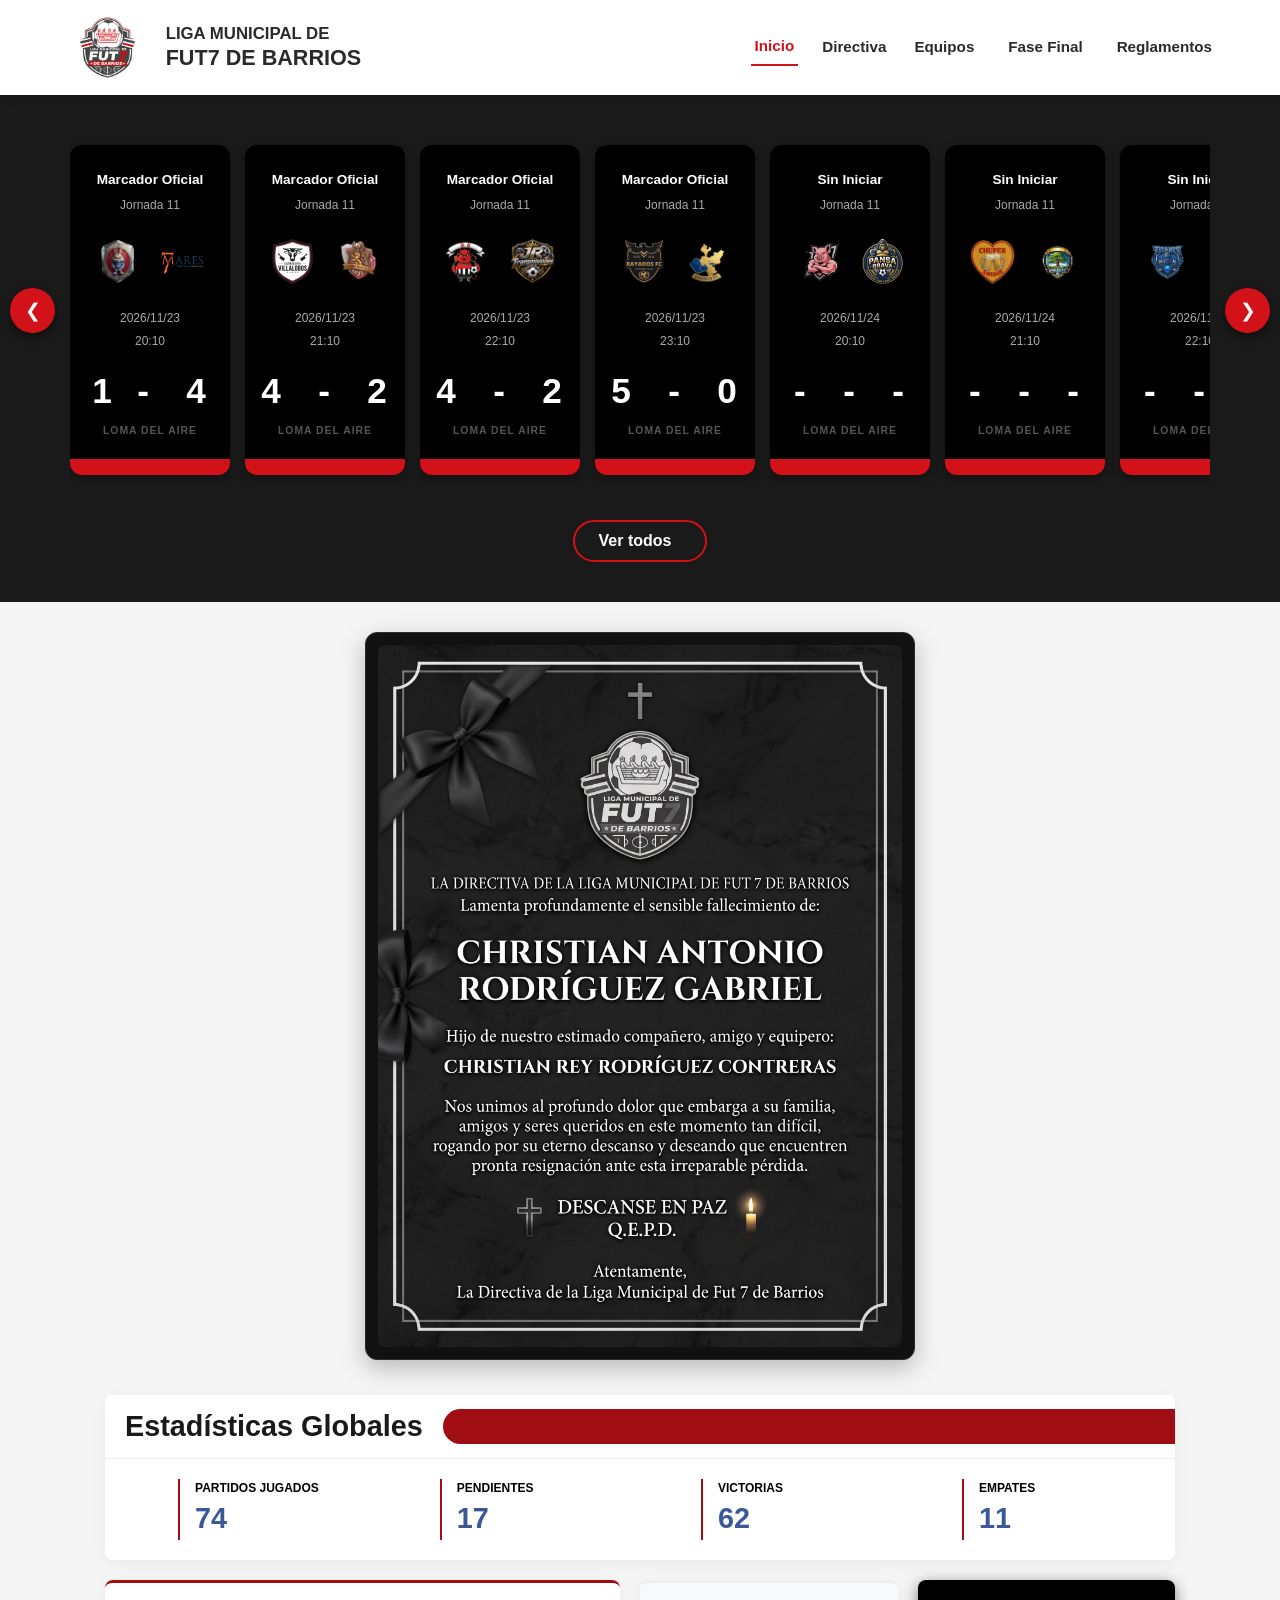
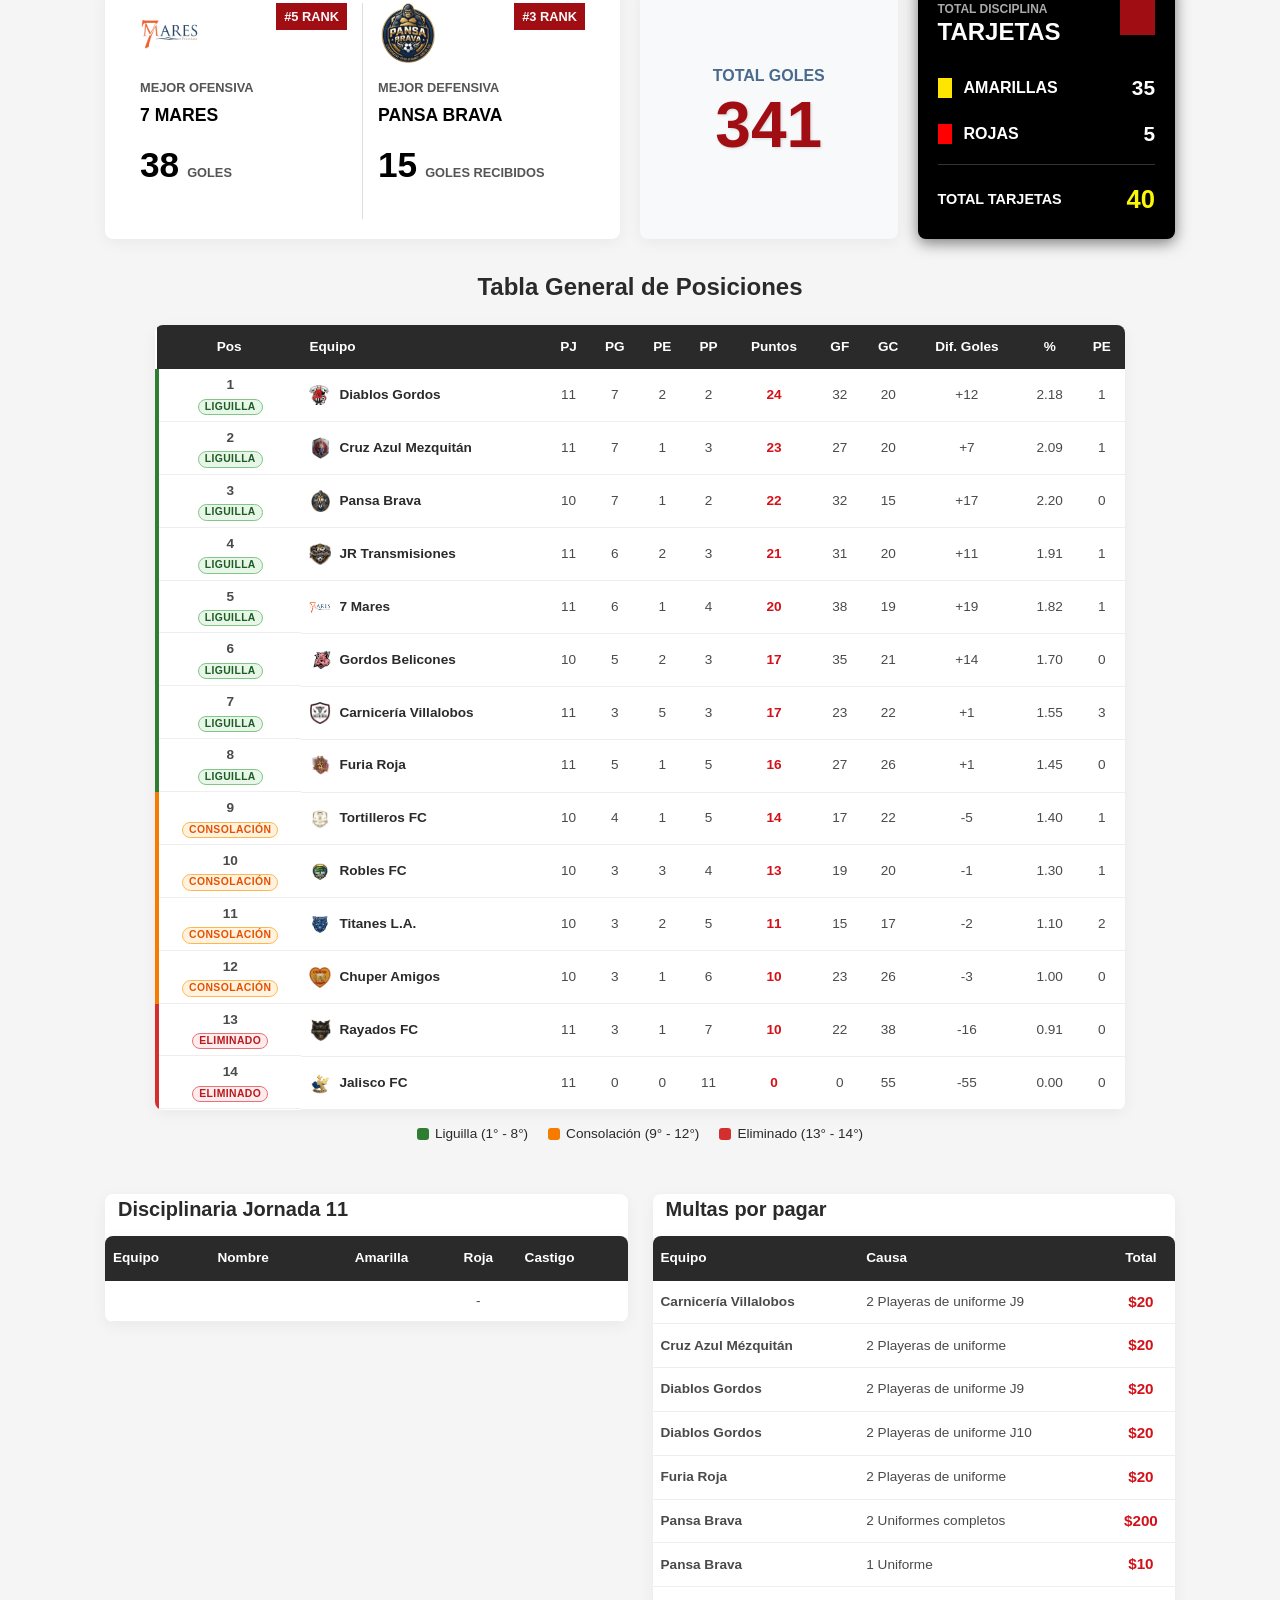
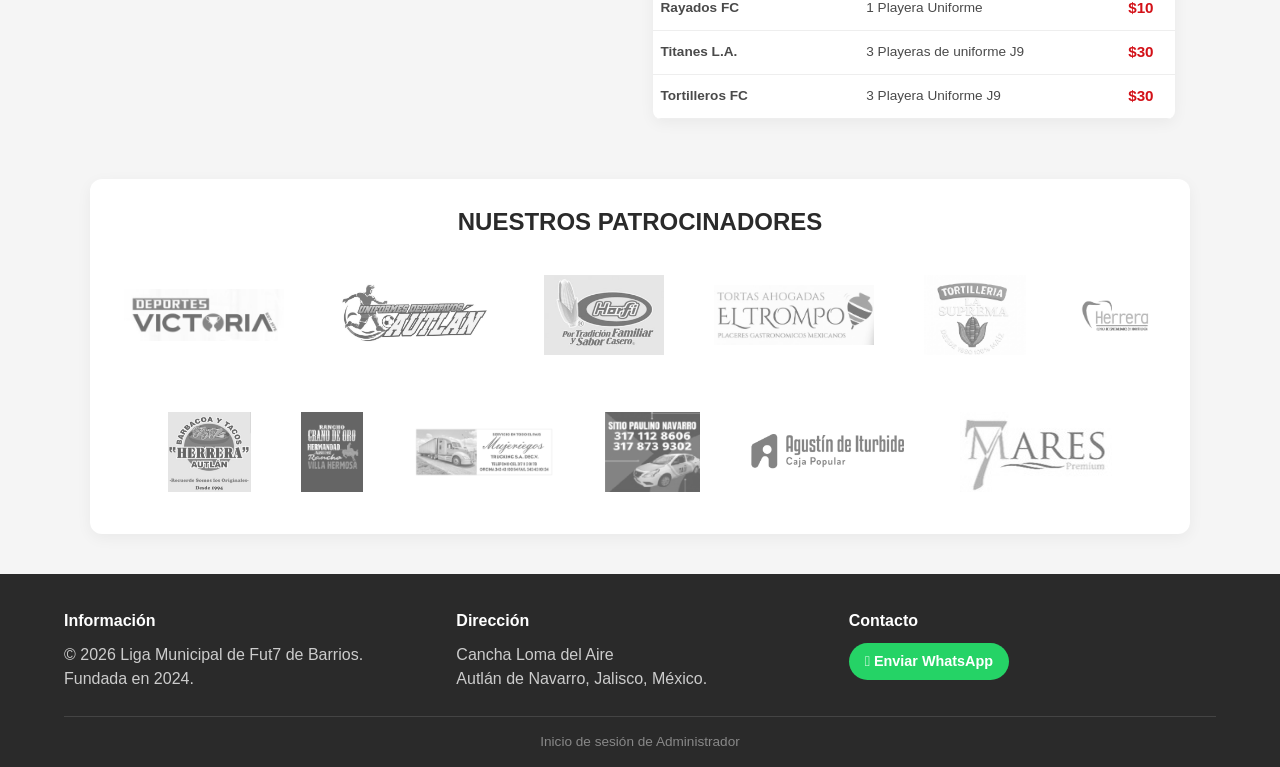
==== commit 23d46dbe: "resultados lunes 23" ====
--- a/index.html
+++ b/index.html
@@ -60,7 +60,7 @@
                     <!-- Partido 1 j11 -->
                     <div class="match-card-dark">
                         <div class="match-card-content">
-                            <span class="match-status">Sin Iniciar</span>
+                            <span class="match-status">Marcador Oficial</span>
                             <span class="match-jornada">Jornada 11</span>
                             <div class="match-logos-dark">
                                 <img src="assets/logos/Cruz_Azul_mezquitan.png" alt="Cruz Azul Mezquitan" onerror="this.style.display='none'">
@@ -70,7 +70,7 @@
                                 <span>2026/11/23</span>
                                 <span>20:10</span>
                             </div>
-                            <div class="match-score-dark">- &nbsp; - &nbsp; -</div>
+                            <div class="match-score-dark">1&nbsp; - &nbsp; 4</div>
                             <span class="match-league">LOMA DEL AIRE</span>
                         </div>
                         <div class="match-bottom-bar"></div>
@@ -79,7 +79,7 @@
                     <!-- Partido 2 j11 -->
                     <div class="match-card-dark">
                         <div class="match-card-content">
-                            <span class="match-status">Sin Iniciar</span>
+                            <span class="match-status">Marcador Oficial</span>
                             <span class="match-jornada">Jornada 11</span>
                             <div class="match-logos-dark">
                                 <img src="assets/logos/villalobos.png" alt="Carnicería Villalobos FC" onerror="this.style.display='none'">
@@ -89,7 +89,7 @@
                                 <span>2026/11/23</span>
                                 <span>21:10</span>
                             </div>
-                            <div class="match-score-dark">- &nbsp; - &nbsp; -</div>
+                            <div class="match-score-dark">4 &nbsp; - &nbsp; 2</div>
                             <span class="match-league">LOMA DEL AIRE</span>
                         </div>
                         <div class="match-bottom-bar"></div>
@@ -98,7 +98,7 @@
                     <!-- Partido 3 j11 -->
                     <div class="match-card-dark">
                         <div class="match-card-content">
-                            <span class="match-status">Sin Iniciar</span>
+                            <span class="match-status">Marcador Oficial</span>
                             <span class="match-jornada">Jornada 11</span>
                             <div class="match-logos-dark">
                                 <img src="assets/logos/Diablos_Gordos.png" alt="Diablos Gordos" onerror="this.style.display='none'">
@@ -108,7 +108,7 @@
                                 <span>2026/11/23</span>
                                 <span>22:10</span>
                             </div>
-                            <div class="match-score-dark">- &nbsp; - &nbsp; -</div>
+                            <div class="match-score-dark">4 &nbsp; - &nbsp; 2</div>
                             <span class="match-league">LOMA DEL AIRE</span>
                         </div>
                         <div class="match-bottom-bar"></div>
@@ -616,7 +616,7 @@
             <div class="tablas-secundarias-grid">
                 <!-- TABLA DISCIPLINARIA -->
                 <div class="card-tabla-secundaria">
-                    <h2 class="section-title-tabla"><i class=""></i> Disciplinaria Jornada 10</h2>
+                    <h2 class="section-title-tabla"><i class=""></i> Disciplinaria Jornada 11</h2>
                     <div class="table-wrapper">
                         <table class="standings-table custom-info-table">
                             <thead>
@@ -630,39 +630,13 @@
                             </thead>
                             <tbody>
                                 <tr>
-                                    <td class="font-bold text-left">Carnicería Villalobos</td>
-                                    <td class="text-left">Victor Manuel Salgado</td>
-                                    <td><span class="badge-card badge-amarilla">1</span></td>
+                                    <td class="font-bold text-left"></td>
+                                    <td class="text-left"></td>
+                                    <td><!-- ocultar tarjeta<span class="badge-card badge-amarilla"></span>--></td>
                                     <td>-</td>
-                                    <td class="text-left"><span class="badge-castigo-alerta">Primer Amarilla</span></td>
-                                </tr><tr>
-                                    <td class="font-bold text-left">Carnicería Villalobos</td>
-                                    <td class="text-left">Luis Carlos Alberto Hernandez</td>
-                                    <td>-</td>
-                                    <td><span class="badge-card badge-roja">1</span></td>
-                                    <td class="text-left"><span class="badge-castigo-alerta">Suspendido J11</span></td>
+                                    <td class="text-left"><!--<span class="badge-castigo-alerta"></span>--></td>
                                 </tr>
-                                <tr>
-                                    <td class="font-bold text-left">Furia Roja</td>
-                                    <td class="text-left">Jose de Jesus Lazaro Gonzalez</td>
-                                    <td><span class="badge-card badge-amarilla">1</span></td>
-                                    <td>-</td>
-                                    <td class="text-left"><span class="badge-castigo-alerta">Segunda Amarilla</span></td>
-                                </tr>
-                                <tr>
-                                    <td class="font-bold text-left">Rayados FC</td>
-                                    <td class="text-left">Joel Heriberto Castañeda López</td>
-                                    <td><span class="badge-card badge-amarilla">1</span></td>
-                                    <td>-</td>
-                                    <td class="text-left"><span class="badge-castigo-alerta">Segunda Amarilla</span></td>
-                                </tr>
-                                <tr>
-                                    <td class="font-bold text-left">Robles FC</td>
-                                    <td class="text-left">Jose Ramón Avalos</td>
-                                    <td><span class="badge-card badge-amarilla">1</span></td>
-                                    <td>-</td>
-                                    <td class="text-left"><span class="badge-castigo-alerta">Primer Amarilla</span></td>
-                                </tr>
+                                
                             </tbody>
                         </table>
                     </div>
@@ -2205,7 +2179,7 @@
                                         <span>23/11/2026</span>
                                         <span>20:10</span>
                                     </div>
-                                    <div class="match-score-dark">- - -</div>
+                                    <div class="match-score-dark">1 - 4</div>
                                     <div class="match-penalties-dark"><small></small></div>
                                     <span class="match-league">FUT7 DE BARRIOS</span>
                                 </div>
@@ -2225,7 +2199,7 @@
                                         <span>23/11/2026</span>
                                         <span>21:10</span>
                                     </div>
-                                    <div class="match-score-dark">- - -</div>
+                                    <div class="match-score-dark">4 - 2</div>
                                     <div class="match-penalties-dark"><small></small></div>
                                     <span class="match-league">FUT7 DE BARRIOS</span>
                                 </div>
@@ -2244,7 +2218,7 @@
                                         <span>23/11/2026</span>
                                         <span>22:10</span>
                                     </div>
-                                    <div class="match-score-dark">- - -</div>
+                                    <div class="match-score-dark">4 - 2</div>
                                     <div class="match-penalties-dark"><small></small></div>
                                     <span class="match-league">FUT7 DE BARRIOS</span>
                                 </div>
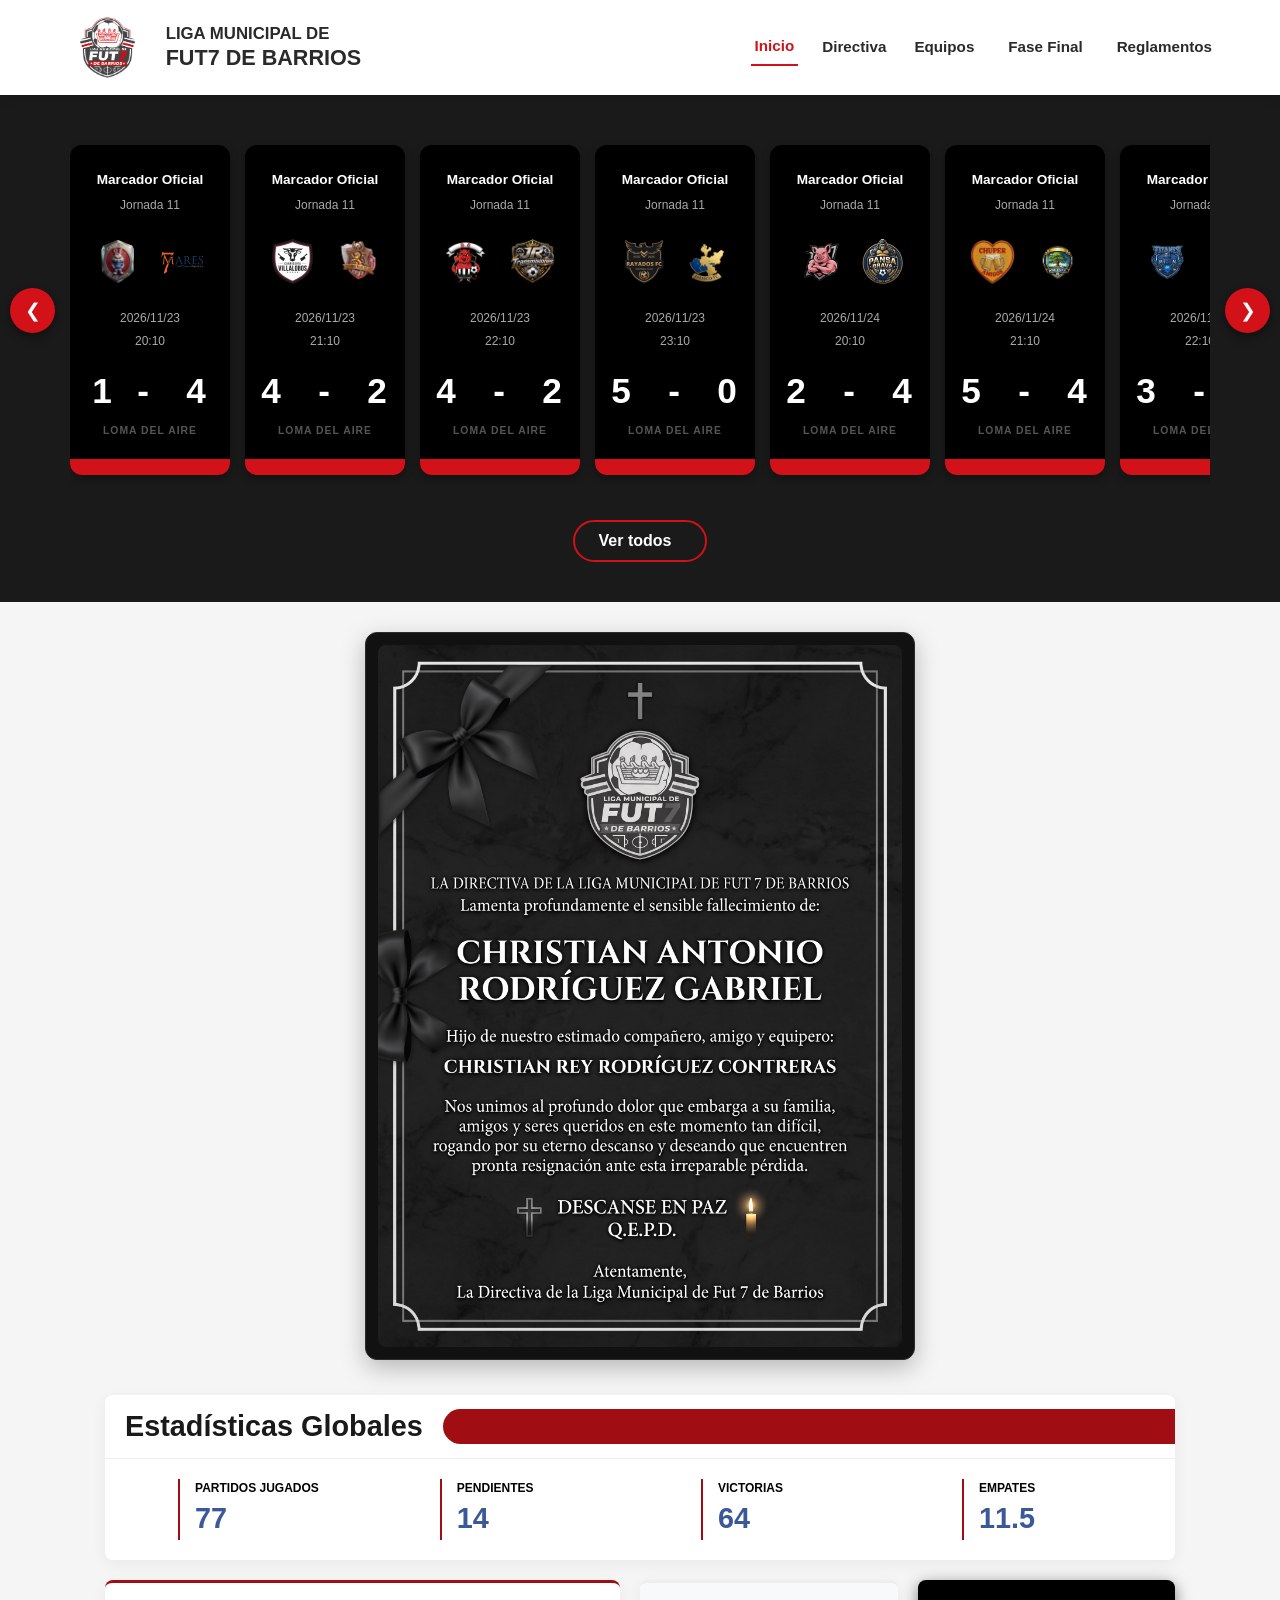
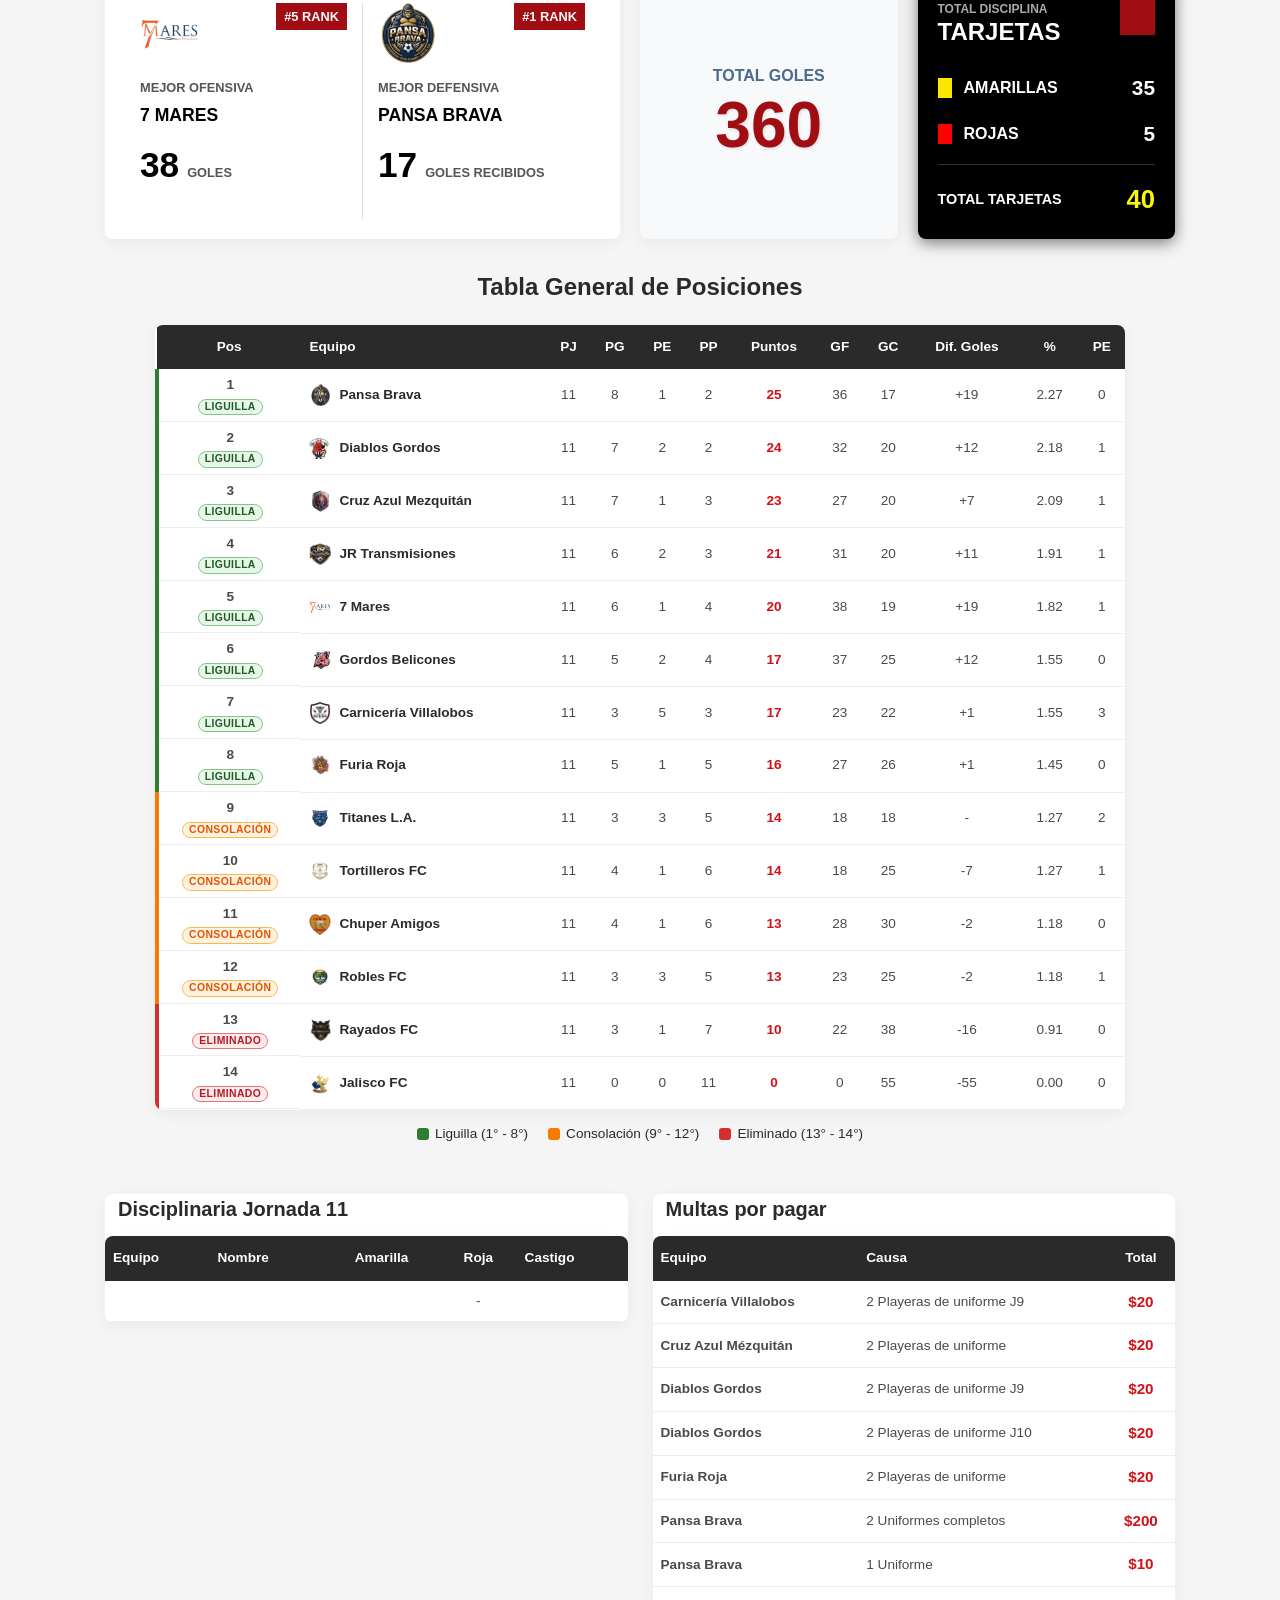
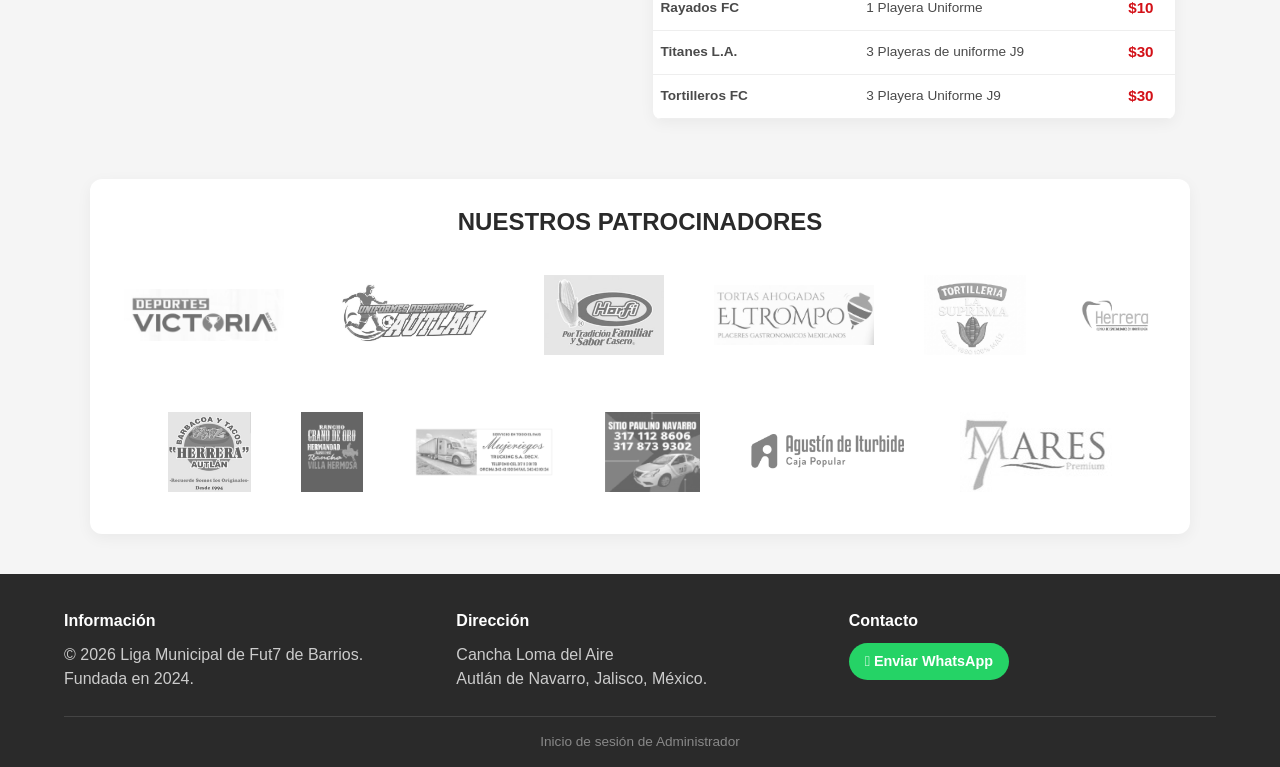
==== commit 8f74b834: "resultados martes j11" ====
--- a/index.html
+++ b/index.html
@@ -136,7 +136,7 @@
                     <!-- Partido 5 j11 -->
                     <div class="match-card-dark">
                         <div class="match-card-content">
-                            <span class="match-status">Sin Iniciar</span>
+                            <span class="match-status">Marcador Oficial</span>
                             <span class="match-jornada">Jornada 11</span>
                             <div class="match-logos-dark">
                                 <img src="assets/logos/belicones.png" alt="Gordos Belicones" onerror="this.style.display='none'">
@@ -146,7 +146,7 @@
                                 <span>2026/11/24</span>
                                 <span>20:10</span>
                             </div>
-                            <div class="match-score-dark">- &nbsp; - &nbsp; -</div>
+                            <div class="match-score-dark">2 &nbsp; - &nbsp; 4</div>
                             <span class="match-league">LOMA DEL AIRE</span>
                         </div>
                         <div class="match-bottom-bar"></div>
@@ -155,7 +155,7 @@
                     <!-- Partido 6 j11 -->
                     <div class="match-card-dark">
                         <div class="match-card-content">
-                            <span class="match-status">Sin Iniciar</span>
+                            <span class="match-status">Marcador Oficial</span>
                             <span class="match-jornada">Jornada 11</span>
                             <div class="match-logos-dark">
                                 <img src="assets/logos/chuperamigos.png" alt="Chuoper Amigos" onerror="this.style.display='none'">
@@ -165,7 +165,7 @@
                                 <span>2026/11/24</span>
                                 <span>21:10</span>
                             </div>
-                            <div class="match-score-dark">- &nbsp; - &nbsp; -</div>
+                            <div class="match-score-dark">5 &nbsp; - &nbsp; 4</div>
                             <span class="match-league">LOMA DEL AIRE</span>
                         </div>
                         <div class="match-bottom-bar"></div>
@@ -174,7 +174,7 @@
                     <!-- Partido 7 j11 -->
                     <div class="match-card-dark">
                         <div class="match-card-content">
-                            <span class="match-status">Sin Iniciar</span>
+                            <span class="match-status">Marcador Oficial</span>
                             <span class="match-jornada">Jornada 11</span>
                             <div class="match-logos-dark">
                                 <img src="assets/logos/Titanes.png" alt="Titanes L.A." onerror="this.style.display='none'">
@@ -184,7 +184,7 @@
                                 <span>2026/11/24</span>
                                 <span>22:10</span>
                             </div>
-                            <div class="match-score-dark">- &nbsp; - &nbsp; -</div>
+                            <div class="match-score-dark">3 &nbsp; - &nbsp; 1</div>
                             <span class="match-league">LOMA DEL AIRE</span>
                         </div>
                         <div class="match-bottom-bar"></div>
@@ -2256,7 +2256,7 @@
                                         <span>24/11/2026</span>
                                         <span>20:10</span>
                                     </div>
-                                    <div class="match-score-dark">- - -</div>
+                                    <div class="match-score-dark">2 - 4</div>
                                     <div class="match-penalties-dark"><small></small></div>
                                     <span class="match-league">FUT7 DE BARRIOS</span>
                                 </div>
@@ -2275,7 +2275,7 @@
                                         <span>24/11/2026</span>
                                         <span>21:10</span>
                                     </div>
-                                    <div class="match-score-dark">- - -</div>
+                                    <div class="match-score-dark">5 - 4</div>
                                     <div class="match-penalties-dark"><small></small></div>
                                     <span class="match-league">FUT7 DE BARRIOS</span>
                                 </div>
@@ -2294,7 +2294,7 @@
                                         <span>24/11/2026</span>
                                         <span>22:10</span>
                                     </div>
-                                    <div class="match-score-dark">- - -</div>
+                                    <div class="match-score-dark">3 - 1</div>
                                     <div class="match-penalties-dark"><small></small></div>
                                     <span class="match-league">FUT7 DE BARRIOS</span>
                                 </div>
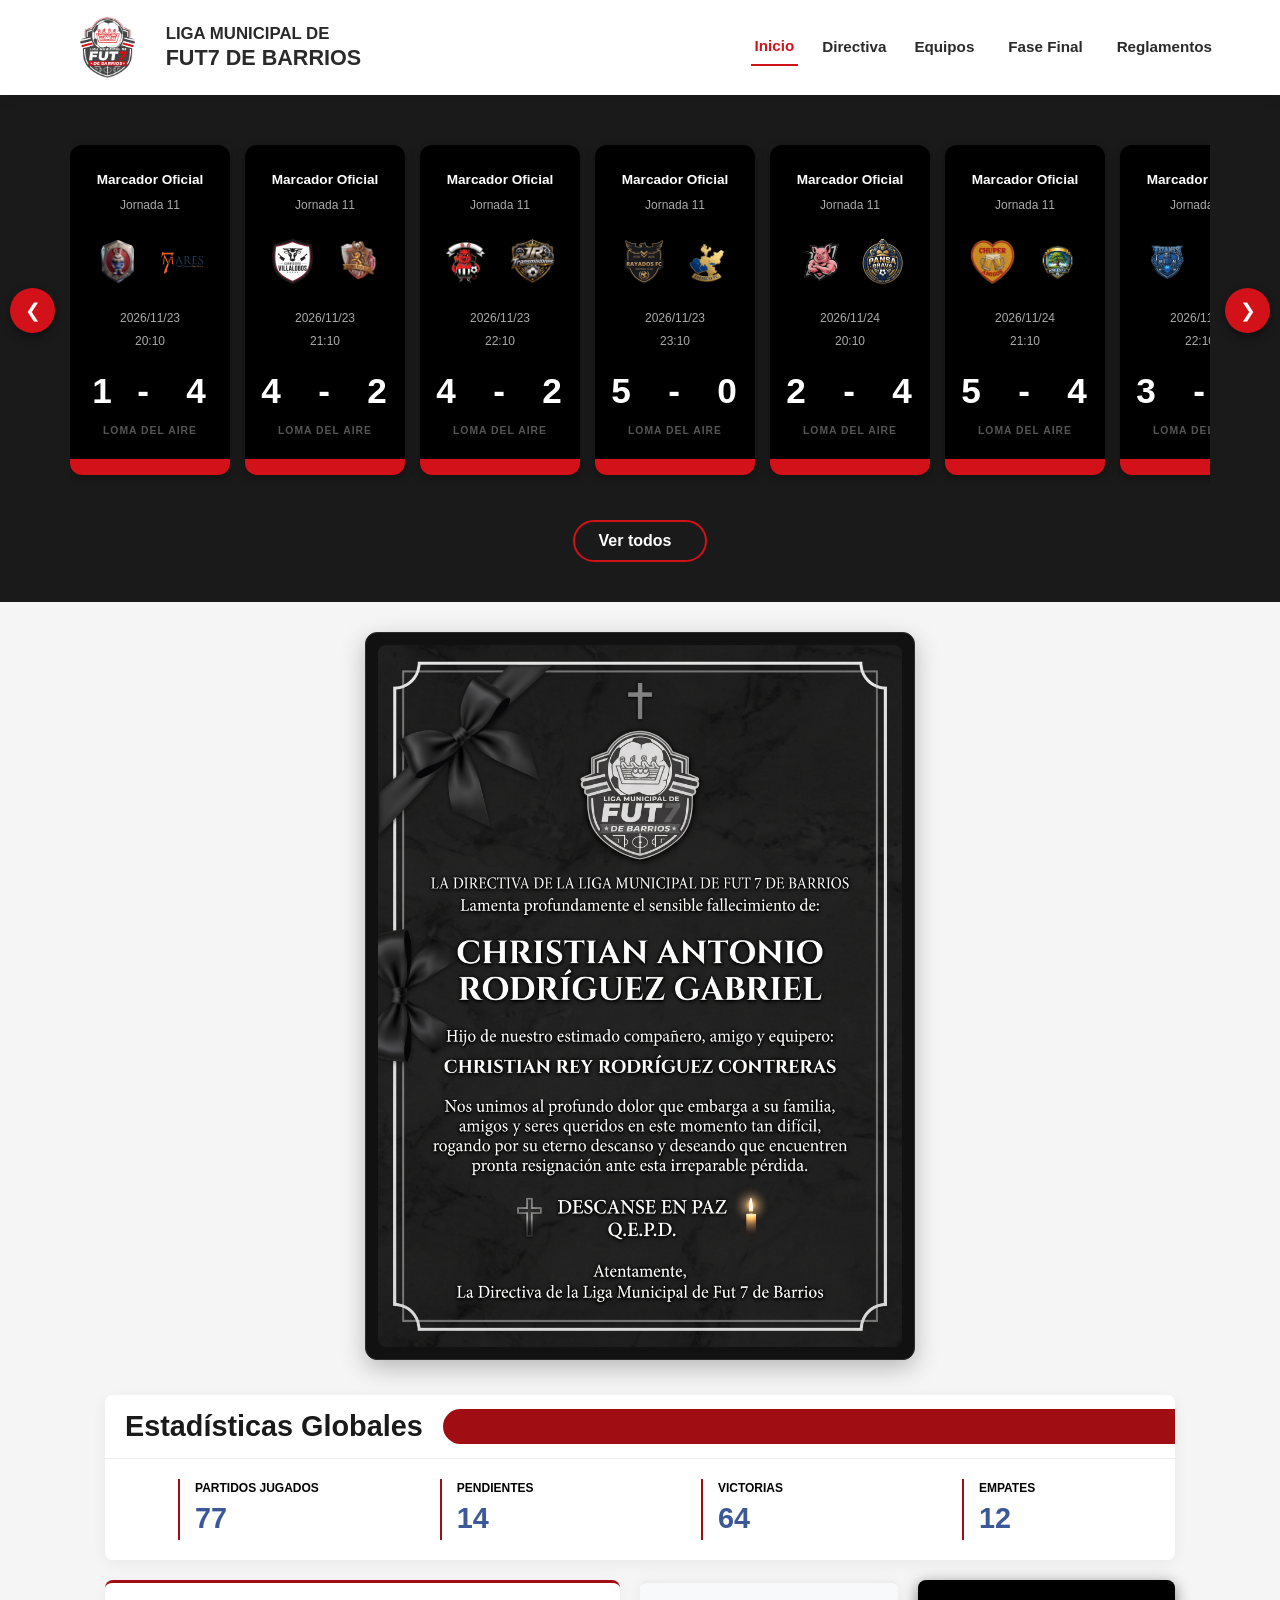
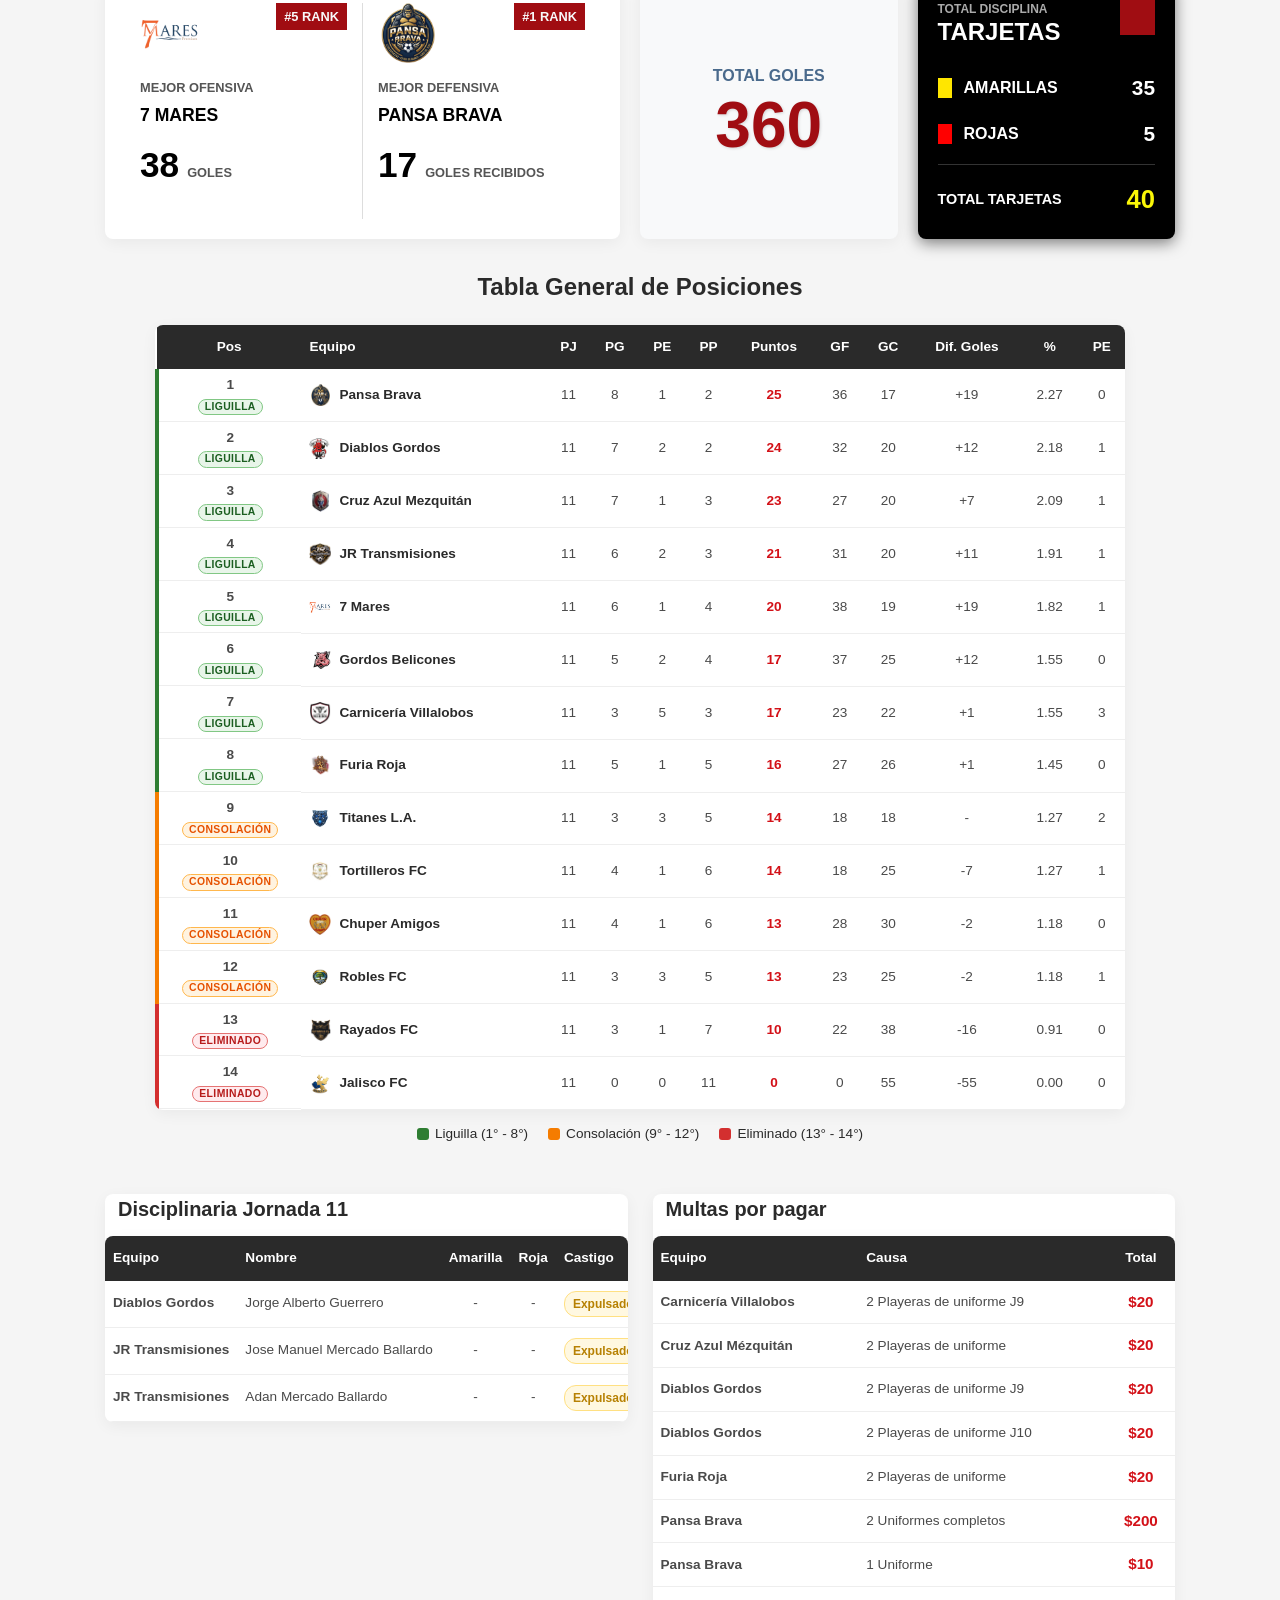
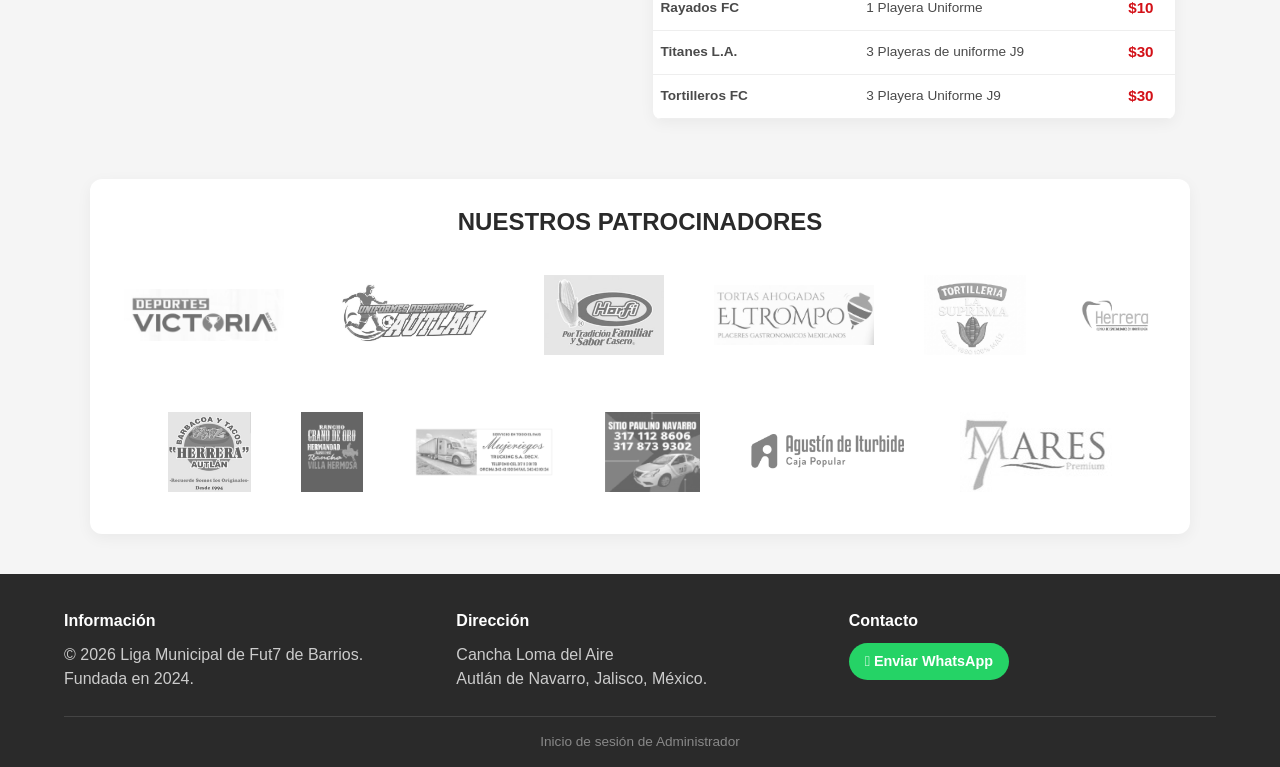
==== commit 84e2ef2d: "CASTIGADOS JORNADA 11" ====
--- a/index.html
+++ b/index.html
@@ -630,13 +630,26 @@
                             </thead>
                             <tbody>
                                 <tr>
-                                    <td class="font-bold text-left"></td>
-                                    <td class="text-left"></td>
-                                    <td><!-- ocultar tarjeta<span class="badge-card badge-amarilla"></span>--></td>
+                                    <td class="font-bold text-left">Diablos Gordos</td>
+                                    <td class="text-left">Jorge Alberto Guerrero</td>
+                                    <td><!-- ocultar tarjeta<span class="badge-card badge-amarilla"></span>-->-</td>
                                     <td>-</td>
-                                    <td class="text-left"><!--<span class="badge-castigo-alerta"></span>--></td>
+                                    <td class="text-left"><span class="badge-castigo-alerta">Expulsado Dos partidos J12 y J13  por conato de bronca</span></td>
                                 </tr>
-                                
+                                <tr>
+                                    <td class="font-bold text-left">JR Transmisiones</td>
+                                    <td class="text-left">Jose Manuel Mercado Ballardo</td>
+                                    <td><!-- ocultar tarjeta<span class="badge-card badge-amarilla"></span>-->-</td>
+                                    <td>-</td>
+                                    <td class="text-left"><span class="badge-castigo-alerta">Expulsado Dos partidos J12 y J13  por conato de bronca</span></td>
+                                </tr>
+                                <tr>
+                                    <td class="font-bold text-left">JR Transmisiones</td>
+                                    <td class="text-left">Adan Mercado Ballardo</td>
+                                    <td><!-- ocultar tarjeta<span class="badge-card badge-amarilla"></span>-->-</td>
+                                    <td>-</td>
+                                    <td class="text-left"><span class="badge-castigo-alerta">Expulsado Dos partidos J12 y J13  por conato de bronca</span></td>
+                                </tr>
                             </tbody>
                         </table>
                     </div>
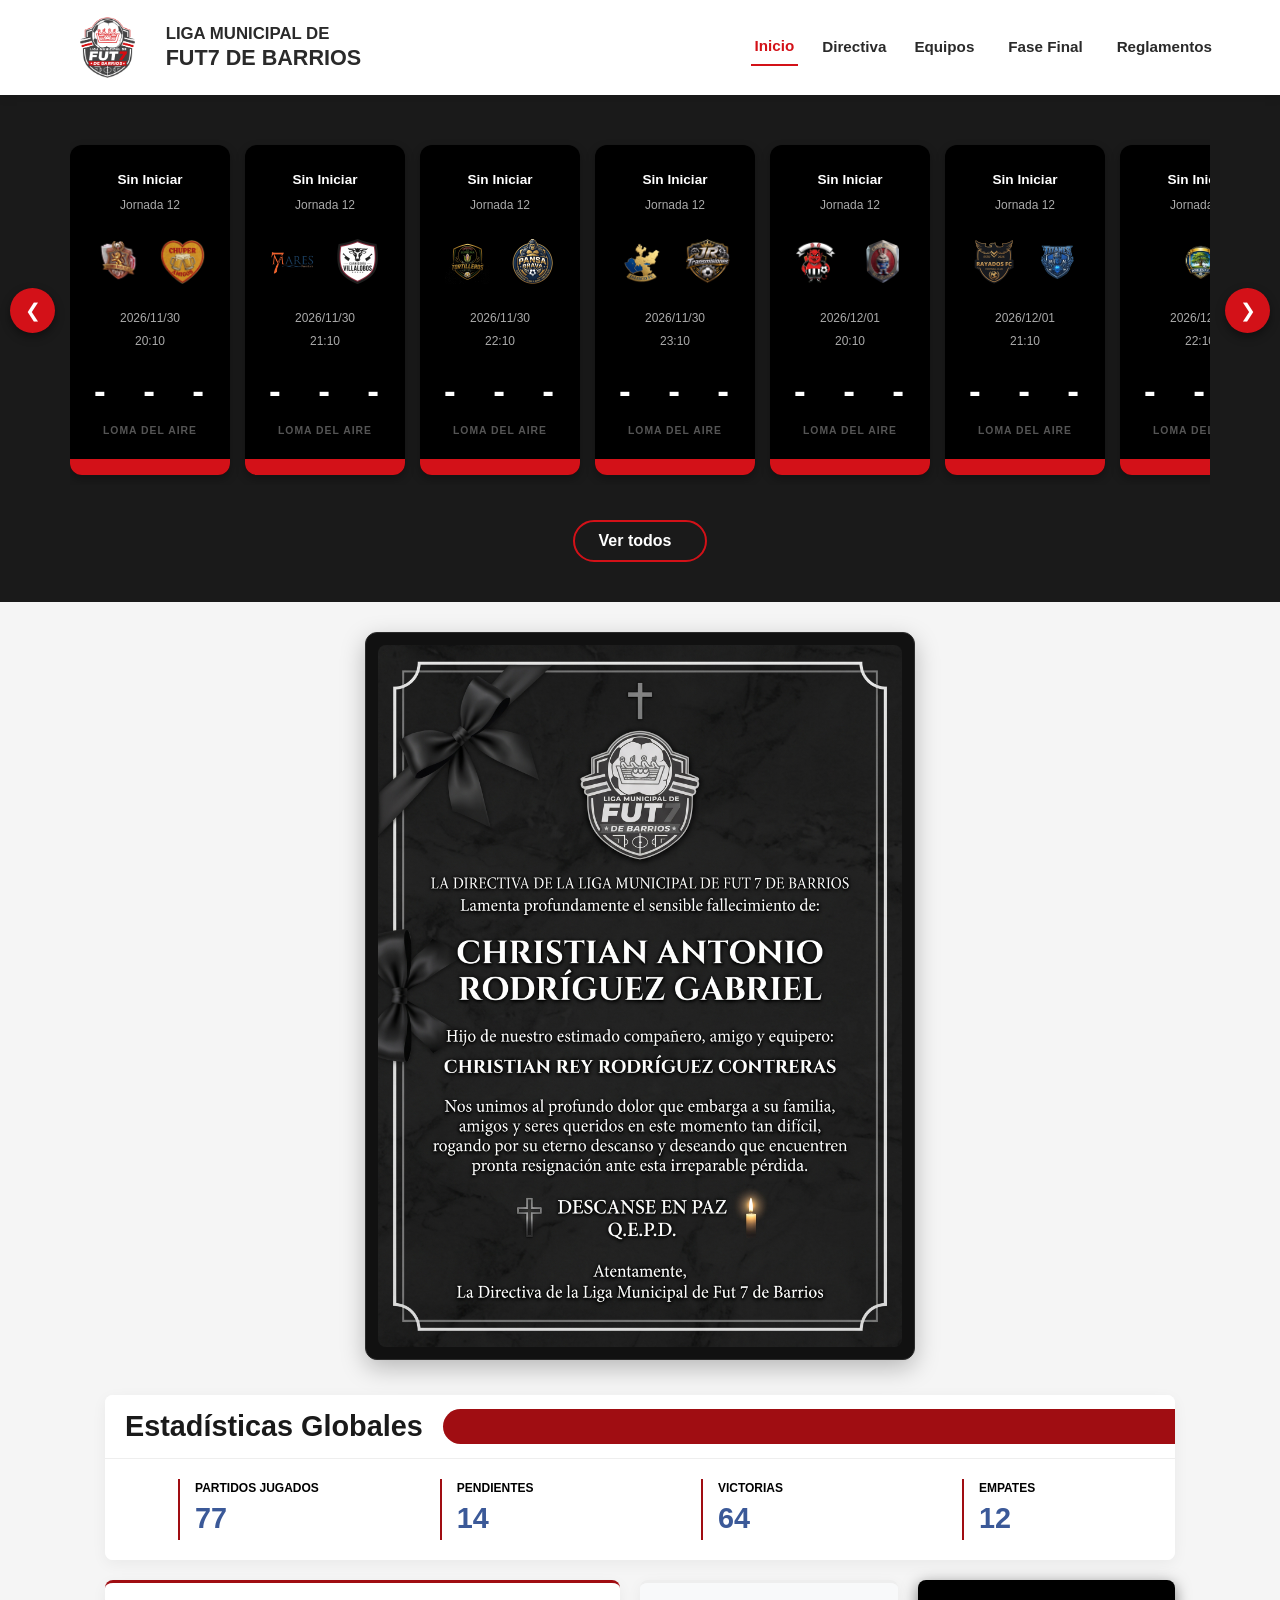
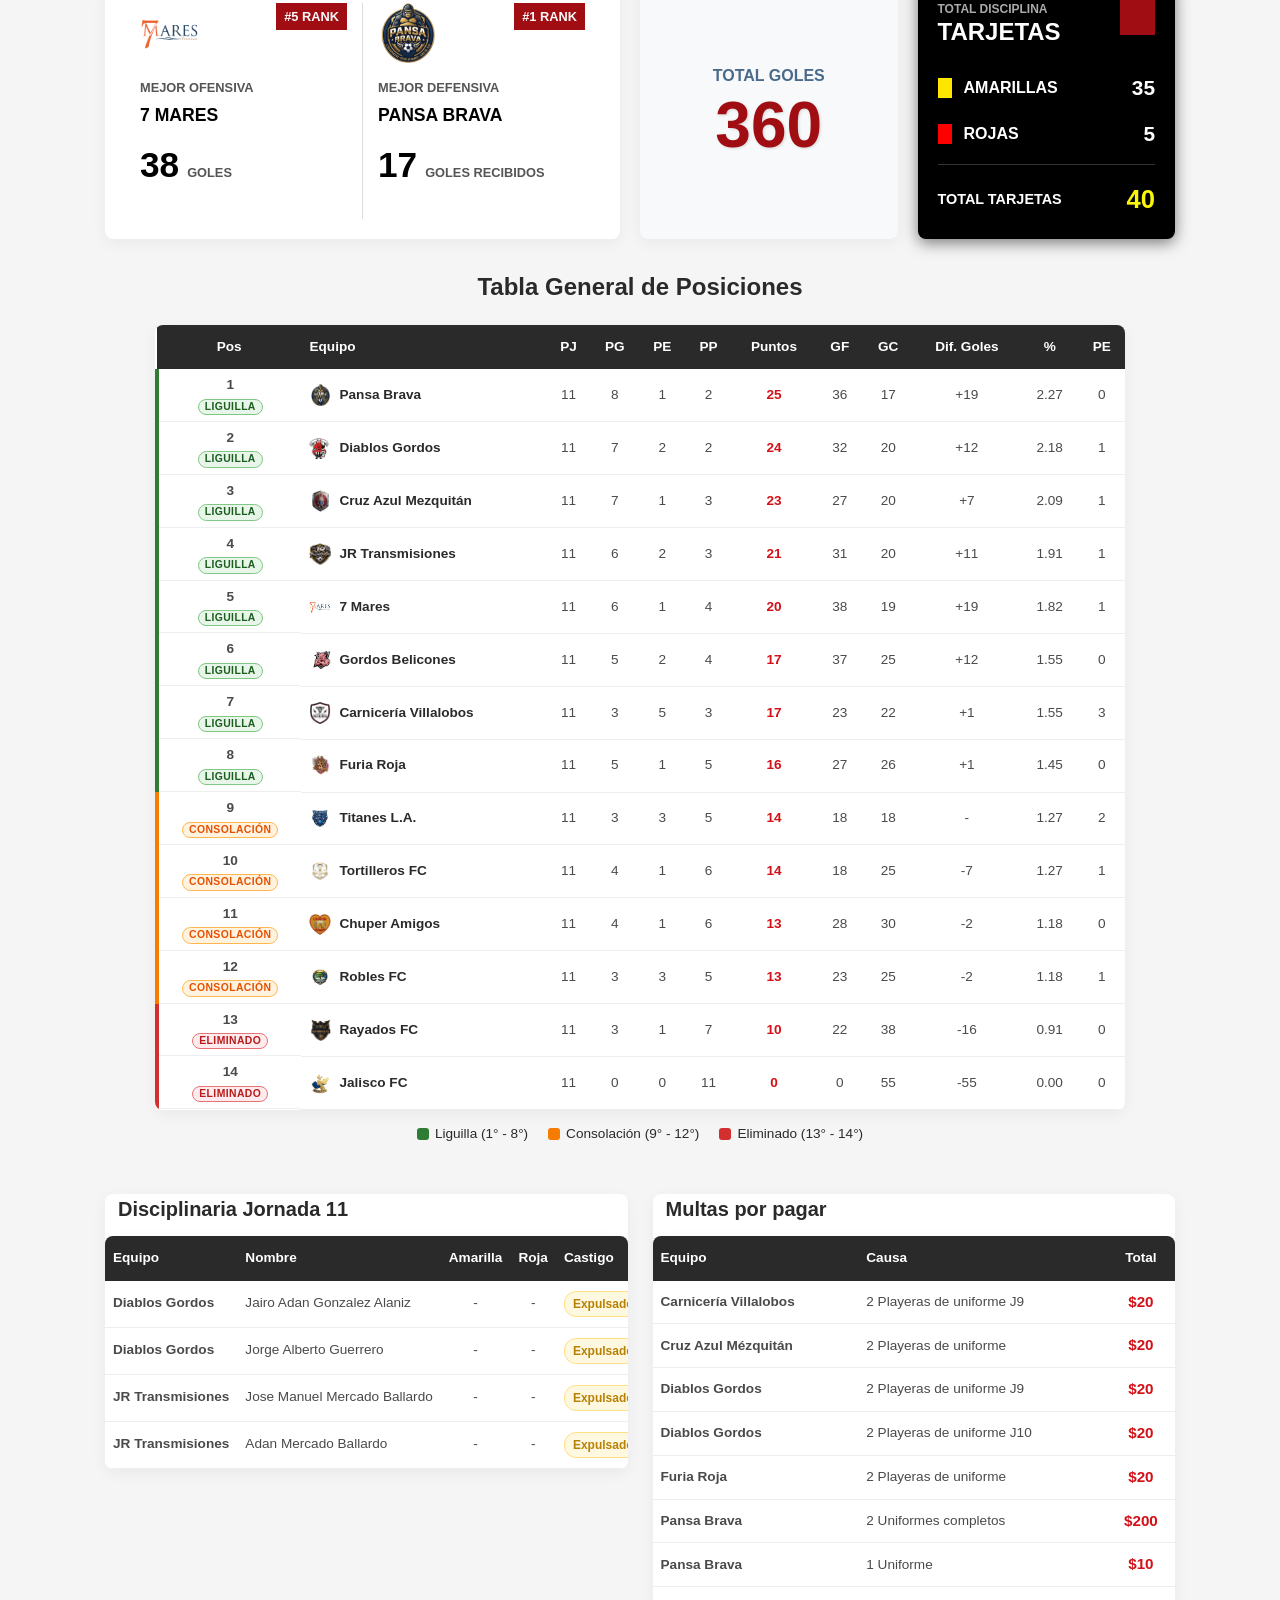
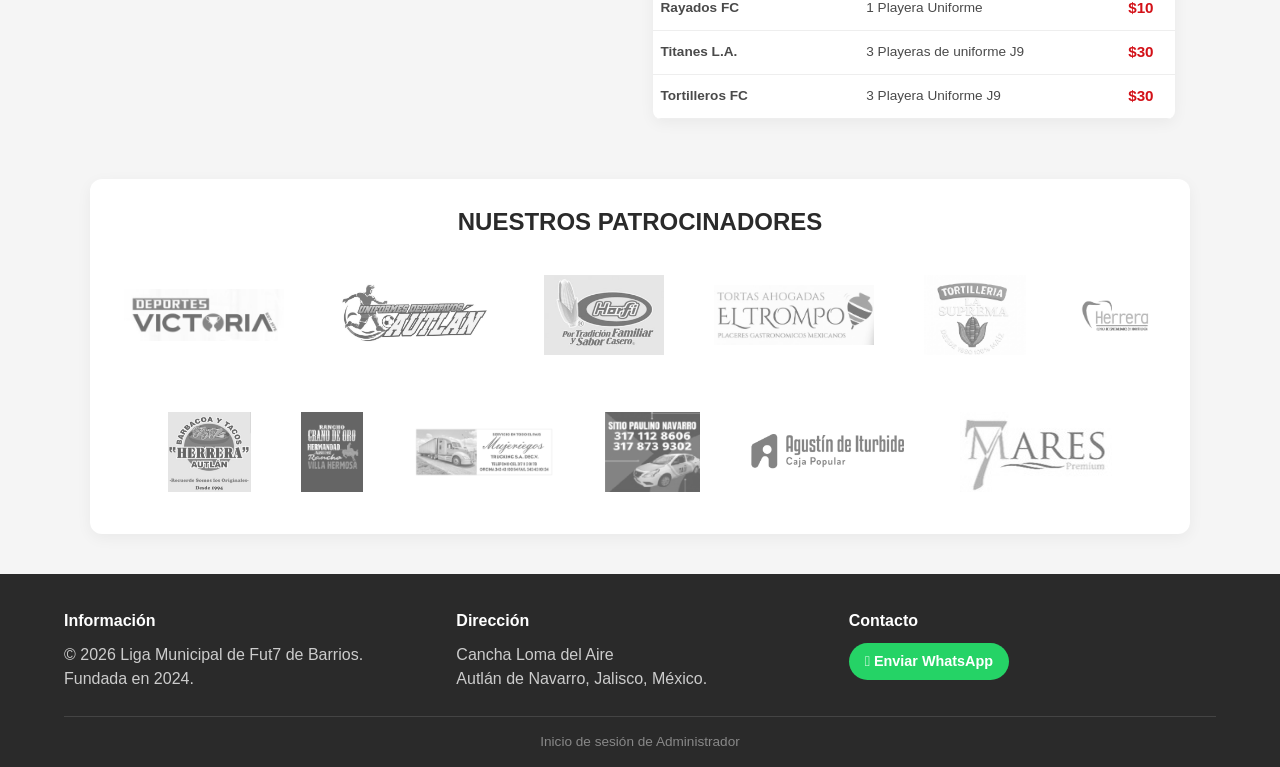
==== commit 3c10e2b6: "otro castigado y correcion carrusel" ====
--- a/index.html
+++ b/index.html
@@ -196,7 +196,7 @@
                             <span class="match-status">Sin Iniciar</span>
                             <span class="match-jornada">Jornada 12</span>
                             <div class="match-logos-dark">
-                                <img src="assets/logos/furia_roja.png" alt="Furia Roja" onerror="this.style.display='none'">
+                                <img src="assets/logos/Furia_Roja.png" alt="Furia Roja" onerror="this.style.display='none'">
                                 <img src="assets/logos/chuperamigos.png" alt="Chuoper Amigos" onerror="this.style.display='none'">
                             </div>
                             <div class="match-datetime-dark">
@@ -215,8 +215,8 @@
                             <span class="match-status">Sin Iniciar</span>
                             <span class="match-jornada">Jornada 12</span>
                             <div class="match-logos-dark">
+                                <img src="assets/logos/7_Mares.png" alt="7 Mares" onerror="this.style.display='none'">
                                 <img src="assets/logos/villalobos.png" alt="Carnicería Villalobos FC" onerror="this.style.display='none'">
-                                <img src="assets/logos/7_Mares.png" alt="7 Mares" onerror="this.style.display='none'">
                             </div>
                             <div class="match-datetime-dark">
                                 <span>2026/11/30</span>
@@ -629,6 +629,13 @@
                                 </tr>
                             </thead>
                             <tbody>
+                                <tr>
+                                    <td class="font-bold text-left">Diablos Gordos</td>
+                                    <td class="text-left">Jairo Adan Gonzalez Alaniz</td>
+                                    <td><!-- ocultar tarjeta<span class="badge-card badge-amarilla"></span>-->-</td>
+                                    <td>-</td>
+                                    <td class="text-left"><span class="badge-castigo-alerta">Expulsado Dos partidos J12 y J13  por conato de bronca</span></td>
+                                </tr>
                                 <tr>
                                     <td class="font-bold text-left">Diablos Gordos</td>
                                     <td class="text-left">Jorge Alberto Guerrero</td>
@@ -797,7 +804,7 @@
                 </div>
 
                 <!-- TÍTULO DE JORNADA ACTIVA -->
-                <h4 class="titulo-jornada-activa" id="titulo-jornada">Resultado de la Jornada 11</h4>
+                <h4 class="titulo-jornada-activa" id="titulo-jornada">Resultado de la Jornada 12</h4>
 
                 <!-- CONTENEDOR DEL CARRUSEL DE RESULTADOS -->
                 <div class="carrusel-resultados-wrapper">
@@ -2178,7 +2185,7 @@
                             </div>
                         </div>
                         <!-- ================= JORNADA 11 ================= -->
-                        <div class="jornada-slide active" id="res-j11">
+                        <div class="jornada-slide" id="res-j11">
                             <!-- Partido 1 -->
                             <div class="match-card-result">
                                 <div class="match-card-content">
@@ -2315,7 +2322,7 @@
                             </div>
                         </div>
                         <!-- ================= JORNADA 12 ================= -->
-                        <div class="jornada-slide" id="res-j12">
+                        <div class="jornada-slide active" id="res-j12">
                             <!-- Partido 1 -->
                             <div class="match-card-result">
                                 <div class="match-card-content">
@@ -2634,8 +2641,22 @@
         btnPrevMain.addEventListener('click', () => {
             mainCarousel.scrollBy({ left: -scrollAmountMain, behavior: 'smooth' });
         });
+
+        // Posicionar automáticamente en el primer partido "Sin Iniciar"
+        window.addEventListener('load', () => {
+            const cards = mainCarousel.querySelectorAll('.match-card-dark');
+            const firstUnstarted = Array.from(cards).find(card => {
+                const status = card.querySelector('.match-status');
+                return status && status.textContent.trim().toLowerCase() === 'sin iniciar';
+            });
+
+            if (firstUnstarted) {
+                const cardRect = firstUnstarted.getBoundingClientRect();
+                const carouselRect = mainCarousel.getBoundingClientRect();
+                mainCarousel.scrollLeft += (cardRect.left - carouselRect.left);
+            }
+        });
     }
-
     // --- LÓGICA DEL NUEVO MODAL DE RESULTADOS (TABS Y CARRUSEL) ---
     const modalRes = document.getElementById('modal-resultados');
     const btnOpenRes = document.getElementById('btn-open-resultados');
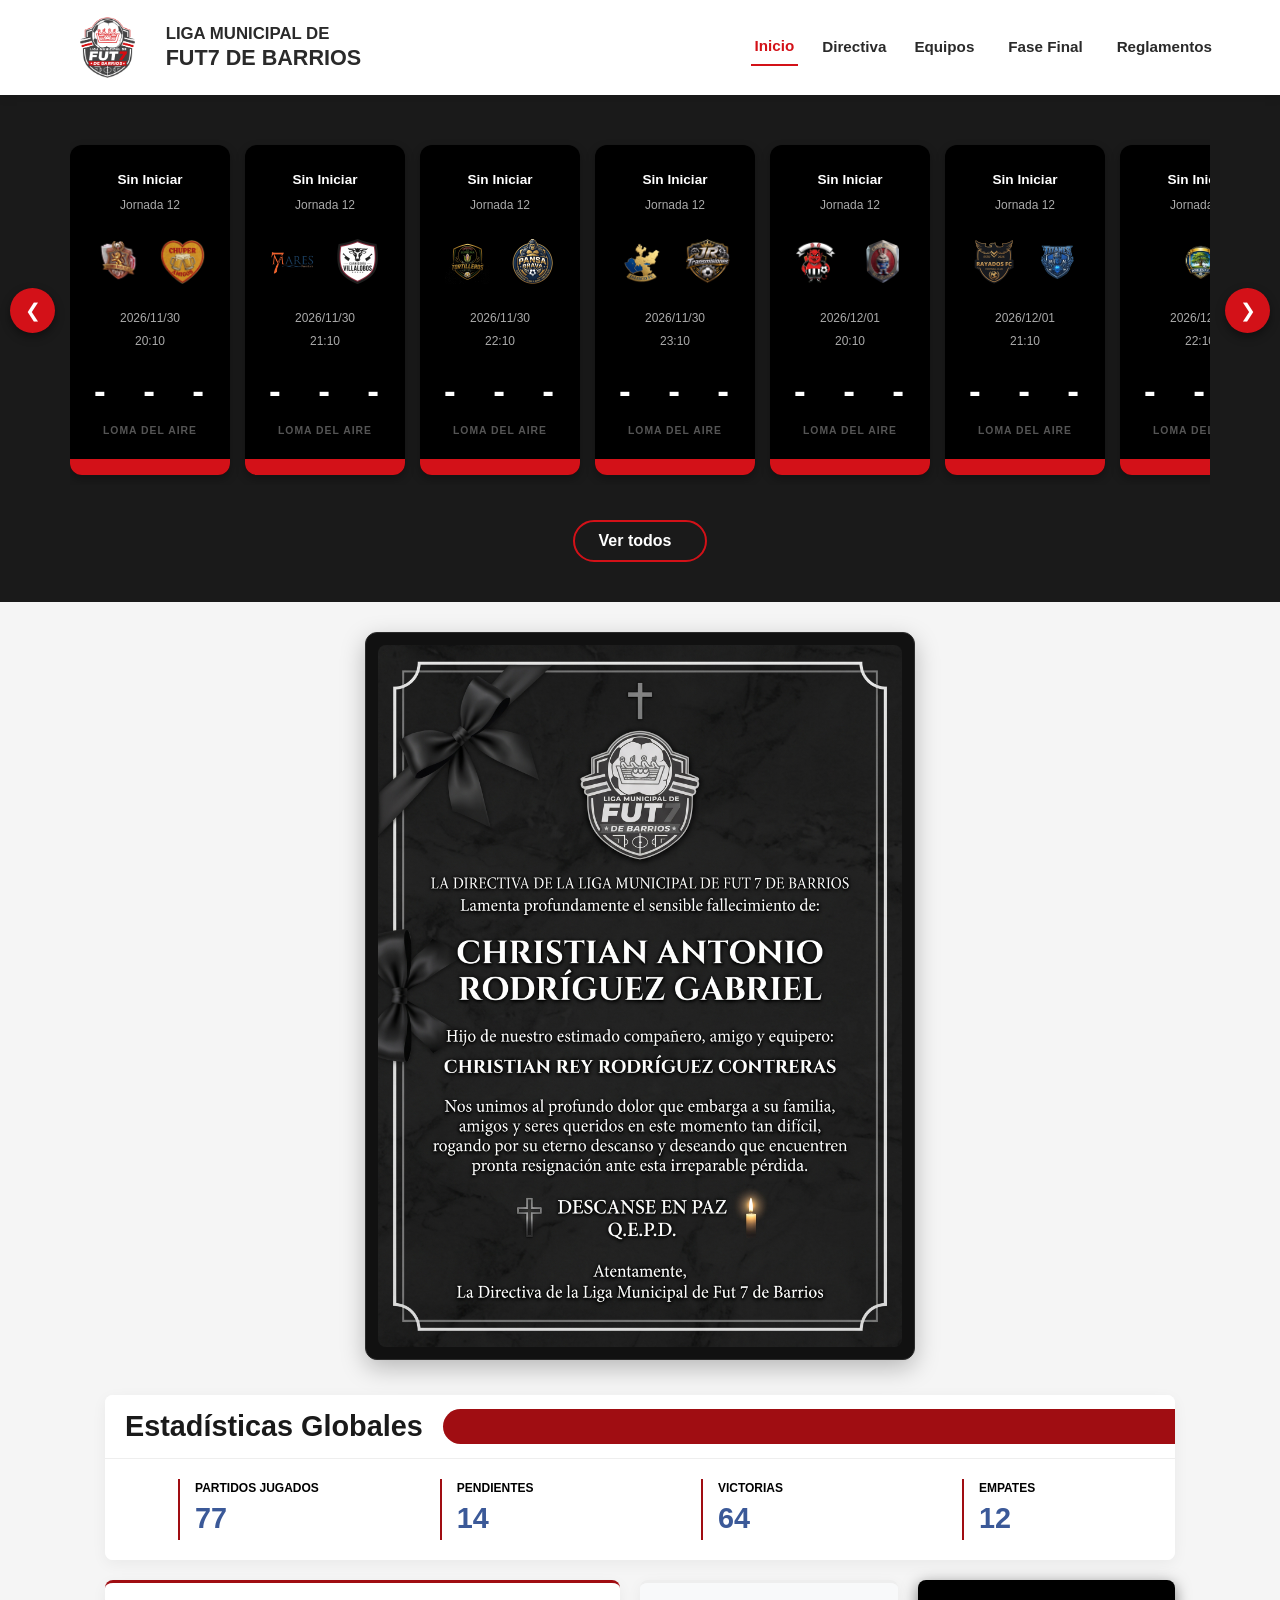
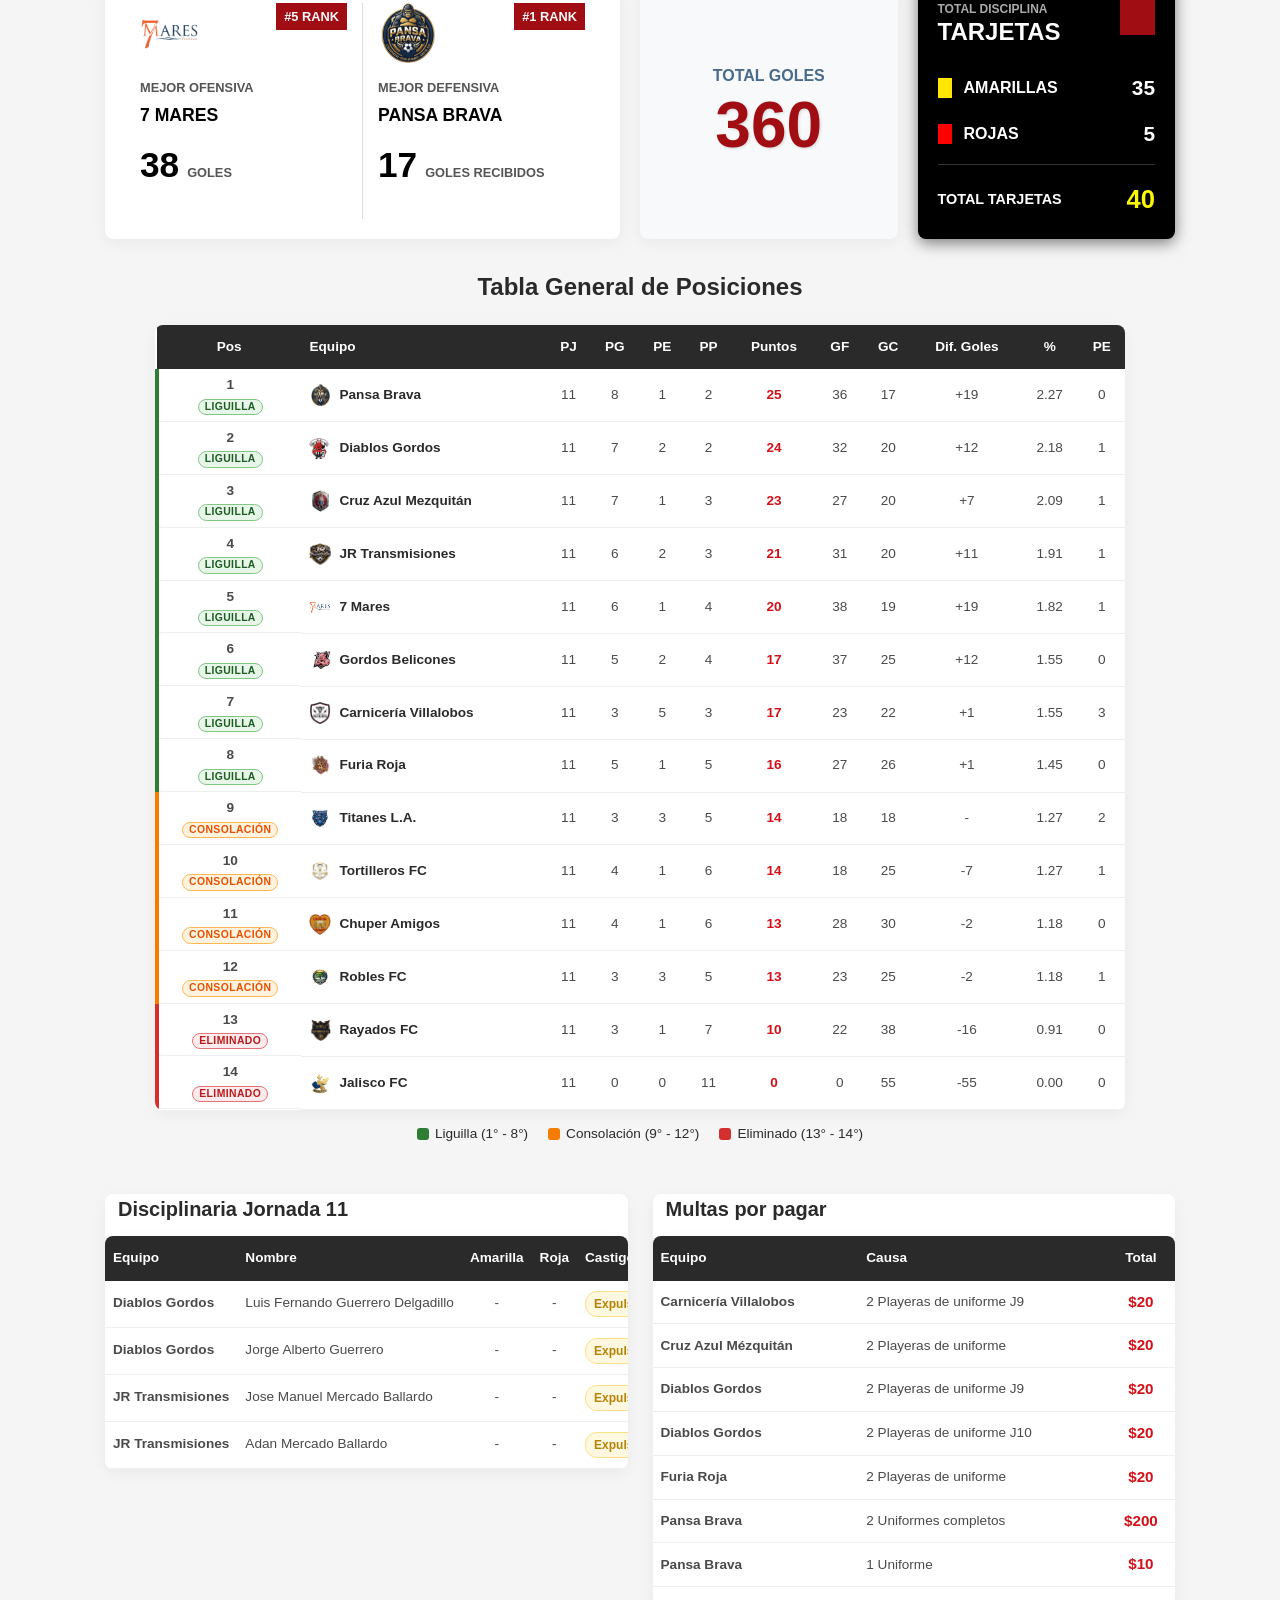
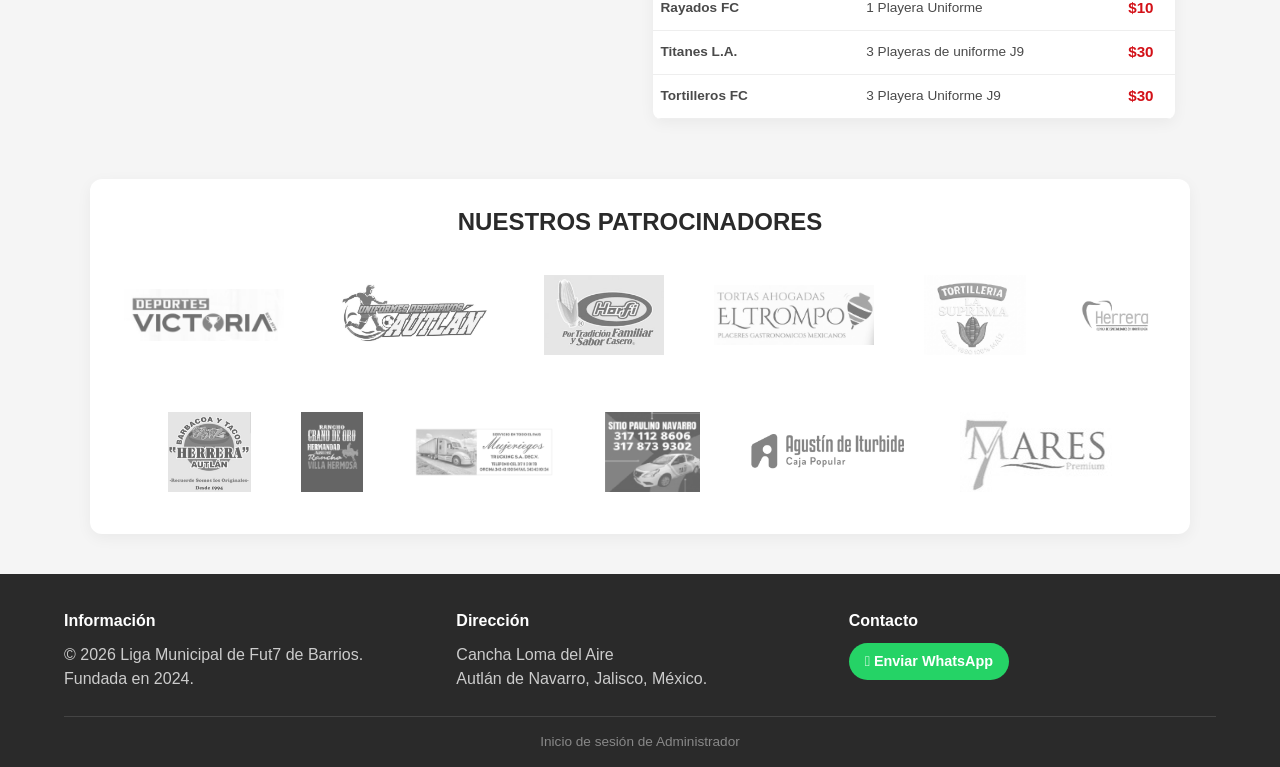
==== commit 2b2e5c06: "cambio de catigado" ====
--- a/index.html
+++ b/index.html
@@ -631,7 +631,7 @@
                             <tbody>
                                 <tr>
                                     <td class="font-bold text-left">Diablos Gordos</td>
-                                    <td class="text-left">Jairo Adan Gonzalez Alaniz</td>
+                                    <td class="text-left">Luis Fernando Guerrero Delgadillo</td>
                                     <td><!-- ocultar tarjeta<span class="badge-card badge-amarilla"></span>-->-</td>
                                     <td>-</td>
                                     <td class="text-left"><span class="badge-castigo-alerta">Expulsado Dos partidos J12 y J13  por conato de bronca</span></td>
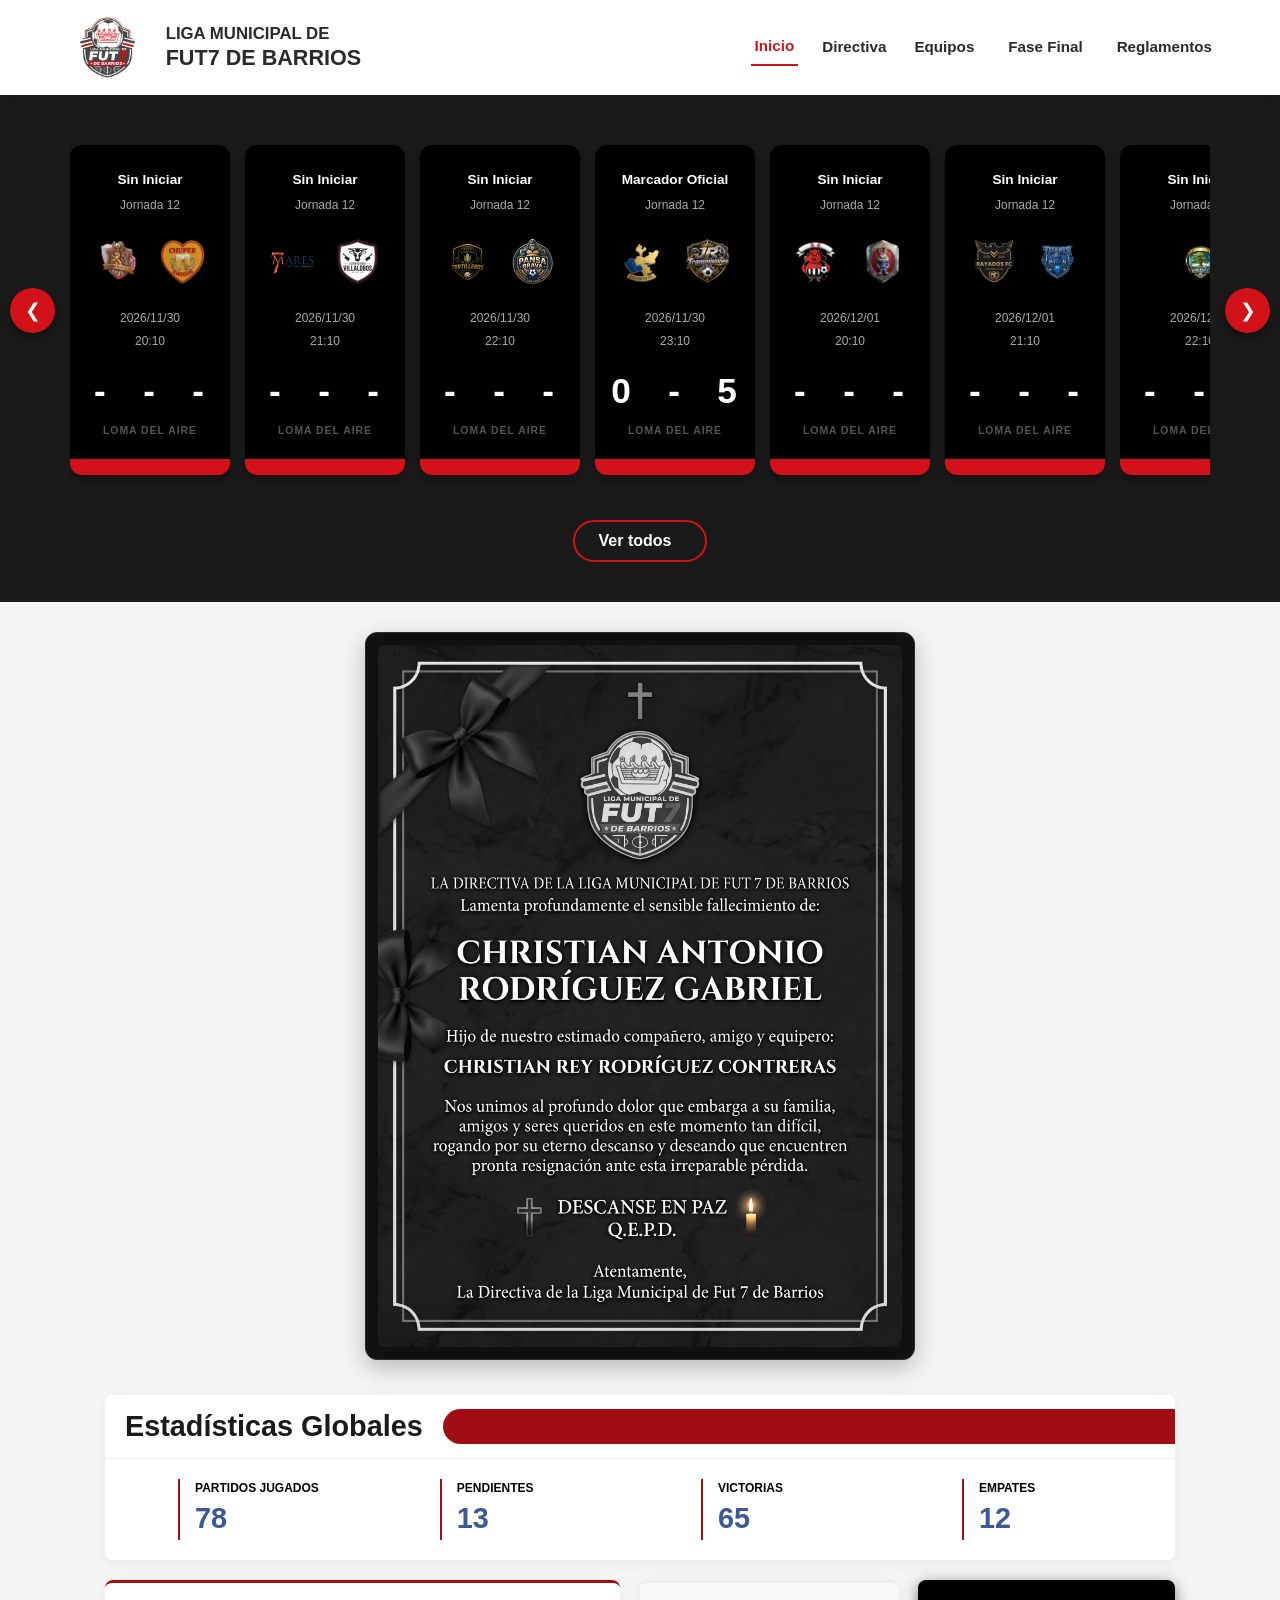
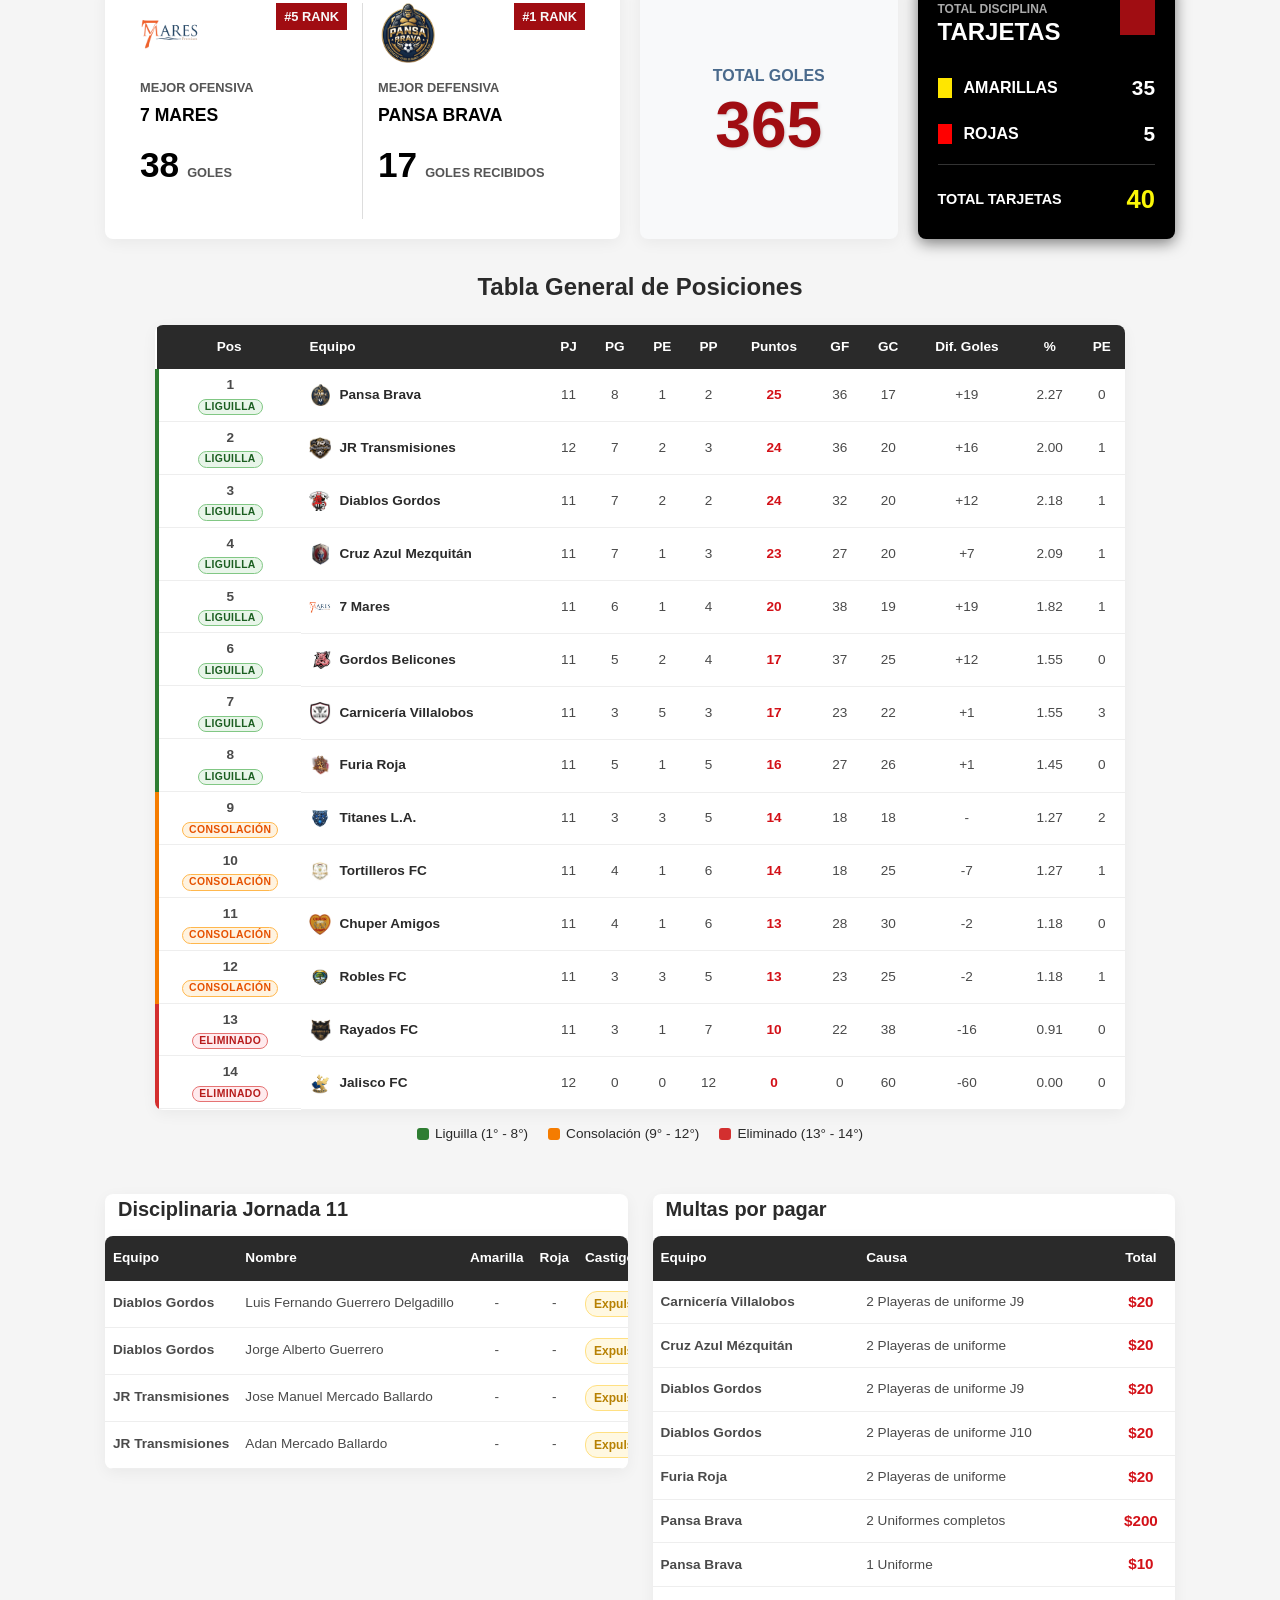
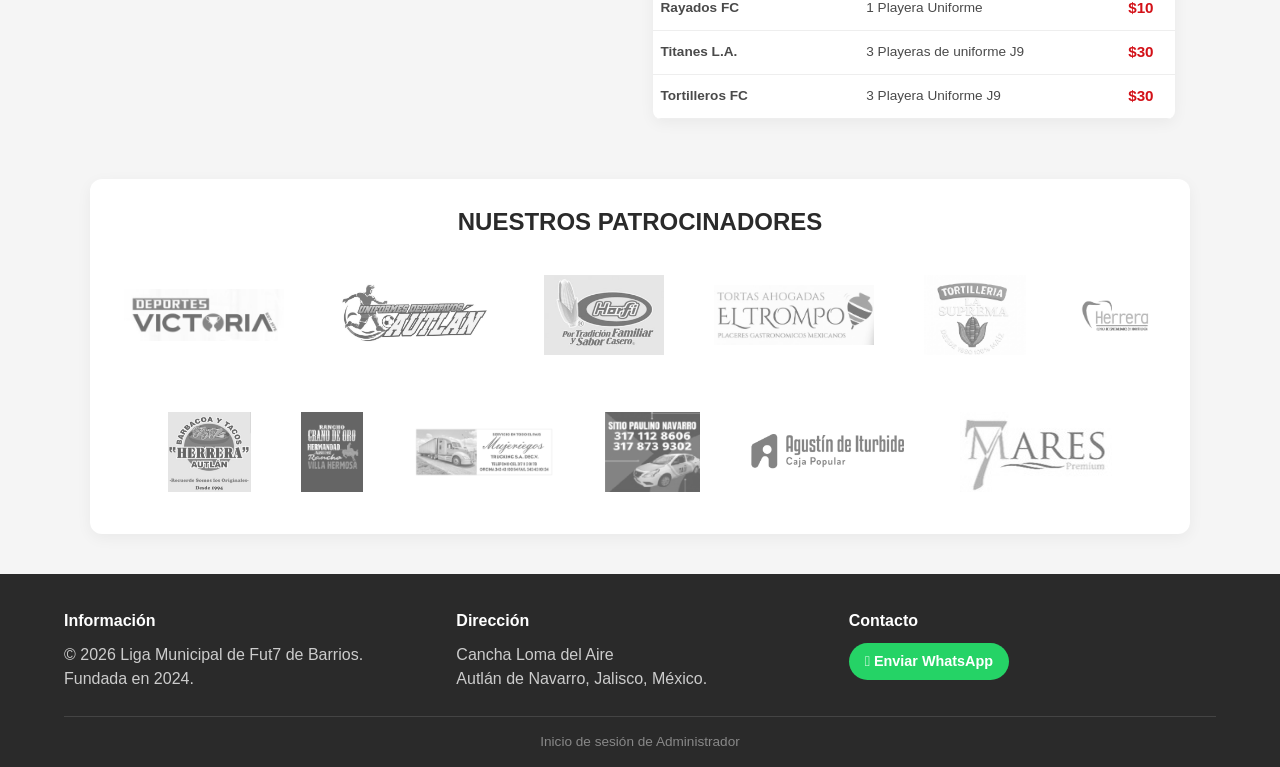
==== commit ff3110d7: "cambios" ====
--- a/index.html
+++ b/index.html
@@ -250,7 +250,7 @@
                     <!-- Partido 4 j12 -->
                     <div class="match-card-dark">
                         <div class="match-card-content">
-                            <span class="match-status">Sin Iniciar</span>
+                            <span class="match-status">Marcador Oficial</span>
                             <span class="match-jornada">Jornada 12</span>
                             <div class="match-logos-dark">
                                 <img src="assets/logos/jalisco_FC.png" alt="Jalisco FC" onerror="this.style.display='none'">
@@ -260,7 +260,7 @@
                                 <span>2026/11/30</span>
                                 <span>23:10</span>
                             </div>
-                            <div class="match-score-dark">- &nbsp; - &nbsp; -</div>
+                            <div class="match-score-dark">0 &nbsp; - &nbsp; 5</div>
                             <span class="match-league">LOMA DEL AIRE</span>
                         </div>
                         <div class="match-bottom-bar"></div>
@@ -2394,7 +2394,7 @@
                                         <span>30/11/2026</span>
                                         <span>23:10</span>
                                     </div>
-                                    <div class="match-score-dark">- - -</div>
+                                    <div class="match-score-dark">0 - 5</div>
                                     <div class="match-penalties-dark"><small></small></div>
                                     <span class="match-league">FUT7 DE BARRIOS</span>
                                 </div>
